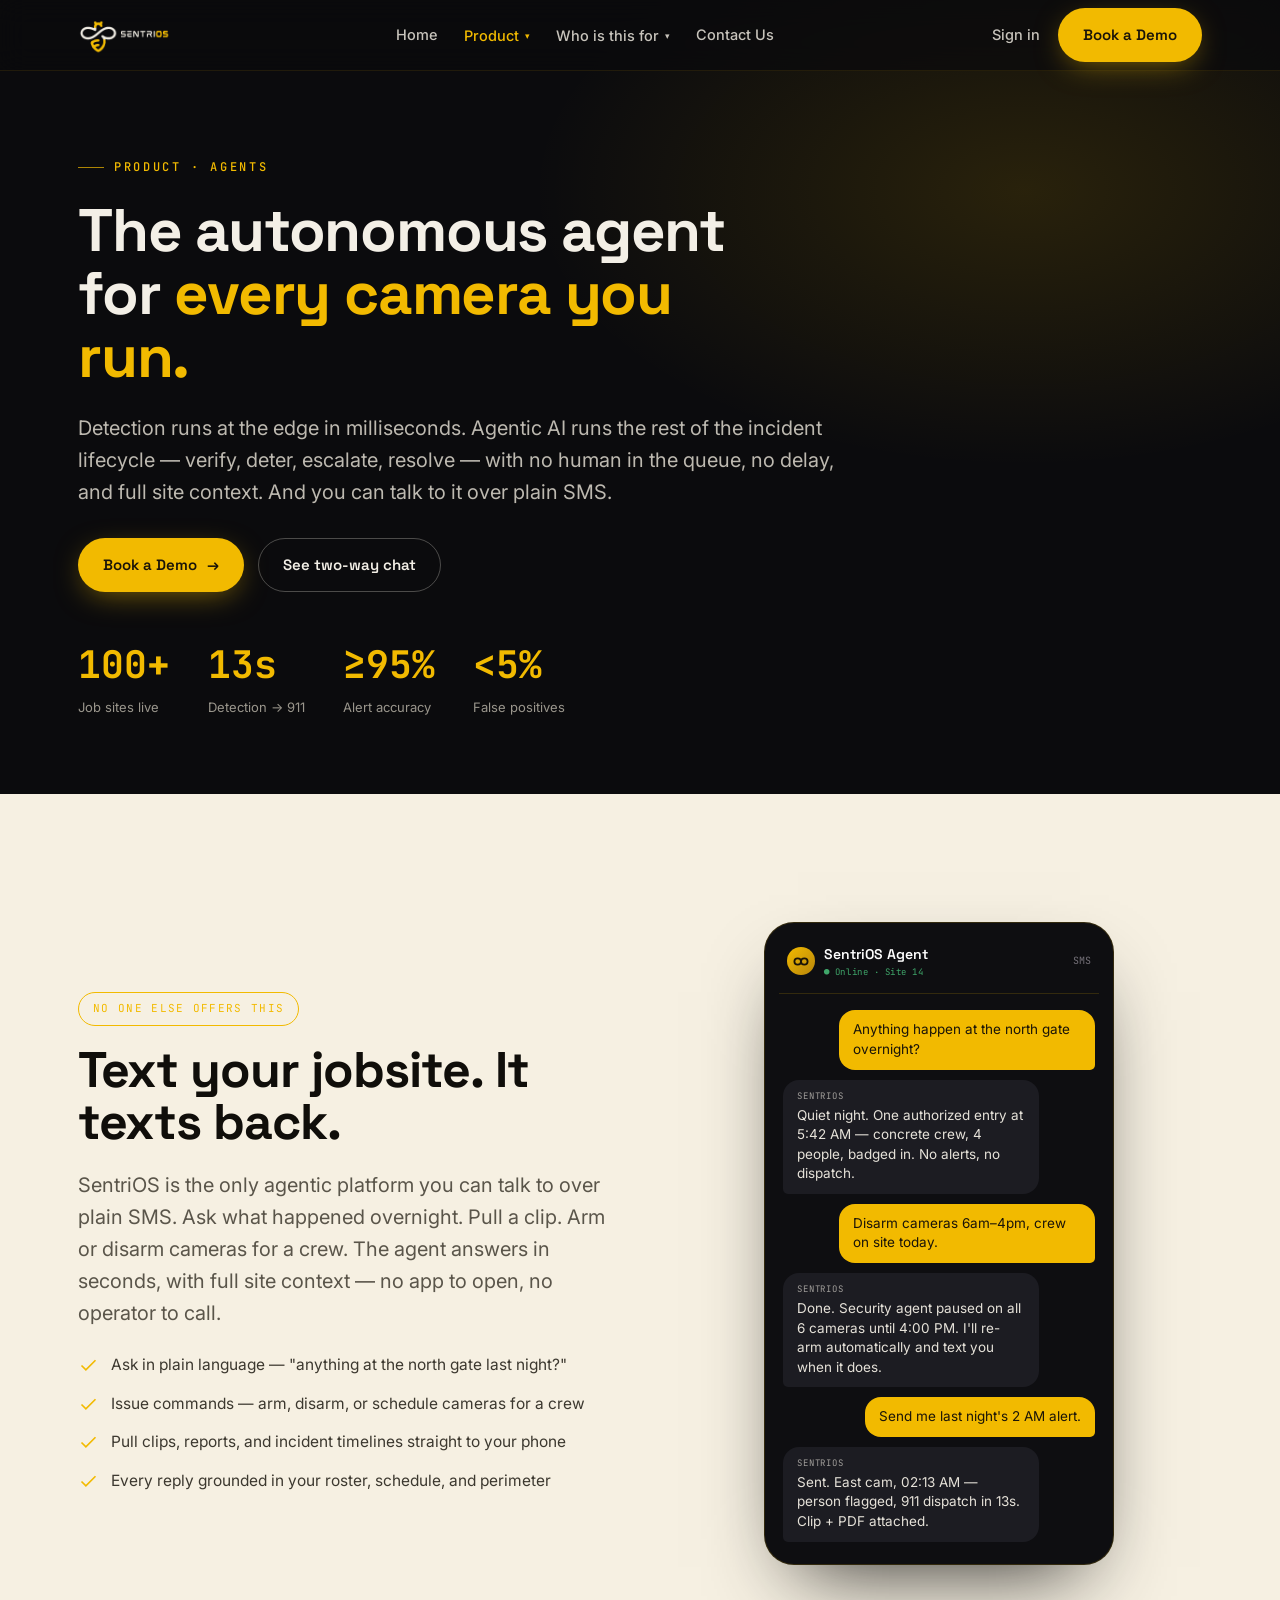
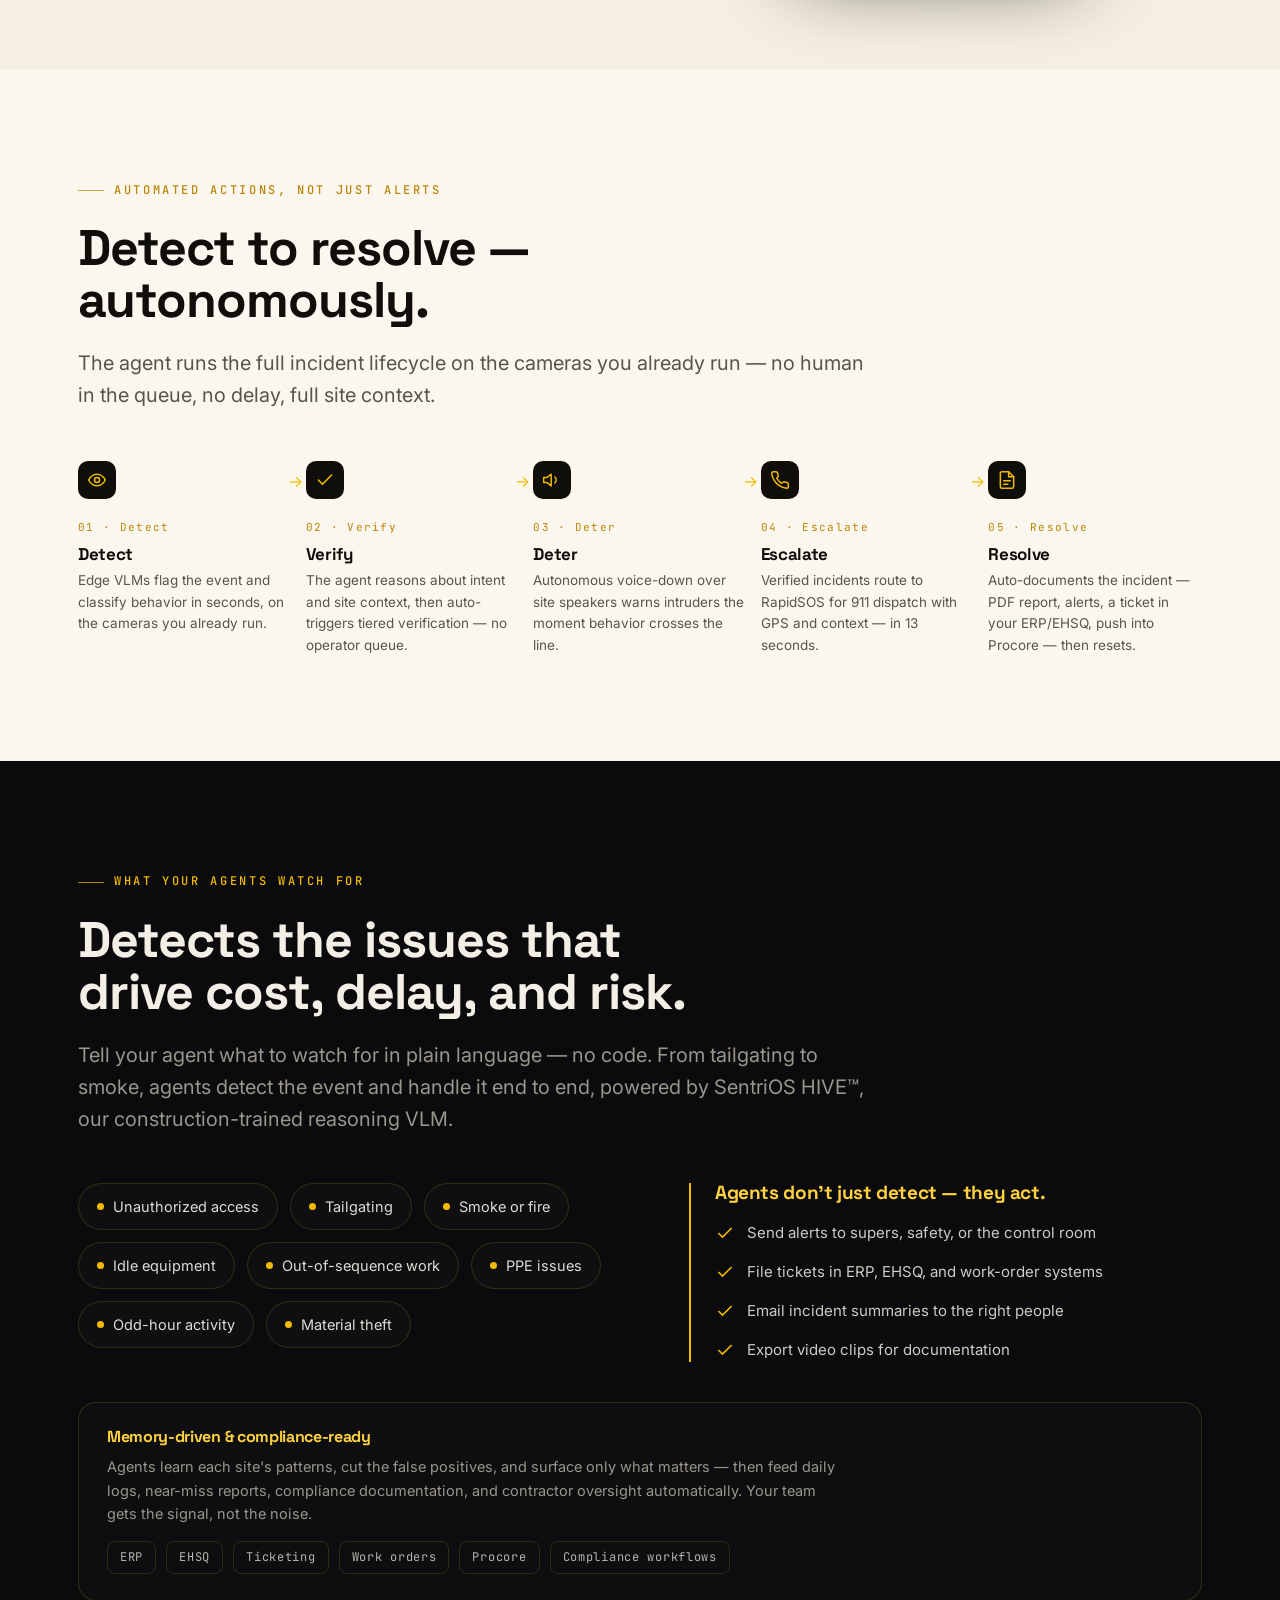
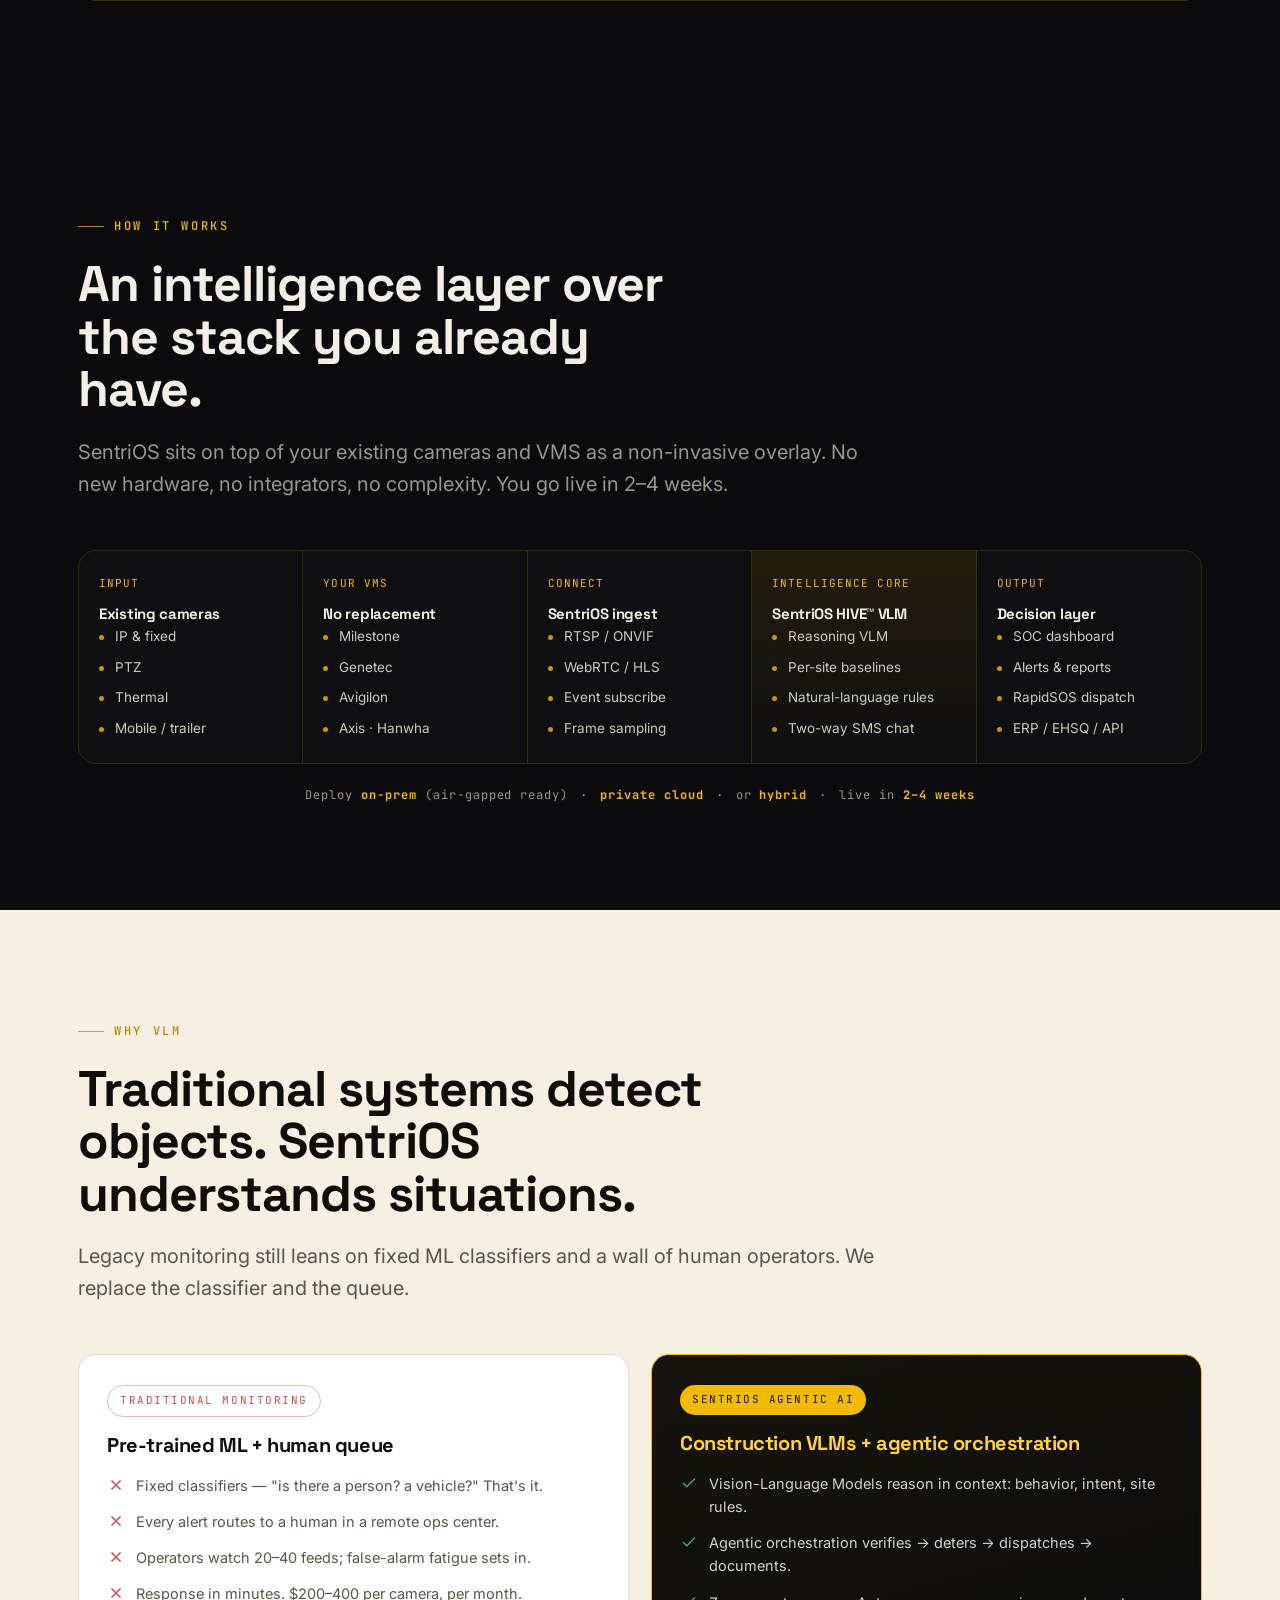
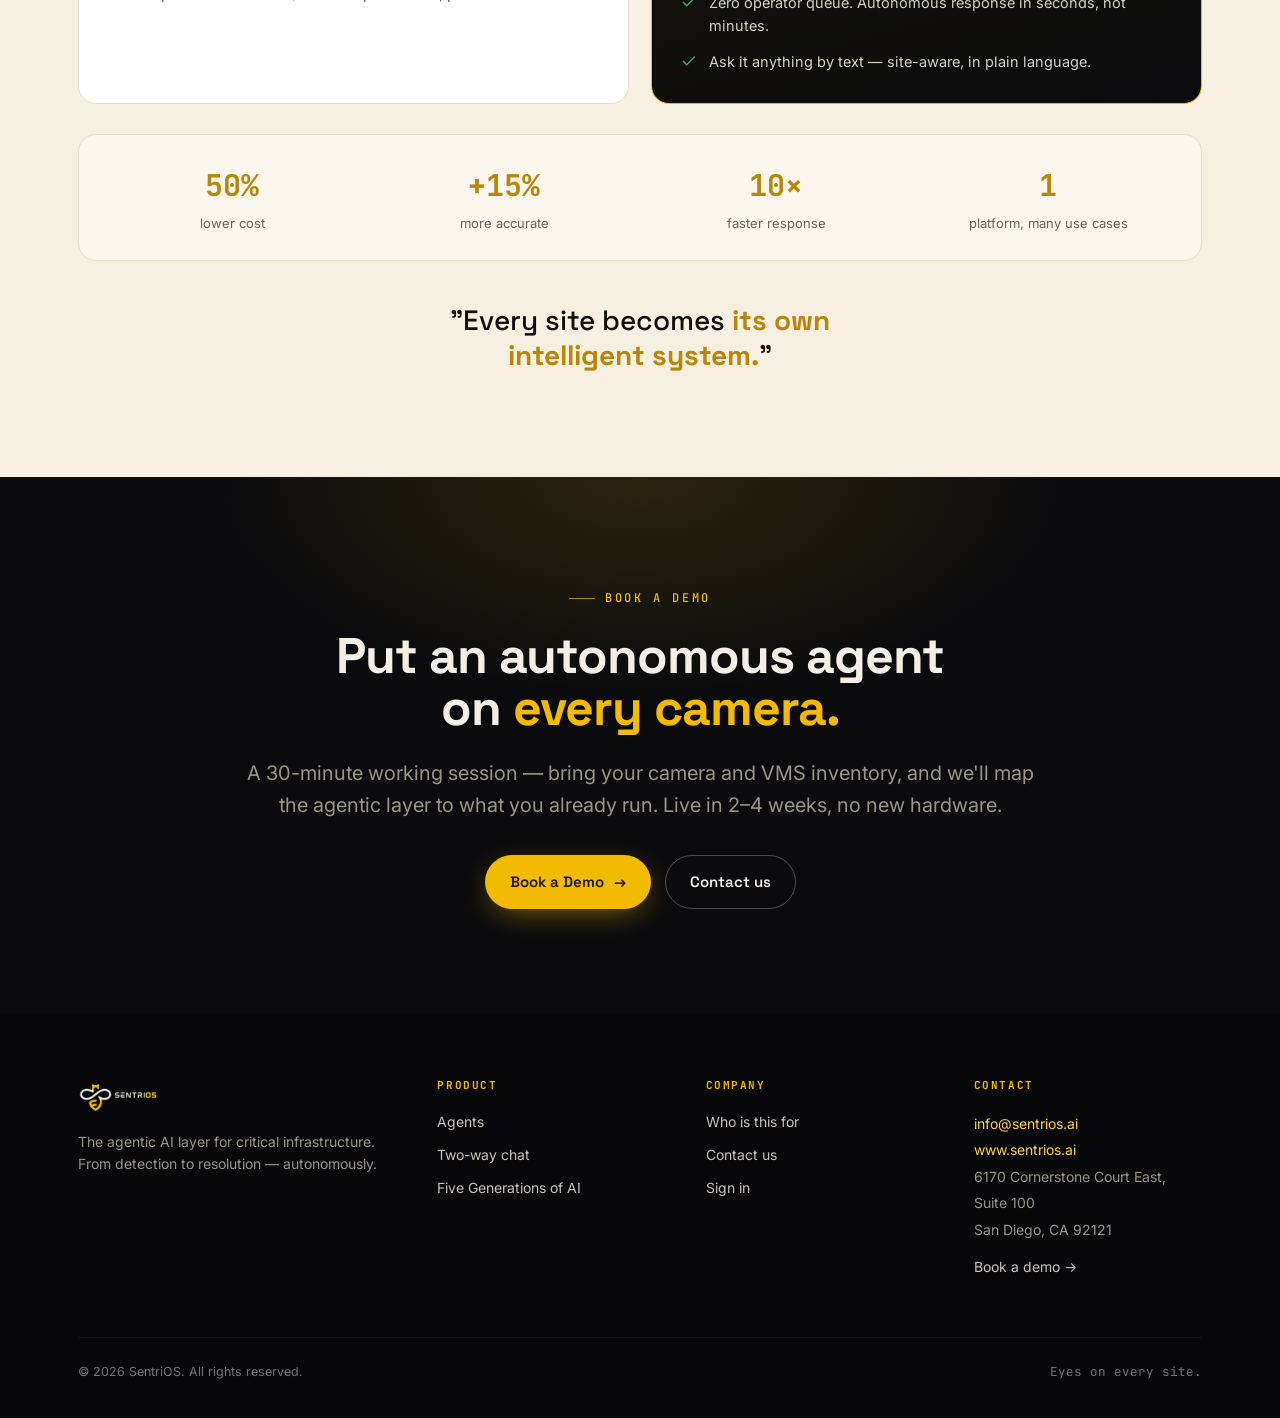
==== agents.html @ 7d37d8f1 "Add files via upload" ====
<!DOCTYPE html>
<html lang="en">
<head>
<meta charset="UTF-8" />
<meta name="viewport" content="width=device-width, initial-scale=1.0" />
<title>SentriOS Agents — The autonomous incident agent</title>
<meta name="description" content="SentriOS agents detect, verify, deter, escalate, and resolve incidents autonomously on the cameras you already run — and you can talk to them over plain SMS." />
<meta name="theme-color" content="#F2BA00" />
<link rel="icon" href="favicon.ico" sizes="any">
<link rel="icon" type="image/png" sizes="32x32" href="favicon-32.png">
<link rel="icon" type="image/png" sizes="16x16" href="favicon-16.png">
<link rel="apple-touch-icon" sizes="180x180" href="apple-touch-icon.png">
<link rel="preconnect" href="https://fonts.googleapis.com"><link rel="preconnect" href="https://fonts.gstatic.com" crossorigin>
<link href="https://fonts.googleapis.com/css2?family=Space+Grotesk:wght@400;500;600;700&family=Inter:wght@400;500;600&family=JetBrains+Mono:wght@400;500;700&display=swap" rel="stylesheet">
<link rel="stylesheet" href="styles.css">
</head>
<body id="top">
<header class="nav">
  <div class="wrap nav-inner">
    <a href="index.html" class="brand" aria-label="SentriOS home"><img src="logo-light.png" alt="SentriOS"></a>
    <nav class="navlinks" id="nav">
      <a href="index.html">Home</a>
      <div class="dropdown">
        <button class="ddbtn active" aria-haspopup="true">Product <span class="caret">&#9662;</span></button>
        <div class="ddmenu">
          <a href="agents.html">Agents<span class="d">The autonomous incident agent</span></a>
          <a href="five-generations.html">Five Generations of AI<span class="d">Why the 5th generation wins</span></a>
        </div>
      </div>
      <div class="dropdown">
        <button class="ddbtn" aria-haspopup="true">Who is this for <span class="caret">&#9662;</span></button>
        <div class="ddmenu">
          <a href="who-is-this-for.html#construction">Construction trailers<span class="d">Security AI for job sites</span></a>
          <a href="who-is-this-for.html#utilities">Utilities<span class="d">Advancing utility operations</span></a>
          <a href="who-is-this-for.html#inspection">Inspection companies<span class="d">An AI co-inspector</span></a>
        </div>
      </div>
      <a href="contact.html">Contact Us</a>
      <a href="https://app.sentrios.ai" class="mob-only" target="_blank" rel="noopener">Sign in</a>
      <a href="https://calendly.com/sai-sentrios/30min" class="mob-only" target="_blank" rel="noopener">Book a Demo</a>
    </nav>
    <div class="nav-cta">
      <a href="https://app.sentrios.ai" class="signin" target="_blank" rel="noopener">Sign in</a>
      <a href="https://calendly.com/sai-sentrios/30min" class="btn btn-gold" target="_blank" rel="noopener">Book a Demo</a>
      <button class="menu-btn" id="menuBtn" aria-label="Menu" aria-expanded="false"><span></span><span></span><span></span></button>
    </div>
  </div>
</header>
<main>
<section class="ihero">
  <div class="wrap">
    <div class="reveal">
      <span class="eyebrow">Product &middot; Agents</span>
      <h1>The autonomous agent for <span class="hl">every camera you run.</span></h1>
      <p class="sub">Detection runs at the edge in milliseconds. Agentic AI runs the rest of the incident lifecycle &mdash; verify, deter, escalate, resolve &mdash; with no human in the queue, no delay, and full site context. And you can talk to it over plain SMS.</p>
      <div class="ihero-cta">
        <a href="https://calendly.com/sai-sentrios/30min" class="btn btn-gold" target="_blank" rel="noopener">Book a Demo <span class="arr">&rarr;</span></a>
        <a href="#sms" class="btn btn-ghost">See two-way chat</a>
      </div>
      <div class="ihero-stats">
        <div class="s"><div class="v">100+</div><div class="l">Job sites live</div></div>
        <div class="s"><div class="v">13s</div><div class="l">Detection &rarr; 911</div></div>
        <div class="s"><div class="v">&ge;95%</div><div class="l">Alert accuracy</div></div>
        <div class="s"><div class="v">&lt;5%</div><div class="l">False positives</div></div>
      </div>
    </div>
  </div>
</section>

<section class="band light" id="sms">
  <div class="wrap">
    <div class="sms-grid">
      <div class="sms-copy reveal">
        <span class="badge">No one else offers this</span>
        <h2 class="h-sec">Text your jobsite. It texts back.</h2>
        <p class="lead">SentriOS is the only agentic platform you can talk to over plain SMS. Ask what happened overnight. Pull a clip. Arm or disarm cameras for a crew. The agent answers in seconds, with full site context &mdash; no app to open, no operator to call.</p>
        <ul class="sms-points">
          <li><svg viewBox="0 0 24 24"><path d="M20 6L9 17l-5-5"/></svg>Ask in plain language &mdash; "anything at the north gate last night?"</li>
          <li><svg viewBox="0 0 24 24"><path d="M20 6L9 17l-5-5"/></svg>Issue commands &mdash; arm, disarm, or schedule cameras for a crew</li>
          <li><svg viewBox="0 0 24 24"><path d="M20 6L9 17l-5-5"/></svg>Pull clips, reports, and incident timelines straight to your phone</li>
          <li><svg viewBox="0 0 24 24"><path d="M20 6L9 17l-5-5"/></svg>Every reply grounded in your roster, schedule, and perimeter</li>
        </ul>
      </div>
      <div class="reveal"><div class="phone">
          <div class="pbar">
            <div class="who"><span class="av"><svg viewBox="0 0 60 42"><path d="M30 21 C30 7, 8 7, 8 21 C8 35, 30 35, 30 21 C30 7, 52 7, 52 21 C52 35, 30 35, 30 21 Z" fill="none" stroke="#1A1408" stroke-width="6"/></svg></span><span>SentriOS Agent<small>&#9679; Online &middot; Site 14</small></span></div>
            <span class="sig">SMS</span>
          </div>
          <div class="thread">
            <div class="bub out">Anything happen at the north gate overnight?</div>
            <div class="bub in"><span class="lbl">SentriOS</span>Quiet night. One authorized entry at 5:42 AM &mdash; concrete crew, 4 people, badged in. No alerts, no dispatch.</div>
            <div class="bub out">Disarm cameras 6am&ndash;4pm, crew on site today.</div>
            <div class="bub in"><span class="lbl">SentriOS</span>Done. Security agent paused on all 6 cameras until 4:00 PM. I'll re-arm automatically and text you when it does.</div>
            <div class="bub out">Send me last night's 2 AM alert.</div>
            <div class="bub in"><span class="lbl">SentriOS</span>Sent. East cam, 02:13 AM &mdash; person flagged, 911 dispatch in 13s. Clip + PDF attached.</div>
          </div>
        </div></div>
    </div>
  </div>
</section>


<section class="band paper" id="lifecycle">
  <div class="wrap">
    <div class="reveal">
      <span class="eyebrow">Automated actions, not just alerts</span>
      <h2 class="h-sec">Detect to resolve &mdash; autonomously.</h2>
      <p class="lead">The agent runs the full incident lifecycle on the cameras you already run &mdash; no human in the queue, no delay, full site context.</p>
    </div>
    <div class="life-row">
      <div class="life reveal"><div class="dot"><svg viewBox="0 0 24 24"><path d="M2 12s3.5-7 10-7 10 7 10 7-3.5 7-10 7-10-7-10-7z"/><circle cx="12" cy="12" r="3"/></svg></div><span class="step">01 &middot; Detect</span><h4>Detect</h4><p>Edge VLMs flag the event and classify behavior in seconds, on the cameras you already run.</p></div>
      <div class="life reveal"><div class="dot"><svg viewBox="0 0 24 24"><path d="M20 6L9 17l-5-5"/></svg></div><span class="step">02 &middot; Verify</span><h4>Verify</h4><p>The agent reasons about intent and site context, then auto-triggers tiered verification &mdash; no operator queue.</p></div>
      <div class="life reveal"><div class="dot"><svg viewBox="0 0 24 24"><path d="M11 5L6 9H2v6h4l5 4z"/><path d="M15.5 8.5a5 5 0 0 1 0 7"/></svg></div><span class="step">03 &middot; Deter</span><h4>Deter</h4><p>Autonomous voice-down over site speakers warns intruders the moment behavior crosses the line.</p></div>
      <div class="life reveal"><div class="dot"><svg viewBox="0 0 24 24"><path d="M22 16.9v3a2 2 0 0 1-2.2 2 19.8 19.8 0 0 1-8.6-3.1 19.5 19.5 0 0 1-6-6A19.8 19.8 0 0 1 2.1 4.2 2 2 0 0 1 4.1 2h3a2 2 0 0 1 2 1.7c.1.9.3 1.8.7 2.6a2 2 0 0 1-.5 2.1L8.1 9.9a16 16 0 0 0 6 6l1.5-1.2a2 2 0 0 1 2.1-.5c.8.4 1.7.6 2.6.7a2 2 0 0 1 1.7 2z"/></svg></div><span class="step">04 &middot; Escalate</span><h4>Escalate</h4><p>Verified incidents route to RapidSOS for 911 dispatch with GPS and context &mdash; in 13 seconds.</p></div>
      <div class="life reveal"><div class="dot"><svg viewBox="0 0 24 24"><path d="M14 2H6a2 2 0 0 0-2 2v16a2 2 0 0 0 2 2h12a2 2 0 0 0 2-2V8z"/><path d="M14 2v6h6M8 13h8M8 17h5"/></svg></div><span class="step">05 &middot; Resolve</span><h4>Resolve</h4><p>Auto-documents the incident &mdash; PDF report, alerts, a ticket in your ERP/EHSQ, push into Procore &mdash; then resets.</p></div>
    </div>
  </div>
</section>

<section class="band" id="detect">
  <div class="wrap">
    <div class="reveal">
      <span class="eyebrow">What your agents watch for</span>
      <h2 class="h-sec">Detects the issues that drive cost, delay, and risk.</h2>
      <p class="lead">Tell your agent what to watch for in plain language &mdash; no code. From tailgating to smoke, agents detect the event and handle it end to end, powered by SentriOS HIVE&trade;, our construction-trained reasoning VLM.</p>
    </div>
    <div class="detect-grid">
      <div class="reveal">
        <div class="chips">
          <span class="chip">Unauthorized access</span><span class="chip">Tailgating</span><span class="chip">Smoke or fire</span><span class="chip">Idle equipment</span><span class="chip">Out-of-sequence work</span><span class="chip">PPE issues</span><span class="chip">Odd-hour activity</span><span class="chip">Material theft</span>
        </div>
      </div>
      <div class="act reveal">
        <h3>Agents don't just detect &mdash; they act.</h3>
        <ul>
          <li><svg viewBox="0 0 24 24"><path d="M20 6L9 17l-5-5"/></svg>Send alerts to supers, safety, or the control room</li>
          <li><svg viewBox="0 0 24 24"><path d="M20 6L9 17l-5-5"/></svg>File tickets in ERP, EHSQ, and work-order systems</li>
          <li><svg viewBox="0 0 24 24"><path d="M20 6L9 17l-5-5"/></svg>Email incident summaries to the right people</li>
          <li><svg viewBox="0 0 24 24"><path d="M20 6L9 17l-5-5"/></svg>Export video clips for documentation</li>
        </ul>
      </div>
    </div>
    <div class="compliance reveal">
      <h4>Memory-driven &amp; compliance-ready</h4>
      <p>Agents learn each site's patterns, cut the false positives, and surface only what matters &mdash; then feed daily logs, near-miss reports, compliance documentation, and contractor oversight automatically. Your team gets the signal, not the noise.</p>
      <div class="ints"><span>ERP</span><span>EHSQ</span><span>Ticketing</span><span>Work orders</span><span>Procore</span><span>Compliance workflows</span></div>
    </div>
  </div>
</section>

<section class="band" id="how">
  <div class="wrap">
    <div class="reveal">
      <span class="eyebrow">How it works</span>
      <h2 class="h-sec">An intelligence layer over the stack you already have.</h2>
      <p class="lead">SentriOS sits on top of your existing cameras and VMS as a non-invasive overlay. No new hardware, no integrators, no complexity. You go live in 2&ndash;4 weeks.</p>
    </div>
    <div class="arch">
      <div class="col reveal"><div class="ctitle">Input</div><h4>Existing cameras</h4><ul><li>IP &amp; fixed</li><li>PTZ</li><li>Thermal</li><li>Mobile / trailer</li></ul></div>
      <div class="col reveal"><div class="ctitle">Your VMS</div><h4>No replacement</h4><ul><li>Milestone</li><li>Genetec</li><li>Avigilon</li><li>Axis &middot; Hanwha</li></ul></div>
      <div class="col reveal"><div class="ctitle">Connect</div><h4>SentriOS ingest</h4><ul><li>RTSP / ONVIF</li><li>WebRTC / HLS</li><li>Event subscribe</li><li>Frame sampling</li></ul></div>
      <div class="col core reveal"><div class="ctitle">Intelligence core</div><h4>SentriOS HIVE&trade; VLM</h4><ul><li>Reasoning VLM</li><li>Per-site baselines</li><li>Natural-language rules</li><li>Two-way SMS chat</li></ul></div>
      <div class="col reveal"><div class="ctitle">Output</div><h4>Decision layer</h4><ul><li>SOC dashboard</li><li>Alerts &amp; reports</li><li>RapidSOS dispatch</li><li>ERP / EHSQ / API</li></ul></div>
    </div>
    <div class="noninvasive reveal"><span>Deploy <b>on-prem</b> (air-gapped ready)</span><span>&middot;</span><span><b>private cloud</b></span><span>&middot;</span><span>or <b>hybrid</b></span><span>&middot;</span><span>live in <b>2&ndash;4 weeks</b></span></div>
  </div>
</section>

<section class="band light" id="why">
  <div class="wrap">
    <div class="reveal">
      <span class="eyebrow">Why VLM</span>
      <h2 class="h-sec">Traditional systems detect objects. SentriOS understands situations.</h2>
      <p class="lead">Legacy monitoring still leans on fixed ML classifiers and a wall of human operators. We replace the classifier and the queue.</p>
    </div>
    <div class="vs">
      <div class="vs-card vs-old reveal">
        <span class="label">Traditional monitoring</span><h3>Pre-trained ML + human queue</h3>
        <ul>
          <li><svg class="ti" viewBox="0 0 24 24" fill="none" stroke="currentColor" stroke-width="2"><path d="M18 6L6 18M6 6l12 12"/></svg>Fixed classifiers &mdash; "is there a person? a vehicle?" That's it.</li>
          <li><svg class="ti" viewBox="0 0 24 24" fill="none" stroke="currentColor" stroke-width="2"><path d="M18 6L6 18M6 6l12 12"/></svg>Every alert routes to a human in a remote ops center.</li>
          <li><svg class="ti" viewBox="0 0 24 24" fill="none" stroke="currentColor" stroke-width="2"><path d="M18 6L6 18M6 6l12 12"/></svg>Operators watch 20&ndash;40 feeds; false-alarm fatigue sets in.</li>
          <li><svg class="ti" viewBox="0 0 24 24" fill="none" stroke="currentColor" stroke-width="2"><path d="M18 6L6 18M6 6l12 12"/></svg>Response in minutes. $200&ndash;400 per camera, per month.</li>
        </ul>
      </div>
      <div class="vs-card vs-new reveal">
        <span class="label">SentriOS agentic AI</span><h3>Construction VLMs + agentic orchestration</h3>
        <ul>
          <li><svg class="ti" viewBox="0 0 24 24" fill="none" stroke="currentColor" stroke-width="2"><path d="M20 6L9 17l-5-5"/></svg>Vision-Language Models reason in context: behavior, intent, site rules.</li>
          <li><svg class="ti" viewBox="0 0 24 24" fill="none" stroke="currentColor" stroke-width="2"><path d="M20 6L9 17l-5-5"/></svg>Agentic orchestration verifies &rarr; deters &rarr; dispatches &rarr; documents.</li>
          <li><svg class="ti" viewBox="0 0 24 24" fill="none" stroke="currentColor" stroke-width="2"><path d="M20 6L9 17l-5-5"/></svg>Zero operator queue. Autonomous response in seconds, not minutes.</li>
          <li><svg class="ti" viewBox="0 0 24 24" fill="none" stroke="currentColor" stroke-width="2"><path d="M20 6L9 17l-5-5"/></svg>Ask it anything by text &mdash; site-aware, in plain language.</li>
        </ul>
      </div>
    </div>
    <div class="vs-stats reveal">
      <div class="s"><div class="v">50%</div><div class="l">lower cost</div></div>
      <div class="s"><div class="v">+15%</div><div class="l">more accurate</div></div>
      <div class="s"><div class="v">10&times;</div><div class="l">faster response</div></div>
      <div class="s"><div class="v">1</div><div class="l">platform, many use cases</div></div>
    </div>
    <p class="pullquote reveal">"Every site becomes <b>its own intelligent system.</b>"</p>
  </div>
</section>


<section class="band cta" id="demo">
  <div class="wrap">
    <span class="eyebrow" style="justify-content:center">Book a demo</span>
    <h2>Put an autonomous agent on <span class="hl">every camera.</span></h2>
    <p class="lead">A 30-minute working session &mdash; bring your camera and VMS inventory, and we'll map the agentic layer to what you already run. Live in 2&ndash;4 weeks, no new hardware.</p>
    <div class="cta-row">
      <a href="https://calendly.com/sai-sentrios/30min" class="btn btn-gold" target="_blank" rel="noopener">Book a Demo <span class="arr">&rarr;</span></a>
      <a href="contact.html" class="btn btn-ghost">Contact us</a>
    </div>
  </div>
</section></main>
<footer>
  <div class="wrap">
    <div class="foot-grid">
      <div class="foot-brand">
        <a href="index.html" class="brand" aria-label="SentriOS home"><img src="logo-light.png" alt="SentriOS"></a>
        <p>The agentic AI layer for critical infrastructure. From detection to resolution — autonomously.</p>
      </div>
      <div><h5>Product</h5><a class="flink" href="agents.html">Agents</a><a class="flink" href="agents.html#sms">Two-way chat</a><a class="flink" href="five-generations.html">Five Generations of AI</a></div>
      <div><h5>Company</h5><a class="flink" href="who-is-this-for.html">Who is this for</a><a class="flink" href="contact.html">Contact us</a><a class="flink" href="https://app.sentrios.ai" target="_blank" rel="noopener">Sign in</a></div>
      <div><h5>Contact</h5><address><a href="mailto:info@sentrios.ai">info@sentrios.ai</a><br><a href="https://www.sentrios.ai">www.sentrios.ai</a><br>6170 Cornerstone Court East, Suite 100<br>San Diego, CA 92121</address><a class="flink" style="margin-top:12px" href="https://calendly.com/sai-sentrios/30min" target="_blank" rel="noopener">Book a demo &rarr;</a></div>
    </div>
    <div class="foot-bottom"><span>&copy; <span id="yr"></span> SentriOS. All rights reserved.</span><span class="mono">Eyes on every site.</span></div>
  </div>
</footer>
<script src="app.js"></script>
</body>
</html>
---- styles.css ----
:root{
  --ink:#0B0B0D; --ink-2:#141418; --ink-3:#1C1C22;
  --line-dk:rgba(242,186,0,.16); --line-lt:#E6DECC;
  --gold:#F2BA00; --gold-bright:#FFD23E; --gold-deep:#B8860B;
  --cream:#F6F0E2; --paper:#FBF7EE;
  --mute:#9A968C; --mute-dk:#76727A;
  --txt-dk:#1A1814; --txt-lt:#F3EFE6;
  --ok:#3FA66A; --bad:#C9514E;
  --maxw:1180px; --r:18px;
}
*{box-sizing:border-box;margin:0;padding:0}
html{scroll-behavior:smooth}
body{font-family:'Inter',system-ui,sans-serif;background:var(--ink);color:var(--txt-lt);line-height:1.6;-webkit-font-smoothing:antialiased;overflow-x:hidden}
a{color:inherit;text-decoration:none}
img,svg{display:block;max-width:100%}
h1,h2,h3,h4{font-family:'Space Grotesk',sans-serif;font-weight:700;line-height:1.05;letter-spacing:-.02em}
.mono{font-family:'JetBrains Mono',monospace}
.wrap{max-width:var(--maxw);margin:0 auto;padding:0 28px}
.band{padding:104px 0}
.light{background:var(--cream);color:var(--txt-dk)}
.light h1,.light h2,.light h3,.light h4{color:#100E0A}
.paper{background:var(--paper);color:var(--txt-dk)}
.paper h1,.paper h2,.paper h3,.paper h4{color:#100E0A}
.eyebrow{font-family:'JetBrains Mono',monospace;font-size:12px;font-weight:500;letter-spacing:.22em;text-transform:uppercase;color:var(--gold);display:inline-flex;align-items:center;gap:10px;margin-bottom:22px}
.light .eyebrow,.paper .eyebrow{color:var(--gold-deep)}
.eyebrow::before{content:"";width:26px;height:1px;background:currentColor;opacity:.7}
.h-sec{font-size:clamp(30px,4.4vw,50px);max-width:20ch}
.lead{font-size:clamp(17px,1.6vw,20px);color:var(--mute);max-width:62ch;margin-top:20px}
.light .lead,.paper .lead{color:#5A554A}

.btn{display:inline-flex;align-items:center;gap:10px;font-family:'Space Grotesk',sans-serif;font-weight:600;font-size:15px;padding:14px 24px;border-radius:999px;border:1px solid transparent;cursor:pointer;transition:transform .18s,box-shadow .18s,background .18s,color .18s;white-space:nowrap}
.btn-gold{background:var(--gold);color:#1A1408;box-shadow:0 8px 30px -8px rgba(242,186,0,.55)}
.btn-gold:hover{transform:translateY(-2px);background:var(--gold-bright);box-shadow:0 14px 38px -8px rgba(242,186,0,.7)}
.btn-ghost{border-color:rgba(243,239,230,.28);color:var(--txt-lt)}
.btn-ghost:hover{border-color:var(--gold);color:var(--gold)}
.light .btn-ghost,.paper .btn-ghost{border-color:rgba(20,18,12,.22);color:#1A1814}
.light .btn-ghost:hover,.paper .btn-ghost:hover{border-color:var(--gold-deep);color:var(--gold-deep)}
.btn .arr{transition:transform .2s}.btn:hover .arr{transform:translateX(3px)}

/* nav */
header.nav{position:fixed;top:0;left:0;right:0;z-index:80;background:rgba(11,11,13,.72);backdrop-filter:blur(14px);border-bottom:1px solid rgba(242,186,0,.10)}
.nav-inner{display:flex;align-items:center;justify-content:space-between;height:70px}
.brand{display:flex;align-items:center;gap:11px}
.brand img{height:44px;width:auto}
.navlinks{display:flex;align-items:center;gap:26px}
.navlinks a{font-size:14.5px;color:#C8C4BC;font-weight:500;transition:color .18s}
.navlinks a:hover,.navlinks a.active{color:var(--gold)}
.navlinks a.mob-only{display:none}
.nav-cta{display:flex;align-items:center;gap:18px}
.nav-cta .signin{font-size:14.5px;color:#C8C4BC;font-weight:500}
.nav-cta .signin:hover{color:var(--gold)}
.menu-btn{display:none;background:none;border:0;cursor:pointer;width:30px;height:24px;position:relative}
.menu-btn span{position:absolute;left:0;right:0;height:2px;background:var(--txt-lt);transition:.3s;border-radius:2px}
.menu-btn span:nth-child(1){top:2px}.menu-btn span:nth-child(2){top:11px}.menu-btn span:nth-child(3){top:20px}
body.menu-open .menu-btn span:nth-child(1){top:11px;transform:rotate(45deg)}
body.menu-open .menu-btn span:nth-child(2){opacity:0}
body.menu-open .menu-btn span:nth-child(3){top:11px;transform:rotate(-45deg)}

/* hero (home) */
.hero{position:relative;padding:148px 0 92px;overflow:hidden}
.hero::before{content:"";position:absolute;inset:0;z-index:0;background:radial-gradient(900px 480px at 78% 30%,rgba(242,186,0,.14),transparent 60%),radial-gradient(700px 500px at 8% 80%,rgba(242,186,0,.05),transparent 55%);pointer-events:none}
.hero .wrap{position:relative;z-index:1}
.hero-grid{display:grid;grid-template-columns:1.05fr .95fr;gap:54px;align-items:center}
.hero h1{font-size:clamp(36px,5.4vw,64px);max-width:16ch}
.hero h1 .hl{color:var(--gold)}
.hero p.sub{font-size:clamp(17px,1.7vw,20px);color:#BDB9B0;max-width:56ch;margin-top:26px}
.hero-cta{display:flex;gap:14px;margin-top:34px;flex-wrap:wrap}
.rad-line{margin-top:38px;padding:18px 22px;border-left:2px solid var(--gold);background:linear-gradient(90deg,rgba(242,186,0,.08),transparent);border-radius:0 12px 12px 0;font-size:15.5px;color:#D8D4CB;max-width:52ch}
.rad-line b{color:var(--gold-bright);font-weight:600}
.telemetry{margin-top:44px;display:grid;grid-template-columns:repeat(4,1fr);border:1px solid var(--line-dk);border-radius:16px;overflow:hidden;background:rgba(20,20,24,.5)}
.telemetry .cell{padding:18px 20px;border-right:1px solid var(--line-dk)}
.telemetry .cell:last-child{border-right:0}
.telemetry .num{font-family:'JetBrains Mono',monospace;font-weight:700;font-size:24px;color:var(--gold)}
.telemetry .lbl{font-size:11.5px;color:var(--mute);margin-top:4px}

/* industry hero */
.ihero{position:relative;padding:150px 0 76px;overflow:hidden}
.ihero::before{content:"";position:absolute;inset:0;background:radial-gradient(820px 460px at 80% 24%,rgba(242,186,0,.13),transparent 60%);pointer-events:none}
.ihero .wrap{position:relative;z-index:1}
.ihero h1{font-size:clamp(34px,5vw,60px);max-width:18ch}
.ihero h1 .hl{color:var(--gold)}
.ihero .sub{font-size:clamp(17px,1.7vw,20px);color:#BDB9B0;max-width:60ch;margin-top:24px}
.ihero-cta{display:flex;gap:14px;margin-top:30px;flex-wrap:wrap}
.ihero-stats{display:flex;gap:38px;flex-wrap:wrap;margin-top:42px}
.ihero-stats .s .v{font-family:'JetBrains Mono',monospace;font-weight:700;font-size:clamp(26px,3.4vw,38px);color:var(--gold)}
.ihero-stats .s .l{font-size:13px;color:var(--mute);margin-top:2px}

/* autonomous loop */
.loopwrap{position:relative;display:flex;justify-content:center;align-items:center}
.loopwrap .glow{position:absolute;width:78%;aspect-ratio:1;border-radius:50%;background:radial-gradient(circle,rgba(242,186,0,.16),transparent 65%);filter:blur(8px)}
.loop-svg{width:100%;max-width:520px;height:auto;position:relative}
.loop-ring{fill:none;stroke:rgba(242,186,0,.22);stroke-width:1.4;stroke-dasharray:3 6}
.node circle{fill:var(--ink-2);stroke:rgba(242,186,0,.35);stroke-width:1.3;transition:stroke .3s,fill .3s}
.node text{font-family:'JetBrains Mono',monospace;font-size:10px;font-weight:700;fill:#E8E4DB;text-anchor:middle;letter-spacing:.04em}
.node .ico{stroke:var(--gold);stroke-width:1.7;fill:none;stroke-linecap:round;stroke-linejoin:round}
.node.active circle{fill:rgba(242,186,0,.14);stroke:var(--gold)}
.hub{fill:var(--ink-3);stroke:rgba(242,186,0,.4);stroke-width:1.2}
.hub-txt{font-family:'JetBrains Mono',monospace;font-size:8.5px;font-weight:700;fill:var(--gold);text-anchor:middle;letter-spacing:.14em}
.pulse{fill:var(--gold-bright);filter:drop-shadow(0 0 7px rgba(255,210,62,.95))}
.loop-cap{margin-top:14px;text-align:center;font-family:'JetBrains Mono',monospace;font-size:11px;letter-spacing:.18em;color:var(--mute);text-transform:uppercase}
@media (prefers-reduced-motion:no-preference){.pulse-grp{animation:orbit 7s linear infinite;transform-origin:160px 160px}@keyframes orbit{to{transform:rotate(360deg)}}}

/* ticker */
.ticker{border-top:1px solid var(--line-dk);border-bottom:1px solid var(--line-dk);background:#0E0E11;padding:16px 0}
.ticker .track{display:flex;gap:42px;justify-content:center;flex-wrap:wrap;font-family:'JetBrains Mono',monospace;font-size:12.5px;letter-spacing:.1em;color:var(--mute);text-transform:uppercase}
.ticker b{color:var(--gold);font-weight:700}

/* integrations */
.integ{border-top:1px solid var(--line-dk);border-bottom:1px solid var(--line-dk);padding:30px 0;background:#0E0E11}
.integ .row{display:flex;align-items:center;justify-content:center;gap:34px;flex-wrap:wrap}
.integ .lab{font-family:'JetBrains Mono',monospace;font-size:11px;letter-spacing:.16em;text-transform:uppercase;color:var(--mute-dk);width:100%;text-align:center;margin-bottom:18px}
.integ .name{font-family:'Space Grotesk',sans-serif;font-weight:600;font-size:16px;color:#88847C;transition:color .2s}
.integ .name:hover{color:var(--gold)}

/* generic grids + cards */
.grid2{display:grid;grid-template-columns:1fr 1fr;gap:22px;margin-top:46px}
.grid3{display:grid;grid-template-columns:repeat(3,1fr);gap:22px;margin-top:46px}
.grid4{display:grid;grid-template-columns:repeat(4,1fr);gap:22px;margin-top:46px}
.card{border:1px solid var(--line-dk);border-radius:var(--r);padding:28px;background:rgba(20,20,24,.45)}
.light .card,.paper .card{background:#fff;border-color:var(--line-lt)}
.card .k{font-family:'JetBrains Mono',monospace;font-size:11px;letter-spacing:.14em;text-transform:uppercase;color:var(--gold-deep)}
.card h3{font-size:18px;margin:10px 0 8px}
.card p{font-size:14px;color:var(--mute)}
.light .card p,.paper .card p{color:#544F44}
.card .ic{width:44px;height:44px;border-radius:11px;background:rgba(242,186,0,.12);display:flex;align-items:center;justify-content:center;margin-bottom:14px}
.card .ic svg{width:22px;height:22px;stroke:var(--gold);fill:none;stroke-width:1.7;stroke-linecap:round;stroke-linejoin:round}
.light .card .ic,.paper .card .ic{background:linear-gradient(135deg,#1C1C22,#0B0B0D)}
.stat{text-align:center}
.stat .v{font-family:'JetBrains Mono',monospace;font-weight:700;font-size:clamp(28px,3.6vw,40px);color:var(--gold-deep)}
.light .stat .v,.paper .stat .v{color:var(--gold-deep)}
.stat .l{font-size:13px;color:var(--mute);margin-top:5px}
.light .stat .l,.paper .stat .l{color:#6A6456}

/* audiences */
.aud-featured{background:linear-gradient(135deg,#16140C,#0B0B0D);border:1px solid var(--gold);border-radius:var(--r);padding:40px;margin-top:54px;color:var(--txt-lt)}
.aud-featured .tag{font-family:'JetBrains Mono',monospace;font-size:11px;letter-spacing:.16em;text-transform:uppercase;color:var(--gold)}
.aud-featured h3{font-size:clamp(24px,3vw,32px);color:var(--gold-bright);margin:14px 0 12px}
.aud-featured p{font-size:16px;color:#D6D2C9;max-width:78ch}
.feat-stats{margin-top:24px;display:flex;flex-wrap:wrap;gap:14px;align-items:center}
.feat-stats span{font-family:'JetBrains Mono',monospace;font-size:13px;color:#E8E4DB;border:1px solid var(--line-dk);border-radius:10px;padding:9px 15px}
.feat-stats span b{color:var(--gold)}
.feat-stats a{margin-left:auto}
.aud-grid{display:grid;grid-template-columns:repeat(3,1fr);gap:22px;margin-top:22px}
.aud{background:#fff;border:1px solid var(--line-lt);border-radius:var(--r);padding:30px 28px;transition:transform .25s,box-shadow .25s,border-color .25s;position:relative;overflow:hidden;display:flex;flex-direction:column}
.aud::after{content:"";position:absolute;top:0;left:0;right:0;height:3px;background:var(--gold);transform:scaleX(0);transform-origin:left;transition:transform .3s}
.aud:hover{transform:translateY(-5px);box-shadow:0 22px 50px -22px rgba(40,30,0,.3);border-color:var(--gold)}
.aud:hover::after{transform:scaleX(1)}
.aud .tag{font-family:'JetBrains Mono',monospace;font-size:11px;letter-spacing:.14em;text-transform:uppercase;color:var(--gold-deep)}
.aud h3{font-size:21px;margin:14px 0 6px}
.aud .pitch{font-style:italic;color:#6A6456;font-size:14.5px;margin-bottom:14px}
.aud p{font-size:14.5px;color:#544F44}
.aud .more{margin-top:16px;font-family:'Space Grotesk',sans-serif;font-weight:600;font-size:14px;color:var(--gold-deep)}
.aud .ic{width:46px;height:46px;border-radius:12px;background:linear-gradient(135deg,#1C1C22,#0B0B0D);display:flex;align-items:center;justify-content:center;margin-bottom:6px}
.aud .ic svg{stroke:var(--gold);width:24px;height:24px;fill:none;stroke-width:1.7;stroke-linecap:round;stroke-linejoin:round}

/* problem */
.prob-grid{display:grid;grid-template-columns:repeat(3,1fr);gap:22px;margin-top:50px}
.prob{border:1px solid var(--line-dk);border-radius:var(--r);padding:28px;background:linear-gradient(180deg,rgba(28,28,34,.5),rgba(20,20,24,.2))}
.prob .n{font-family:'JetBrains Mono',monospace;color:var(--gold);font-size:13px;font-weight:700;letter-spacing:.1em}
.prob h3{font-size:19px;margin:14px 0 8px}
.prob p{font-size:14.5px;color:var(--mute)}
.prob p b{color:#E8E4DB;font-weight:600}

/* lifecycle */
.life-row{display:grid;grid-template-columns:repeat(5,1fr);gap:14px;margin-top:50px}
.life{position:relative}
.life .step{font-family:'JetBrains Mono',monospace;font-size:11px;color:var(--gold-deep);letter-spacing:.12em}
.life h4{font-size:17px;margin:8px 0 6px;font-family:'Space Grotesk',sans-serif}
.life p{font-size:13.5px;color:#5A554A}
.life .dot{width:38px;height:38px;border-radius:10px;background:#100E0A;display:flex;align-items:center;justify-content:center;margin-bottom:14px}
.life .dot svg{stroke:var(--gold);width:20px;height:20px;fill:none;stroke-width:1.8;stroke-linecap:round;stroke-linejoin:round}
.life:not(:last-child)::after{content:"\2192";position:absolute;top:8px;right:-11px;color:var(--gold);font-size:16px}

/* two-way SMS */
.sms-grid{display:grid;grid-template-columns:1.02fr .98fr;gap:50px;align-items:center;margin-top:24px}
.sms-copy .badge{display:inline-flex;align-items:center;gap:8px;font-family:'JetBrains Mono',monospace;font-size:11px;letter-spacing:.12em;text-transform:uppercase;color:var(--gold);border:1px solid var(--gold);border-radius:999px;padding:7px 14px;margin-bottom:18px}
.sms-points{list-style:none;display:flex;flex-direction:column;gap:14px;margin-top:24px}
.sms-points li{display:flex;gap:12px;font-size:15.5px;color:#CFCBC2}
.light .sms-points li,.paper .sms-points li{color:#3C382F}
.sms-points li svg{width:21px;height:21px;stroke:var(--gold);fill:none;stroke-width:1.9;flex:0 0 auto;margin-top:2px}
.phone{max-width:350px;margin:0 auto;background:#0E0E11;border:1px solid var(--line-dk);border-radius:30px;padding:16px 14px 20px;box-shadow:0 36px 80px -34px rgba(0,0,0,.85)}
.pbar{display:flex;align-items:center;justify-content:space-between;padding:4px 8px 14px;border-bottom:1px solid var(--line-dk);margin-bottom:14px}
.pbar .who{display:flex;align-items:center;gap:9px;font-family:'Space Grotesk',sans-serif;font-weight:600;font-size:14px;color:#fff}
.pbar .who .av{width:28px;height:28px;border-radius:50%;background:linear-gradient(135deg,var(--gold),var(--gold-deep));display:flex;align-items:center;justify-content:center}
.pbar .who .av svg{width:18px;height:13px}
.pbar .who small{display:block;font-family:'JetBrains Mono',monospace;font-weight:400;font-size:9px;color:var(--ok);letter-spacing:.06em}
.pbar .sig{font-family:'JetBrains Mono',monospace;font-size:10px;color:var(--mute-dk)}
.thread{display:flex;flex-direction:column;gap:10px;padding:2px 4px}
.bub{max-width:82%;padding:10px 14px;border-radius:16px;font-size:13.5px;line-height:1.45}
.bub .lbl{display:block;font-family:'JetBrains Mono',monospace;font-size:9px;letter-spacing:.1em;text-transform:uppercase;margin-bottom:3px;opacity:.65}
.bub.in{align-self:flex-start;background:#1C1C22;color:#E6E2D9;border-bottom-left-radius:5px}
.bub.out{align-self:flex-end;background:var(--gold);color:#1A1408;border-bottom-right-radius:5px}

/* agent status (SARA-style) */
.status-panel{border:1px solid var(--line-dk);border-radius:var(--r);overflow:hidden;background:rgba(20,20,24,.5);margin-top:24px}
.status-head{display:flex;align-items:center;justify-content:space-between;padding:15px 22px;border-bottom:1px solid var(--line-dk);font-family:'JetBrains Mono',monospace;font-size:11px;letter-spacing:.14em;text-transform:uppercase;color:var(--mute)}
.status-head .live{display:inline-flex;align-items:center;gap:8px;color:var(--ok)}
.status-head .live .d{width:8px;height:8px;border-radius:50%;background:var(--ok)}
@media (prefers-reduced-motion:no-preference){.status-head .live .d{animation:blink 1.4s steps(1) infinite}}
.srows{display:grid;grid-template-columns:1fr 1fr 1fr}
.srow{padding:18px 22px;border-right:1px solid var(--line-dk);border-bottom:1px solid var(--line-dk)}
.srow .top{display:flex;align-items:center;gap:10px;margin-bottom:8px}
.srow .n{font-family:'JetBrains Mono',monospace;font-size:11px;color:var(--gold)}
.srow h4{font-size:15px}
.srow .st{display:inline-block;font-family:'JetBrains Mono',monospace;font-size:9.5px;letter-spacing:.1em;padding:4px 9px;border-radius:6px;margin-top:4px}
.st.active{background:rgba(63,166,106,.18);color:var(--ok)}
.st.armed{background:rgba(242,186,0,.16);color:var(--gold)}
.st.standby{background:rgba(255,255,255,.06);color:var(--mute-dk)}
.srow p{font-size:12.5px;color:var(--mute);margin-top:6px}

/* detect chips + act */
.detect-grid{display:grid;grid-template-columns:1.05fr .95fr;gap:44px;margin-top:48px;align-items:start}
.chips{display:flex;flex-wrap:wrap;gap:12px}
.chip{display:inline-flex;align-items:center;gap:9px;border:1px solid var(--line-dk);background:rgba(20,20,24,.5);border-radius:999px;padding:11px 18px;font-size:14.5px;color:#E0DCD3}
.light .chip,.paper .chip{background:#fff;border-color:var(--line-lt);color:#3C382F}
.chip::before{content:"";width:7px;height:7px;border-radius:50%;background:var(--gold);flex:0 0 auto}
.act{border-left:2px solid var(--gold);padding-left:24px}
.act h3{font-size:19px;margin-bottom:18px;color:var(--gold-bright)}
.light .act h3,.paper .act h3{color:var(--gold-deep)}
.act ul{list-style:none;display:flex;flex-direction:column;gap:15px}
.act li{display:flex;gap:12px;font-size:15px;color:#CFCBC2}
.light .act li,.paper .act li{color:#3C382F}
.act li svg{width:20px;height:20px;stroke:var(--gold);fill:none;stroke-width:1.9;flex:0 0 auto;margin-top:2px}
.compliance{margin-top:40px;border:1px solid var(--line-dk);border-radius:var(--r);padding:26px 28px;background:rgba(20,20,24,.4)}
.light .compliance,.paper .compliance{background:#fff;border-color:var(--line-lt)}
.compliance h4{font-size:16px;color:var(--gold-bright);margin-bottom:10px}
.light .compliance h4,.paper .compliance h4{color:var(--gold-deep)}
.compliance p{font-size:14.5px;color:var(--mute);max-width:82ch}
.light .compliance p,.paper .compliance p{color:#544F44}
.compliance .ints{margin-top:16px;display:flex;flex-wrap:wrap;gap:10px}
.compliance .ints span{font-family:'JetBrains Mono',monospace;font-size:12px;letter-spacing:.06em;color:#B8B4AB;border:1px solid var(--line-dk);border-radius:8px;padding:6px 12px}
.light .compliance .ints span,.paper .compliance .ints span{color:#6A6456;border-color:var(--line-lt)}

/* architecture */
.arch{display:grid;grid-template-columns:repeat(5,1fr);margin-top:50px;border:1px solid var(--line-dk);border-radius:var(--r);overflow:hidden}
.arch .col{padding:24px 20px;border-right:1px solid var(--line-dk);background:rgba(20,20,24,.4)}
.arch .col:last-child{border-right:0}
.arch .col.core{background:linear-gradient(180deg,rgba(242,186,0,.10),rgba(20,20,24,.4))}
.arch .ctitle{font-family:'JetBrains Mono',monospace;font-size:11px;letter-spacing:.1em;text-transform:uppercase;color:var(--gold);margin-bottom:14px}
.arch ul{list-style:none;display:flex;flex-direction:column;gap:9px}
.arch li{font-size:13.5px;color:#CFCBC2;padding-left:16px;position:relative}
.arch li::before{content:"";position:absolute;left:0;top:9px;width:5px;height:5px;border-radius:50%;background:var(--gold);opacity:.8}
.arch .col h4{font-size:15px;margin-bottom:4px;color:#F3EFE6}
.noninvasive{margin-top:22px;display:flex;align-items:center;gap:12px;flex-wrap:wrap;justify-content:center;font-family:'JetBrains Mono',monospace;font-size:12px;letter-spacing:.08em;color:var(--mute)}
.noninvasive b{color:var(--gold)}

/* why vlm */
.vs{display:grid;grid-template-columns:1fr 1fr;gap:22px;margin-top:50px}
.vs-card{border-radius:var(--r);padding:30px 28px}
.vs-old{background:#fff;border:1px solid var(--line-lt)}
.vs-new{background:linear-gradient(165deg,#16140C,#0B0B0D);border:1px solid var(--gold)}
.vs-card .label{display:inline-block;font-family:'JetBrains Mono',monospace;font-size:11px;letter-spacing:.14em;text-transform:uppercase;padding:6px 12px;border-radius:999px;margin-bottom:18px}
.vs-old .label{color:var(--bad);border:1px solid rgba(201,81,78,.4)}
.vs-new .label{color:#1A1408;background:var(--gold)}
.vs-card h3{font-size:20px;margin-bottom:18px}
.vs-new h3{color:var(--gold-bright)}
.vs-card ul{list-style:none;display:flex;flex-direction:column;gap:13px}
.vs-card li{font-size:14.5px;display:flex;gap:11px;align-items:flex-start}
.vs-old li{color:#5A554A}.vs-new li{color:#D6D2C9}
.vs-card li .ti{flex:0 0 auto;width:18px;height:18px;margin-top:2px}
.vs-old .ti{color:var(--bad)}.vs-new .ti{color:var(--ok)}
.vs-stats{display:grid;grid-template-columns:repeat(4,1fr);gap:18px;margin-top:30px;background:var(--paper);border:1px solid var(--line-lt);border-radius:var(--r);padding:26px}
.vs-stats .s{text-align:center}
.vs-stats .v{font-family:'JetBrains Mono',monospace;font-weight:700;font-size:30px;color:var(--gold-deep)}
.vs-stats .l{font-size:13px;color:#6A6456;margin-top:4px}
.pullquote{margin-top:42px;text-align:center;font-family:'Space Grotesk',sans-serif;font-weight:500;font-size:clamp(20px,2.6vw,28px);color:#100E0A;max-width:26ch;margin-left:auto;margin-right:auto;line-height:1.25}
.pullquote b{color:var(--gold-deep)}

/* ask which one */
.abc{margin-top:40px;border:1px solid var(--line-dk);border-radius:var(--r);overflow:hidden}
.abc-row{display:grid;grid-template-columns:54px 1fr;gap:18px;align-items:center;padding:20px 26px;border-bottom:1px solid var(--line-dk)}
.abc-row:last-child{border-bottom:0}
.abc-row .k{font-family:'Space Grotesk',sans-serif;font-weight:700;font-size:22px;color:var(--gold)}
.abc-row p{font-size:15.5px;color:#D6D2C9}
.abc-row p b{color:#fff}
.abc-row.c{background:linear-gradient(90deg,rgba(242,186,0,.10),transparent)}
.abc-cap{margin-top:18px;font-family:'JetBrains Mono',monospace;font-size:12.5px;letter-spacing:.06em;color:var(--gold);text-transform:uppercase}

/* generations */
.gens{margin-top:48px;display:flex;flex-direction:column}
.gen{display:grid;grid-template-columns:96px 1fr auto;gap:26px;align-items:center;padding:26px 0;border-top:1px solid var(--line-dk)}
.gen:last-child{border-bottom:1px solid var(--line-dk)}
.gen .g-no{font-family:'Space Grotesk',sans-serif;font-weight:700;font-size:46px;color:var(--ink-3);line-height:1;-webkit-text-stroke:1px rgba(242,186,0,.35)}
.gen .g-sub{font-family:'JetBrains Mono',monospace;font-size:10.5px;letter-spacing:.1em;color:var(--mute-dk);text-transform:uppercase;margin-bottom:5px}
.gen .g-body h3{font-size:20px}
.gen .g-body p{font-size:14.5px;color:var(--mute);margin-top:6px;max-width:64ch}
.gen .g-tag{font-family:'JetBrains Mono',monospace;font-size:11.5px;color:#C8C4BC;margin-top:10px;border-left:2px solid var(--gold);padding-left:12px}
.gen .g-era{font-family:'JetBrains Mono',monospace;font-size:11px;letter-spacing:.1em;color:var(--mute-dk);text-transform:uppercase;white-space:nowrap}
.gen.now{background:linear-gradient(90deg,rgba(242,186,0,.09),transparent);border-radius:14px;padding:24px 20px;border:1px solid var(--gold)}
.gen.now .g-no{color:var(--gold);-webkit-text-stroke:0}
.gen.now .g-body h3{color:var(--gold-bright)}
.gen.now .g-era{color:var(--gold)}
.gen.now .g-body p{color:#D6D2C9}
.hive{display:inline-flex;align-items:center;gap:9px;background:#0B0B0D;border:1px solid var(--gold);border-radius:999px;padding:8px 15px;margin-top:14px;font-family:'JetBrains Mono',monospace;font-size:11px;letter-spacing:.1em;color:var(--gold);text-transform:uppercase}
.hive svg{width:20px;height:14px}

/* context */
.ctx-grid{display:grid;grid-template-columns:1fr 1.3fr;margin-top:46px;border:1px solid var(--line-dk);border-radius:var(--r);overflow:hidden}
.ctx-col{padding:34px 32px}
.ctx-old{background:rgba(20,20,24,.5);border-right:1px solid var(--line-dk)}
.ctx-new{background:linear-gradient(135deg,rgba(242,186,0,.08),rgba(11,11,13,.1))}
.ctx-col .lbl{font-family:'JetBrains Mono',monospace;font-size:11px;letter-spacing:.14em;text-transform:uppercase;margin-bottom:18px}
.ctx-old .lbl{color:var(--mute-dk)}.ctx-new .lbl{color:var(--gold)}
.ctx-old .big{font-family:'Space Grotesk',sans-serif;font-weight:700;font-size:24px;color:#9A968C;margin-bottom:12px;letter-spacing:.02em}
.ctx-old p{font-size:16px;color:#807C84;line-height:1.7}
.ctx-new p{font-size:17px;color:#EDE9E0;line-height:1.7}
.ctx-foot{margin-top:28px;font-family:'Space Grotesk',sans-serif;font-weight:600;font-size:clamp(19px,2.4vw,26px);color:#fff;line-height:1.3}
.light .ctx-foot,.paper .ctx-foot{color:#100E0A}
.ctx-foot b{color:var(--gold)}

/* incident */
.inc-grid{display:grid;grid-template-columns:.85fr 1.15fr;gap:34px;margin-top:50px;align-items:start}
.inc-video{border-radius:var(--r);overflow:hidden;border:1px solid var(--line-dk);background:#000;position:relative;aspect-ratio:16/11}
.inc-video .scene{position:absolute;inset:0;background:radial-gradient(120px 80px at 60% 45%,rgba(242,186,0,.10),transparent),linear-gradient(180deg,#0c1018,#05070b)}
.inc-video .live{position:absolute;top:16px;left:16px;display:flex;align-items:center;gap:8px;background:rgba(201,81,78,.92);color:#fff;font-family:'JetBrains Mono',monospace;font-size:11px;font-weight:700;letter-spacing:.12em;padding:6px 12px;border-radius:6px}
.inc-video .live .blink{width:8px;height:8px;border-radius:50%;background:#fff}
.inc-video .play{position:absolute;top:50%;left:50%;transform:translate(-50%,-50%);width:64px;height:64px;border-radius:50%;background:var(--gold);display:flex;align-items:center;justify-content:center}
.inc-video .play svg{fill:#1A1408;width:24px;height:24px;margin-left:3px}
.inc-video .meta{position:absolute;bottom:14px;left:16px;right:16px;color:#cfd6e0;font-size:12.5px;font-family:'JetBrains Mono',monospace}
.inc-video .meta a{color:var(--gold-bright);text-decoration:underline}
@media (prefers-reduced-motion:no-preference){.inc-video .live .blink{animation:blink 1.1s steps(1) infinite}}
@keyframes blink{50%{opacity:.2}}
.inc-time{display:flex;flex-direction:column}
.inc-step{display:grid;grid-template-columns:84px 1fr;gap:18px;padding:16px 0;border-bottom:1px solid var(--line-dk)}
.inc-step:last-child{border-bottom:0}
.inc-step .t{font-family:'JetBrains Mono',monospace;font-weight:700;font-size:14px;color:var(--gold-deep)}
.inc-step .ph{font-family:'JetBrains Mono',monospace;font-size:10.5px;letter-spacing:.08em;color:var(--mute-dk);text-transform:uppercase}
.inc-step h4{font-size:16px;margin:2px 0 5px}
.inc-step p{font-size:13.5px;color:#5A554A}
.inc-foot{margin-top:26px;background:linear-gradient(90deg,rgba(242,186,0,.16),transparent);border:1px solid var(--gold);border-radius:14px;padding:18px 22px;font-size:15px;color:#3C382F}
.inc-foot b{color:var(--gold-deep);font-family:'JetBrains Mono',monospace}

/* numbered opportunity (utilities) */
.opp{margin-top:54px;padding-top:40px;border-top:1px solid var(--line-dk)}
.opp:first-of-type{border-top:0;padding-top:0}
.opp-head{display:flex;align-items:center;gap:16px;margin-bottom:18px}
.opp-head .num{background:var(--gold);color:#1A1408;font-family:'Space Grotesk',sans-serif;font-weight:700;font-size:20px;width:50px;height:50px;border-radius:10px;display:flex;align-items:center;justify-content:center;flex:0 0 auto}
.opp-head .k{font-family:'JetBrains Mono',monospace;font-size:11px;letter-spacing:.14em;text-transform:uppercase;color:var(--gold)}
.opp-head h3{font-size:clamp(20px,2.6vw,26px);margin-top:4px}
.opp .pd{font-size:15.5px;color:#CFCBC2;max-width:80ch;margin-bottom:8px}
.opp .pd b{color:#fff}
.opp .pd.diff b{color:var(--gold-bright)}
.deliver{display:grid;grid-template-columns:1fr 1fr;gap:22px;margin-top:24px}
.deliver .d{border:1px solid var(--line-dk);border-radius:var(--r);padding:26px;background:rgba(20,20,24,.4)}
.deliver .d.start{background:linear-gradient(165deg,rgba(242,186,0,.07),rgba(20,20,24,.3))}
.deliver h4{font-family:'JetBrains Mono',monospace;font-size:11px;letter-spacing:.12em;text-transform:uppercase;color:var(--gold);margin-bottom:16px}
.deliver ul{list-style:none;display:flex;flex-direction:column;gap:12px}
.deliver li{display:flex;gap:11px;font-size:14px;color:#CFCBC2}
.deliver li svg{width:17px;height:17px;stroke:var(--gold);fill:none;stroke-width:2;flex:0 0 auto;margin-top:3px}

/* natural language query (utilities operator chat) */
.nlq{margin-top:30px;border:1px solid var(--line-dk);border-radius:var(--r);overflow:hidden;background:rgba(20,20,24,.5)}
.nlq .q{padding:18px 24px;border-bottom:1px solid var(--line-dk);font-size:15px;color:#E6E2D9}
.nlq .q::before{content:"ASK ";font-family:'JetBrains Mono',monospace;font-size:11px;color:var(--gold);letter-spacing:.1em;margin-right:8px}
.nlq .a{padding:18px 24px;font-size:14.5px;color:var(--mute)}
.nlq .a::before{content:"SENTRIOS ";font-family:'JetBrains Mono',monospace;font-size:11px;color:var(--gold-deep);letter-spacing:.1em;margin-right:8px}

/* process flow (inspection) */
.flow{margin-top:46px;display:flex;flex-direction:column;gap:0}
.fstep{display:grid;grid-template-columns:60px 1fr;gap:22px;padding:20px 0;border-bottom:1px solid var(--line-dk);align-items:start}
.fstep:last-child{border-bottom:0}
.fstep .fn{font-family:'Space Grotesk',sans-serif;font-weight:700;font-size:22px;color:var(--gold);border:1px solid var(--gold);border-radius:10px;width:46px;height:46px;display:flex;align-items:center;justify-content:center}
.fstep h4{font-size:17px}
.fstep p{font-size:14px;color:var(--mute);margin-top:4px}
.light .fstep p,.paper .fstep p{color:#5A554A}
.flow-foot{margin-top:24px;border-left:2px solid var(--gold);padding:12px 20px;font-size:15px;color:#3C382F;background:linear-gradient(90deg,rgba(242,186,0,.08),transparent);border-radius:0 12px 12px 0}
.light .flow-foot,.paper .flow-foot{color:#3C382F}
.flow-foot b{color:var(--gold-deep)}

/* solution flow (input->processing->output) */
.solflow{display:flex;align-items:stretch;gap:0;margin-top:30px;flex-wrap:wrap}
.solflow .sf{flex:1;min-width:150px;border:1px solid var(--line-lt);border-radius:14px;padding:22px;text-align:center;background:#fff}
.solflow .arrow{display:flex;align-items:center;color:var(--gold-deep);font-size:22px;padding:0 14px}
.solflow .sf .k{font-family:'JetBrains Mono',monospace;font-size:10.5px;letter-spacing:.12em;text-transform:uppercase;color:var(--gold-deep)}
.solflow .sf h4{font-size:16px;margin-top:6px;color:#100E0A}
.solflow .sf p{font-size:13px;color:#5A554A;margin-top:4px}

/* moat */
.moat-grid{display:grid;grid-template-columns:repeat(3,1fr);gap:22px;margin-top:50px}
.moat{border:1px solid var(--line-dk);border-radius:var(--r);padding:28px;background:rgba(20,20,24,.4)}
.moat .ic{width:42px;height:42px;border-radius:11px;background:rgba(242,186,0,.12);display:flex;align-items:center;justify-content:center;margin-bottom:16px}
.moat .ic svg{width:22px;height:22px;stroke:var(--gold);fill:none;stroke-width:1.7}
.moat h3{font-size:18px;margin-bottom:8px}
.moat p{font-size:14px;color:var(--mute)}

/* cta */
.cta{position:relative;overflow:hidden;background:var(--ink)}
.cta::before{content:"";position:absolute;inset:0;background:radial-gradient(700px 360px at 50% 0%,rgba(242,186,0,.14),transparent 60%)}
.cta .wrap{position:relative;z-index:1;text-align:center}
.cta h2{font-size:clamp(30px,4.3vw,50px);max-width:20ch;margin:0 auto}
.cta h2 .hl{color:var(--gold)}
.cta .lead{margin:22px auto 0}
.cta-row{display:flex;gap:14px;justify-content:center;margin-top:34px;flex-wrap:wrap}
.cta-tags{margin-top:30px;display:flex;gap:10px;justify-content:center;flex-wrap:wrap}
.cta-tags span{font-family:'JetBrains Mono',monospace;font-size:12px;letter-spacing:.06em;color:var(--mute);border:1px solid var(--line-dk);border-radius:999px;padding:7px 15px}

/* footer */
footer{background:#08080A;padding:64px 0 36px;color:#9A968C}
.foot-grid{display:grid;grid-template-columns:1.4fr 1fr 1fr 1fr;gap:40px}
.foot-brand .brand{margin-bottom:16px}
.foot-brand .brand img{height:38px}
.foot-brand p{font-size:14px;max-width:34ch}
footer h5{font-family:'JetBrains Mono',monospace;font-size:11px;letter-spacing:.14em;text-transform:uppercase;color:var(--gold);margin-bottom:16px}
footer .flink{display:block;font-size:14px;color:#C8C4BC;margin-bottom:11px;transition:color .18s}
footer .flink:hover{color:var(--gold)}
footer address{font-style:normal;font-size:14px;line-height:1.9;color:#9A968C}
footer address a{color:var(--gold-bright)}
.foot-bottom{border-top:1px solid rgba(255,255,255,.06);margin-top:48px;padding-top:24px;display:flex;justify-content:space-between;gap:16px;flex-wrap:wrap;font-size:12.5px;color:var(--mute-dk)}

/* reveal */
.reveal{opacity:0;transform:translateY(22px);transition:opacity .6s,transform .6s}
.reveal.in{opacity:1;transform:none}
@media (prefers-reduced-motion:reduce){.reveal{opacity:1;transform:none;transition:none}*{scroll-behavior:auto}}

/* responsive */
@media (max-width:960px){
  .hero-grid{grid-template-columns:1fr;gap:42px}
  .loopwrap{order:-1;max-width:440px;margin:0 auto}
  .aud-grid,.prob-grid,.moat-grid,.grid3,.grid4{grid-template-columns:1fr}
  .vs,.detect-grid,.ctx-grid,.sms-grid,.deliver,.grid2{grid-template-columns:1fr}
  .ctx-old{border-right:0;border-bottom:1px solid var(--line-dk)}
  .srows{grid-template-columns:1fr 1fr}
  .life-row{grid-template-columns:repeat(2,1fr)}
  .life:not(:last-child)::after{display:none}
  .arch{grid-template-columns:1fr}
  .arch .col{border-right:0;border-bottom:1px solid var(--line-dk)}
  .arch .col:last-child{border-bottom:0}
  .inc-grid{grid-template-columns:1fr}
  .foot-grid{grid-template-columns:1fr 1fr}
  .telemetry{grid-template-columns:repeat(2,1fr)}
  .telemetry .cell:nth-child(2){border-right:0}
  .telemetry .cell:nth-child(1),.telemetry .cell:nth-child(2){border-bottom:1px solid var(--line-dk)}
  .feat-stats a{margin-left:0}
  .solflow .arrow{transform:rotate(90deg)}
}
@media (max-width:680px){
  .band{padding:72px 0}
  .navlinks{position:fixed;inset:70px 0 auto 0;flex-direction:column;background:rgba(11,11,13,.97);padding:24px 28px;gap:20px;align-items:flex-start;transform:translateY(-140%);transition:transform .35s;border-bottom:1px solid rgba(242,186,0,.12)}
  body.menu-open .navlinks{transform:translateY(0)}
  .navlinks a{font-size:17px}
  .navlinks a.mob-only{display:block}
  .menu-btn{display:block}
  .nav-cta .signin,.nav-cta .btn{display:none}
  .vs-stats,.life-row,.srows,.grid4{grid-template-columns:repeat(2,1fr)}
  .gen{grid-template-columns:64px 1fr;row-gap:6px}
  .gen .g-era{grid-column:2;text-align:left}
  .vs-stats .v{font-size:24px}
  .foot-grid{grid-template-columns:1fr}
  .abc-row{grid-template-columns:40px 1fr}
}

/* ============ v2: dropdown nav, contact, hero highlight ============ */
.dropdown{position:relative;display:flex;align-items:center}
.ddbtn{background:none;border:0;cursor:pointer;font-family:'Inter',sans-serif;font-size:14.5px;color:#C8C4BC;font-weight:500;display:inline-flex;align-items:center;gap:6px;padding:0}
.ddbtn:hover,.dropdown:hover .ddbtn,.dropdown .ddbtn.active{color:var(--gold)}
.ddbtn .caret{font-size:9px;transition:transform .2s}
.dropdown:hover .ddbtn .caret{transform:rotate(180deg)}
.ddmenu{position:absolute;top:100%;left:50%;transform:translateX(-50%) translateY(8px);min-width:230px;background:rgba(16,16,20,.98);backdrop-filter:blur(14px);border:1px solid var(--line-dk);border-radius:14px;padding:8px;margin-top:8px;opacity:0;visibility:hidden;transition:opacity .18s,transform .18s;box-shadow:0 24px 60px -24px rgba(0,0,0,.85)}
.dropdown:hover .ddmenu{opacity:1;visibility:visible;transform:translateX(-50%) translateY(0)}
.ddmenu::before{content:"";position:absolute;top:-16px;left:0;right:0;height:16px}
.ddmenu a{display:block;padding:11px 14px;border-radius:9px;font-size:14.5px;color:#E0DCD3;font-weight:500}
.ddmenu a:hover{background:rgba(242,186,0,.12);color:var(--gold)}
.ddmenu a .d{display:block;font-size:12px;color:var(--mute);margin-top:3px;font-weight:400}

/* hero "talks" highlight */
.talks{margin-top:24px;display:inline-flex;align-items:center;gap:11px;font-family:'Space Grotesk',sans-serif;font-weight:600;font-size:15.5px;color:#1A1408;background:var(--gold);border-radius:999px;padding:11px 20px;box-shadow:0 10px 30px -12px rgba(242,186,0,.6)}
.talks svg{width:18px;height:18px;stroke:#1A1408;fill:none;stroke-width:2}

/* who-is-this-for section dividers */
.aud-section{padding-top:56px;margin-top:56px;border-top:1px solid var(--line-dk)}
.aud-section:first-of-type{border-top:0;margin-top:40px;padding-top:0}

/* contact */
.contact-grid{display:grid;grid-template-columns:1.05fr .95fr;gap:48px;margin-top:48px;align-items:start}
.cform{display:flex;flex-direction:column;gap:18px}
.cform .row2{display:grid;grid-template-columns:1fr 1fr;gap:16px}
.cform label{font-size:11px;color:var(--mute);font-family:'JetBrains Mono',monospace;letter-spacing:.08em;text-transform:uppercase;margin-bottom:7px;display:block}
.cform input,.cform textarea{width:100%;background:rgba(20,20,24,.6);border:1px solid var(--line-dk);border-radius:12px;padding:13px 15px;color:var(--txt-lt);font-family:'Inter',sans-serif;font-size:15px}
.cform input::placeholder,.cform textarea::placeholder{color:#6F6B63}
.cform input:focus,.cform textarea:focus{outline:none;border-color:var(--gold)}
.cform textarea{min-height:130px;resize:vertical}
.cinfo{border:1px solid var(--line-dk);border-radius:var(--r);padding:10px 26px;background:rgba(20,20,24,.4)}
.cinfo .crow{display:flex;gap:15px;align-items:flex-start;padding:20px 0;border-bottom:1px solid var(--line-dk)}
.cinfo .crow:last-child{border-bottom:0}
.cinfo .crow svg{width:22px;height:22px;stroke:var(--gold);fill:none;stroke-width:1.7;stroke-linecap:round;stroke-linejoin:round;flex:0 0 auto;margin-top:3px}
.cinfo .crow .k{font-family:'JetBrains Mono',monospace;font-size:11px;letter-spacing:.12em;text-transform:uppercase;color:var(--mute);margin-bottom:4px}
.cinfo .crow a,.cinfo .crow p{font-size:16px;color:var(--txt-lt);line-height:1.5}
.cinfo .crow a:hover{color:var(--gold)}
.cnote{font-size:12.5px;color:var(--mute-dk);margin-top:4px}

@media (max-width:960px){
  .contact-grid{grid-template-columns:1fr;gap:34px}
}
@media (max-width:680px){
  .dropdown{flex-direction:column;align-items:flex-start;width:100%;gap:4px}
  .ddbtn{font-size:17px}
  .ddbtn .caret{display:none}
  .ddmenu{position:static;transform:none;opacity:1;visibility:visible;min-width:0;background:none;border:0;box-shadow:none;padding:2px 0 0 16px;margin:0;backdrop-filter:none}
  .ddmenu::before{display:none}
  .ddmenu a{padding:8px 0;color:#C8C4BC}
  .cform .row2{grid-template-columns:1fr}
}

/* anchor offset under fixed nav */
section[id], div[id]{scroll-margin-top:90px}

/* hero deploy line + note (LK edits) */
.hero-deploy{margin-top:26px;font-family:'Space Grotesk',sans-serif;font-weight:700;font-size:clamp(20px,2.4vw,26px);color:var(--gold-bright)}
.hero-note{margin-top:14px;font-size:14.5px;color:var(--mute);max-width:52ch}

/* utilities (Who is this for, paper bg) — darker text for contrast */
.paper .opp .pd{color:#3C382F}
.paper .opp .pd b{color:#100E0A}
.paper .opp .pd.diff b{color:var(--gold-deep)}
.paper .opp-head .k{color:var(--gold-deep)}
.paper .ihero-stats .l{color:#5A554A}

/* utilities use-case boxes (paper bg) — light box, dark text */
.paper .deliver .d{background:#fff;border-color:var(--line-lt)}
.paper .deliver .d.start{background:linear-gradient(165deg,#FBF3D8,#fff);border-color:var(--line-lt)}
.paper .deliver h4{color:var(--gold-deep)}
.paper .deliver li{color:#2A2620}

/* ===== integrations logo wall (home) ===== */
.integ2{background:var(--cream);color:var(--txt-dk);padding:62px 0;border-top:1px solid var(--line-lt);border-bottom:1px solid var(--line-lt)}
.integ2 .ilab{font-family:'JetBrains Mono',monospace;font-size:12px;letter-spacing:.18em;text-transform:uppercase;color:var(--gold-deep);text-align:center;margin-bottom:10px}
.integ2 h2{text-align:center;font-size:clamp(22px,2.6vw,30px);color:#100E0A}
.igroup{margin-top:34px}
.igroup .gl{font-family:'JetBrains Mono',monospace;font-size:11px;letter-spacing:.14em;text-transform:uppercase;color:#8A8474;text-align:center;margin-bottom:20px}
.iwall{display:flex;flex-wrap:wrap;align-items:center;justify-content:center;gap:26px 52px}
.iwall img{height:30px;width:auto;display:block}
.iwall img.tall{height:44px}
.iwall img.stk{height:46px}
.iwall .wm{font-family:'Space Grotesk',sans-serif;font-weight:700;font-size:23px;color:#6A6456;letter-spacing:-.01em}
.idivider{height:1px;background:var(--line-lt);max-width:680px;margin:40px auto 34px}
.rsos{text-align:center;margin-top:4px}
.rsos-label{font-family:'JetBrains Mono',monospace;font-size:11px;letter-spacing:.16em;text-transform:uppercase;color:var(--gold-deep);margin-bottom:16px}
.rsos img{height:56px;width:auto;margin:0 auto;display:block}
.tm-note{text-align:center;font-size:11.5px;color:#9A968C;margin-top:30px}
@media (max-width:680px){
  .iwall{gap:22px 34px}
  .iwall img{height:24px}.iwall img.tall{height:38px}.iwall img.stk{height:40px}.rsos img{height:46px}
}

/* Queen Bee trailer diagram (construction section) */
.qbee{margin-top:58px;text-align:center}
.qbee-title{font-size:clamp(22px,3vw,32px);max-width:22ch;margin:0 auto}
.qbee-lead{font-size:clamp(15px,1.5vw,17px);color:var(--mute);max-width:64ch;margin:16px auto 0}
.qbee-frame{display:inline-block;max-width:100%;margin:28px auto 0;background:#EAEAEC;border:1px solid rgba(242,186,0,.28);border-radius:20px;padding:14px;box-shadow:0 34px 80px -36px rgba(0,0,0,.75)}
.qbee-frame img{display:block;width:auto;max-width:100%;max-height:58vh;border-radius:10px;margin:0 auto}
@media (max-width:680px){.qbee-frame{padding:10px;border-radius:14px}}
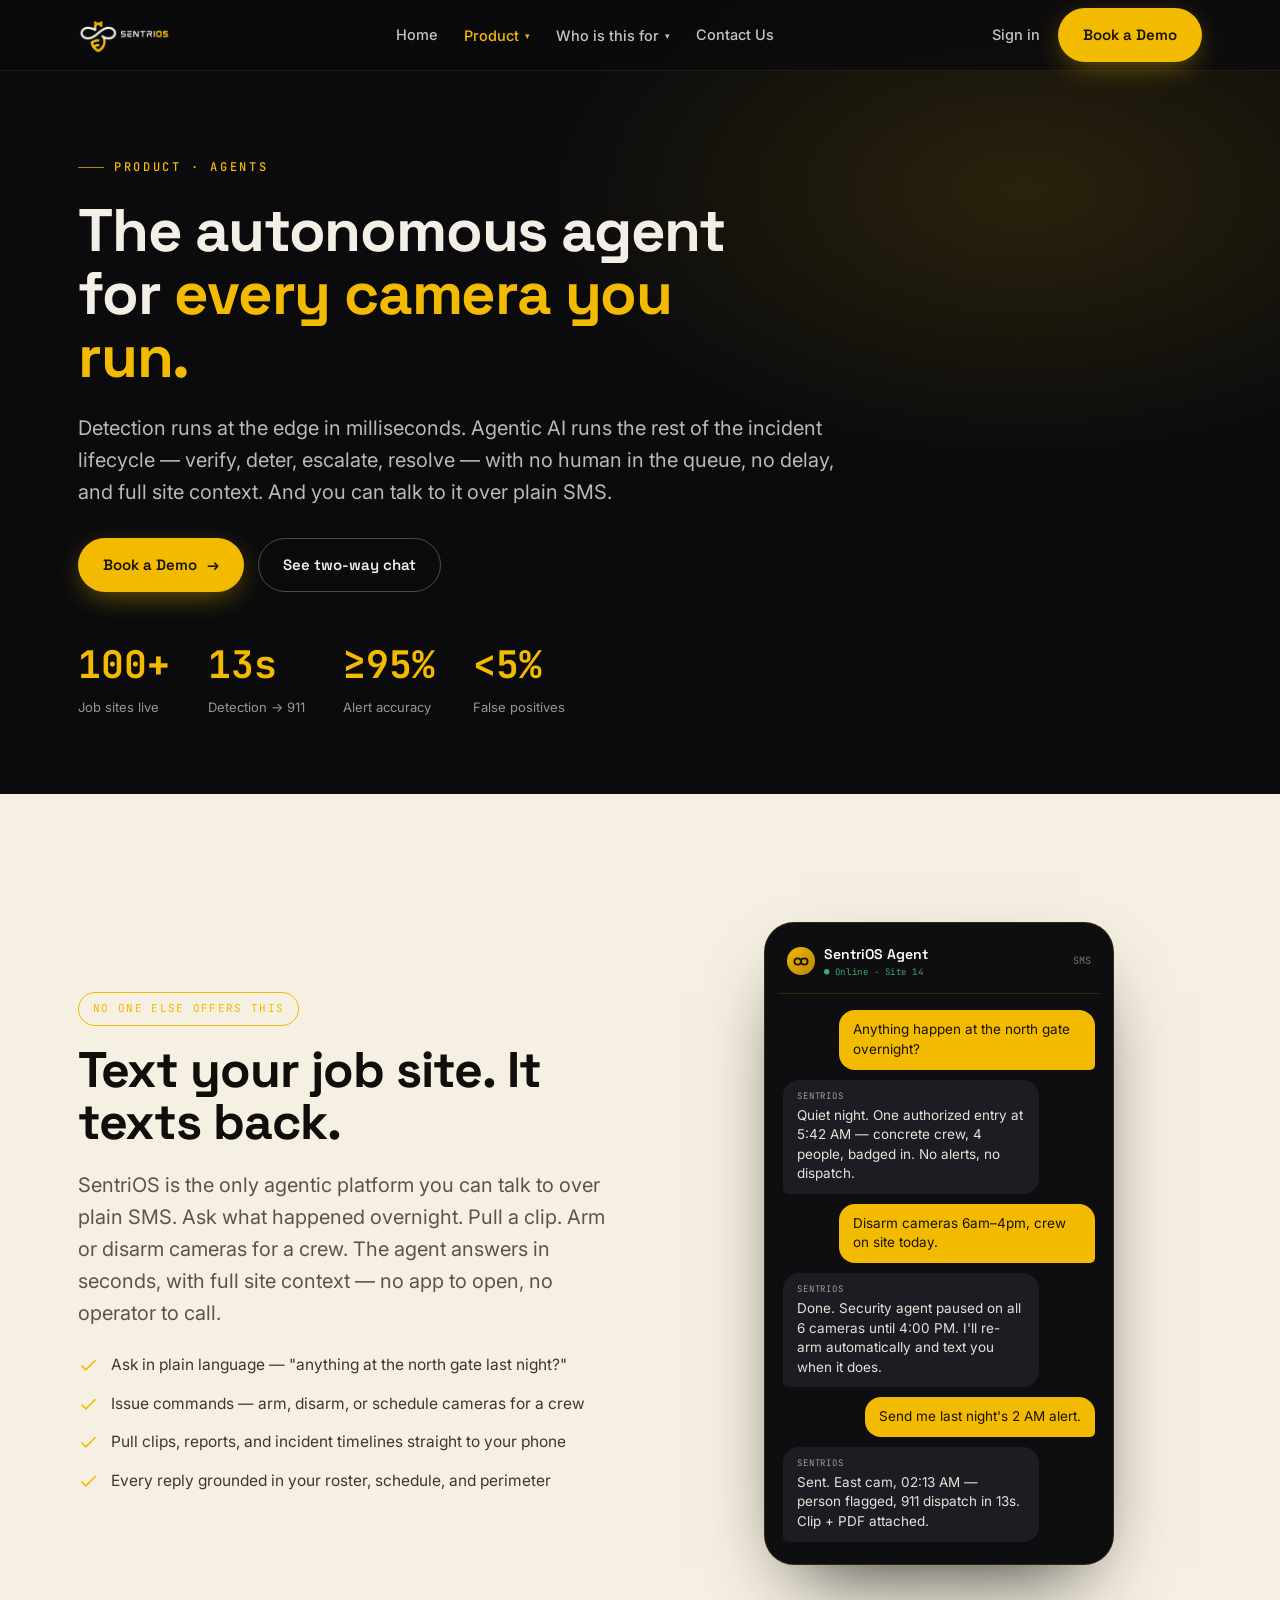
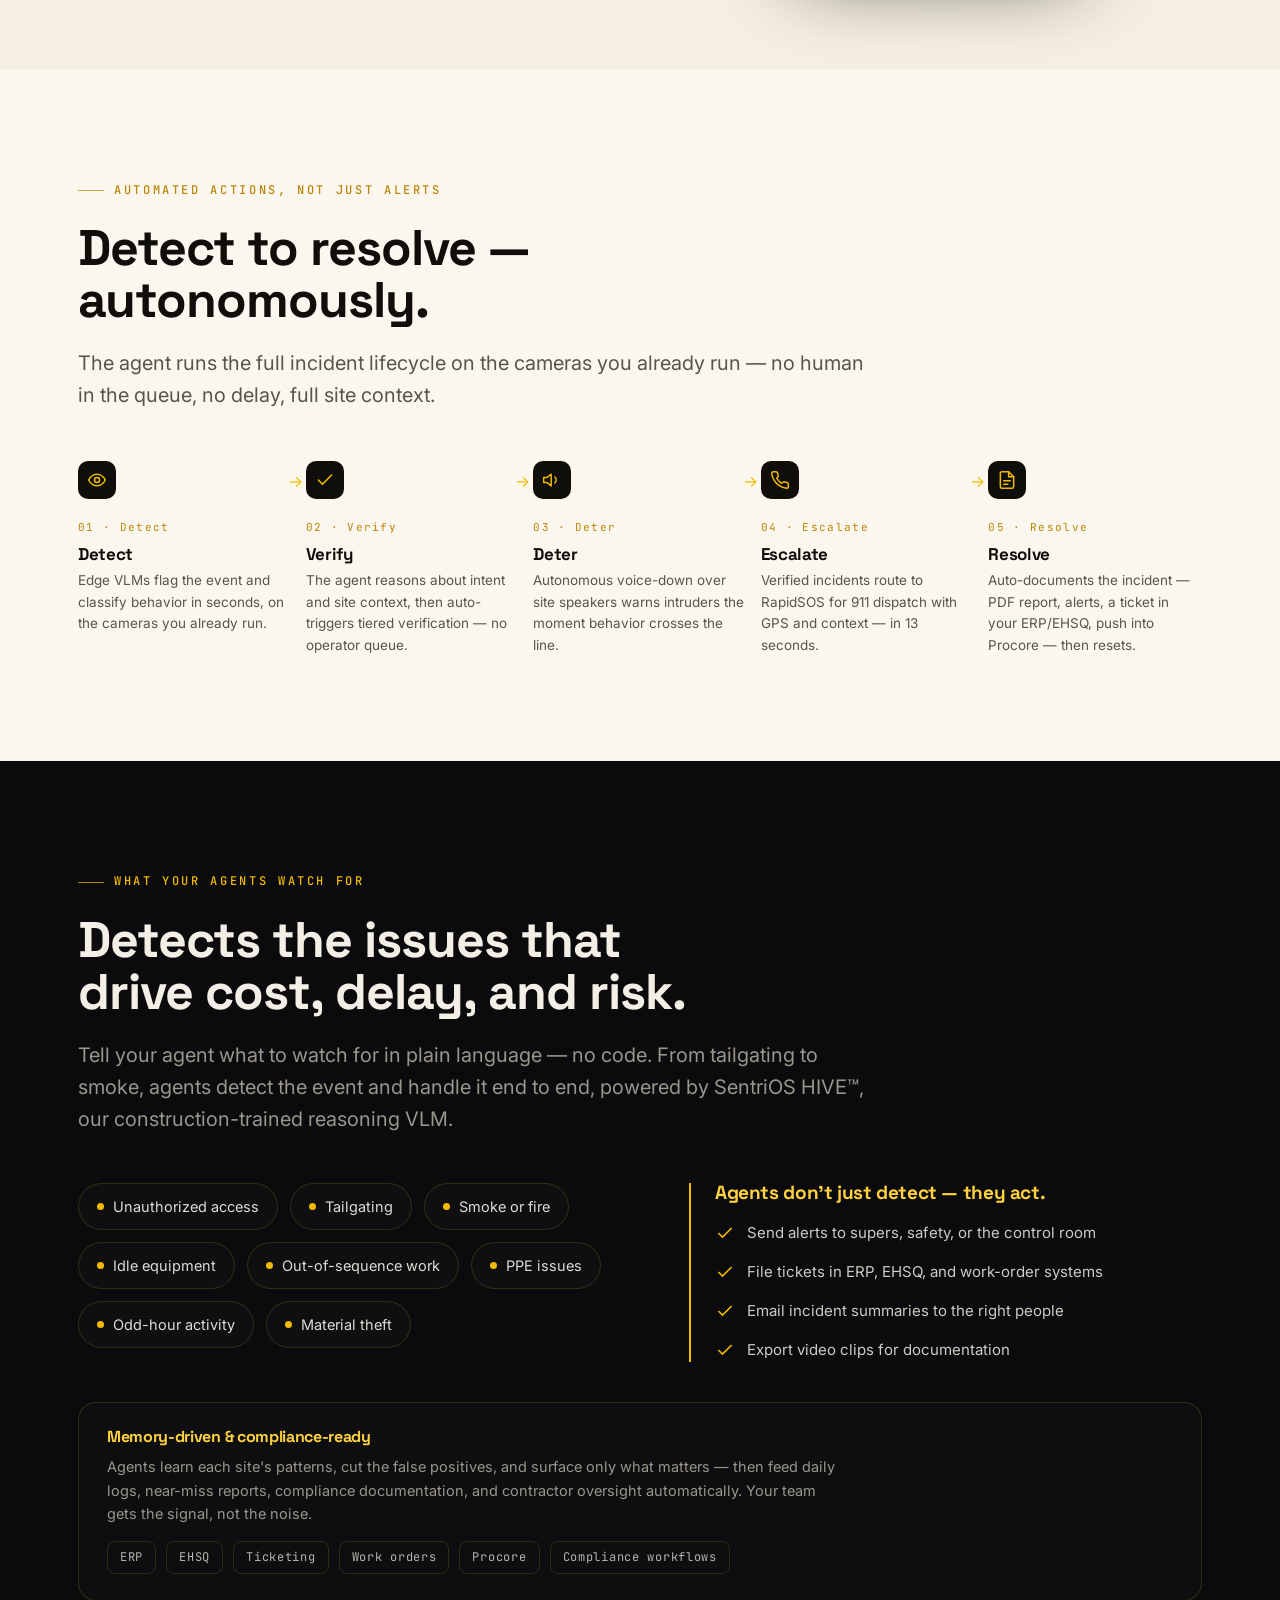
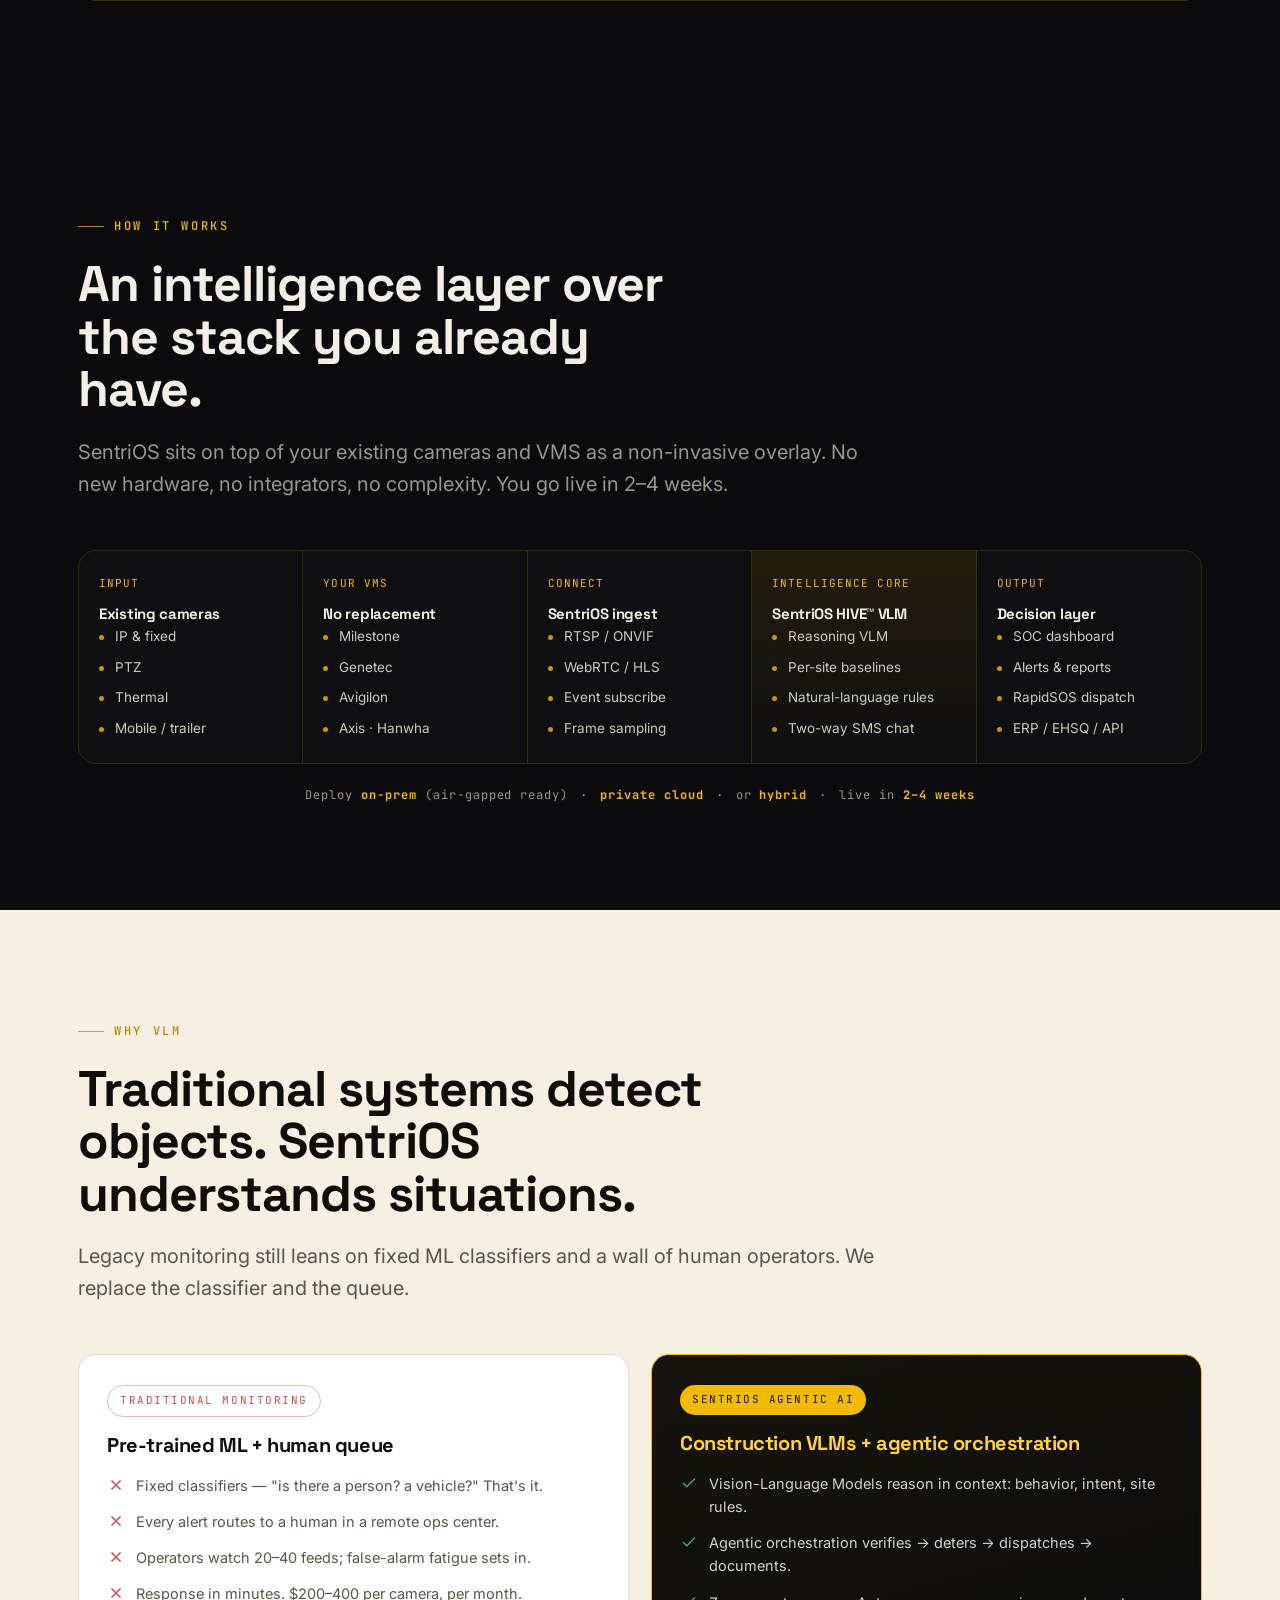
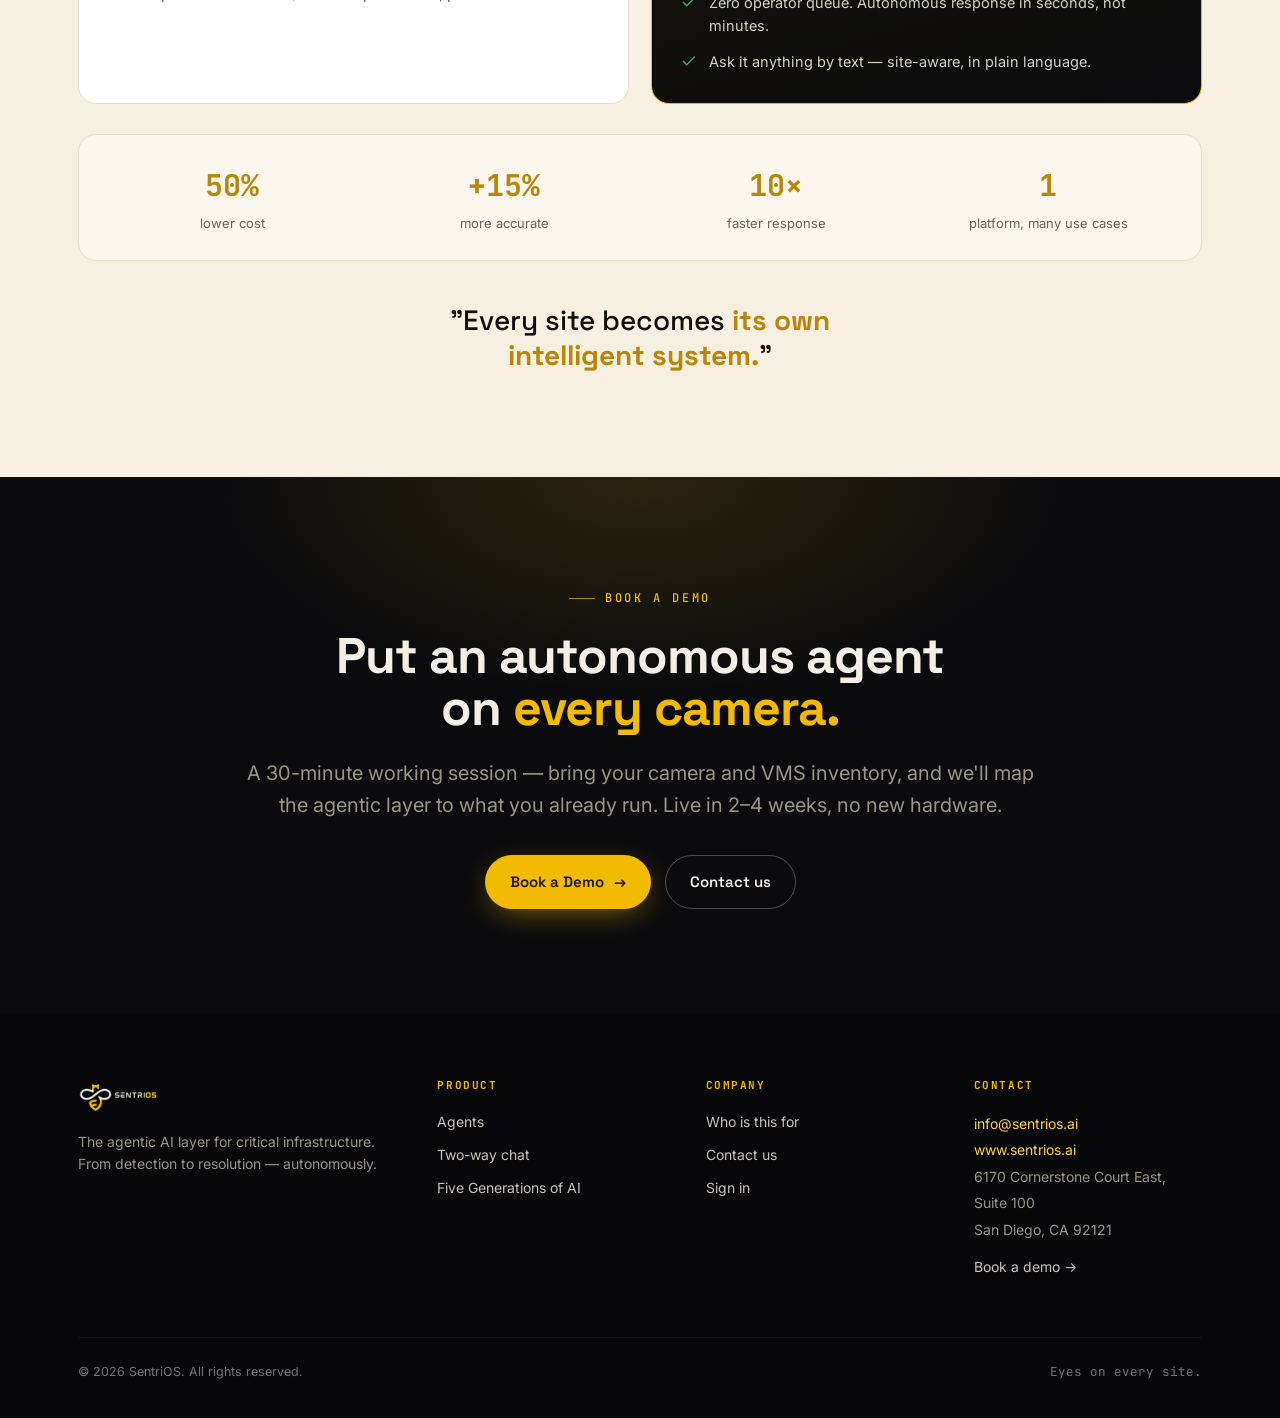
==== commit 37860dac: "Add files via upload" ====
--- a/agents.html
+++ b/agents.html
@@ -72,7 +72,7 @@
     <div class="sms-grid">
       <div class="sms-copy reveal">
         <span class="badge">No one else offers this</span>
-        <h2 class="h-sec">Text your jobsite. It texts back.</h2>
+        <h2 class="h-sec">Text your job site. It texts back.</h2>
         <p class="lead">SentriOS is the only agentic platform you can talk to over plain SMS. Ask what happened overnight. Pull a clip. Arm or disarm cameras for a crew. The agent answers in seconds, with full site context &mdash; no app to open, no operator to call.</p>
         <ul class="sms-points">
           <li><svg viewBox="0 0 24 24"><path d="M20 6L9 17l-5-5"/></svg>Ask in plain language &mdash; "anything at the north gate last night?"</li>
--- a/styles.css
+++ b/styles.css
@@ -549,3 +549,10 @@
 .qbee-frame{display:inline-block;max-width:100%;margin:28px auto 0;background:#EAEAEC;border:1px solid rgba(242,186,0,.28);border-radius:20px;padding:14px;box-shadow:0 34px 80px -36px rgba(0,0,0,.75)}
 .qbee-frame img{display:block;width:auto;max-width:100%;max-height:58vh;border-radius:10px;margin:0 auto}
 @media (max-width:680px){.qbee-frame{padding:10px;border-radius:14px}}
+
+/* contact form status message */
+.cform-status{font-size:14px;margin-top:4px;min-height:0}
+.cform-status:empty{display:none}
+.cform-status.ok{color:var(--ok)}
+.cform-status.err{color:var(--bad)}
+.cform-status a{color:var(--gold);text-decoration:underline}
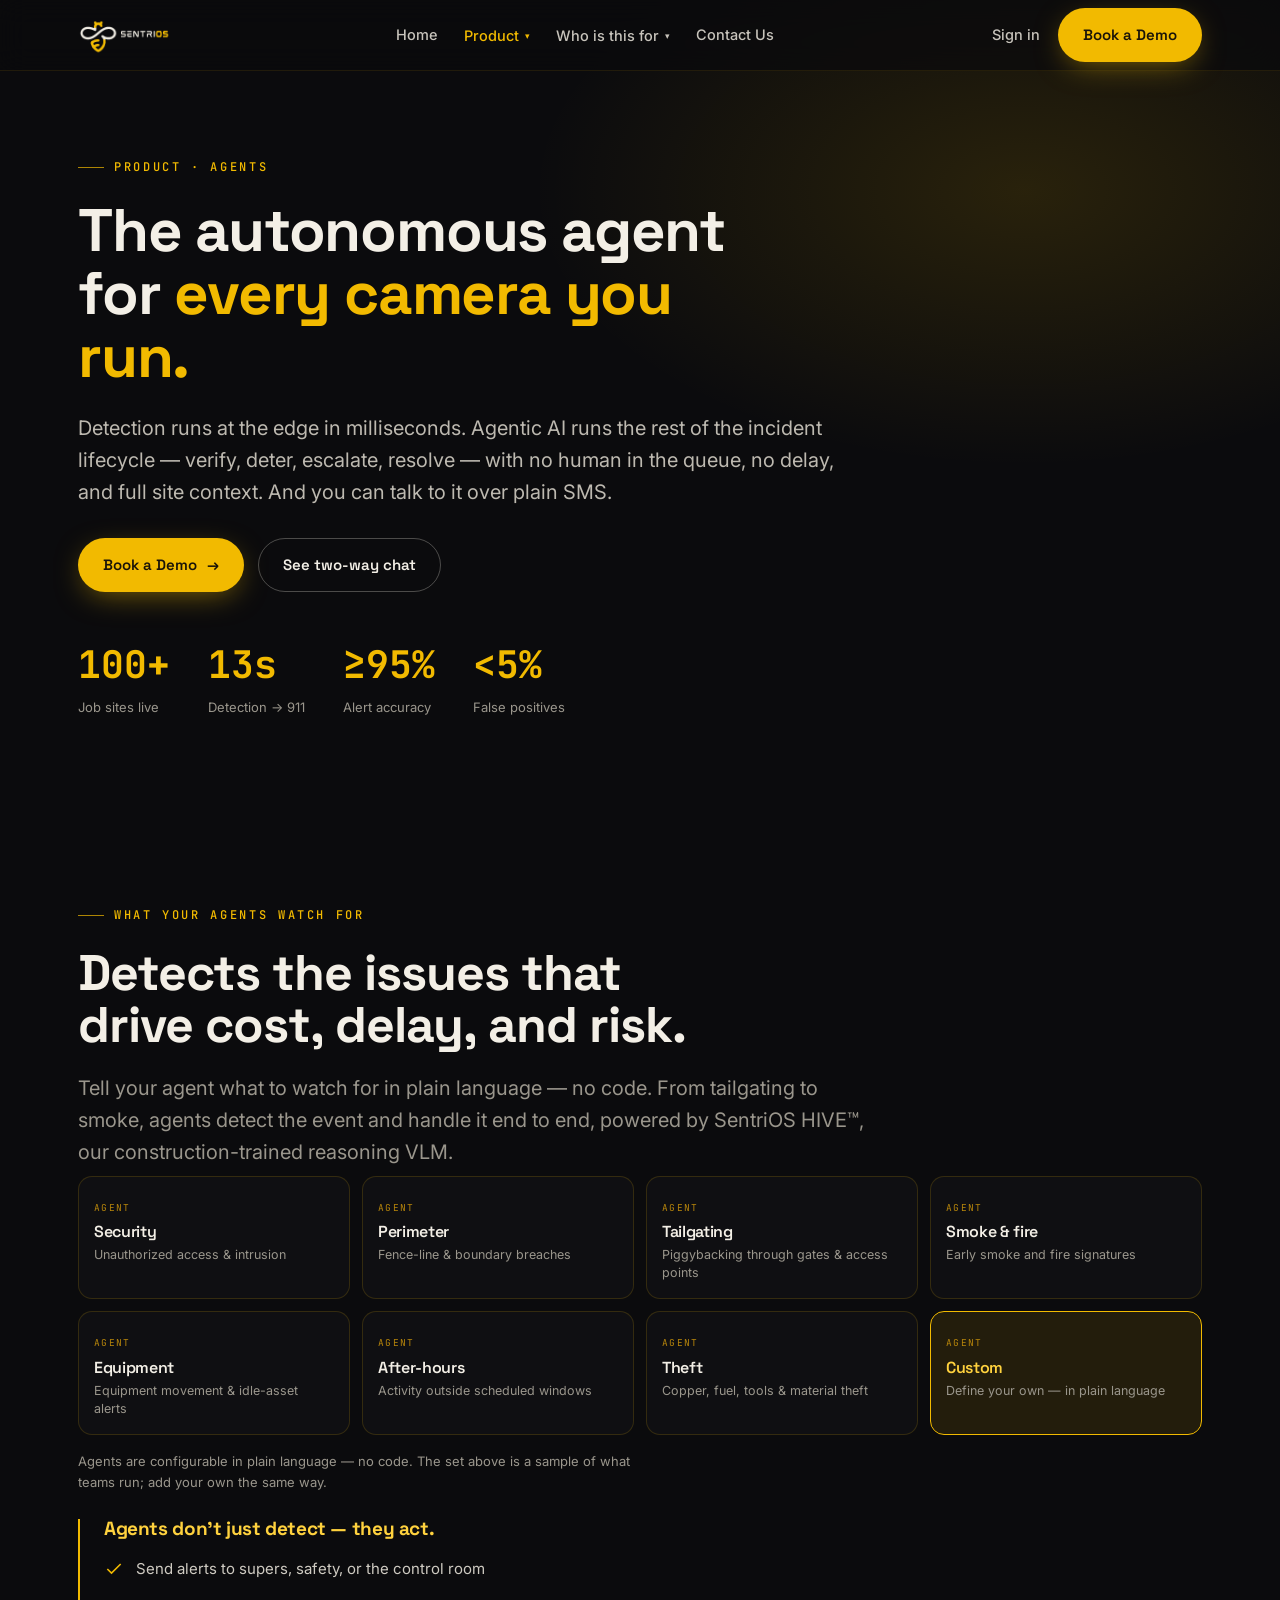
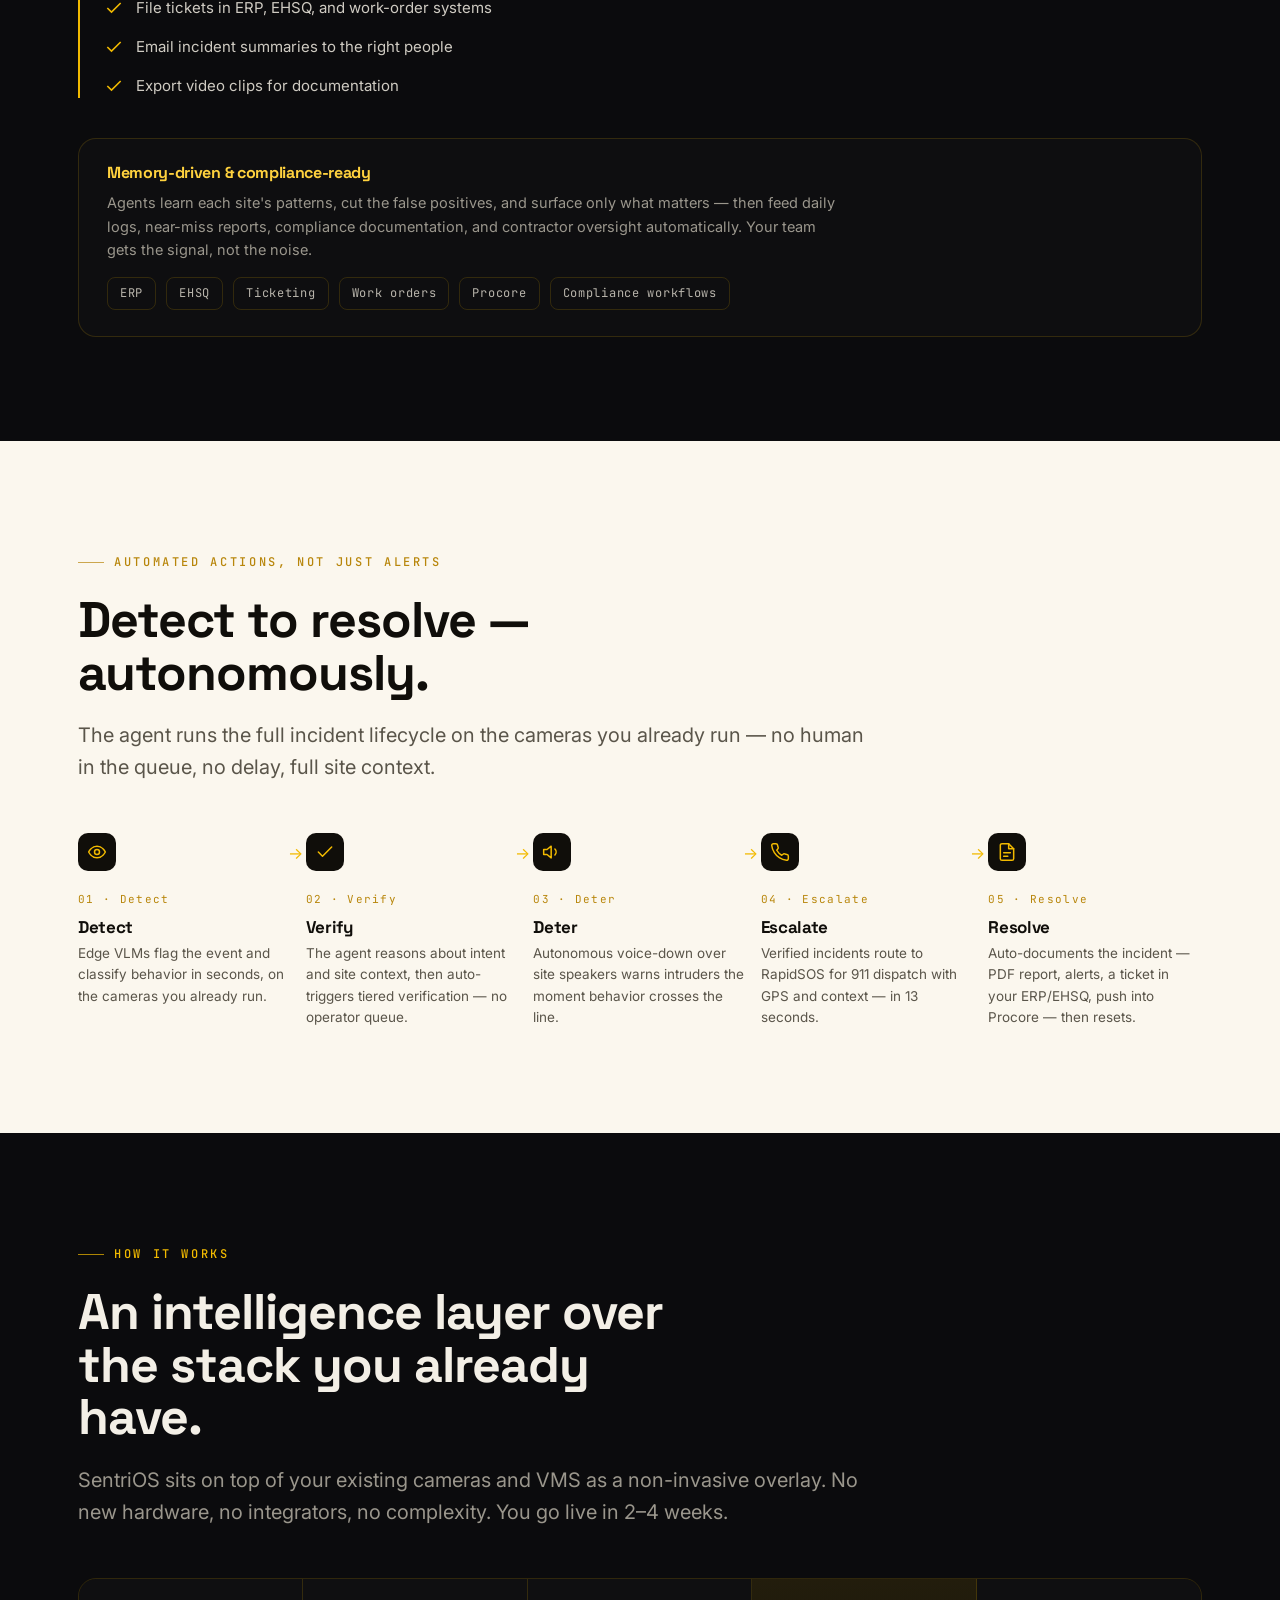
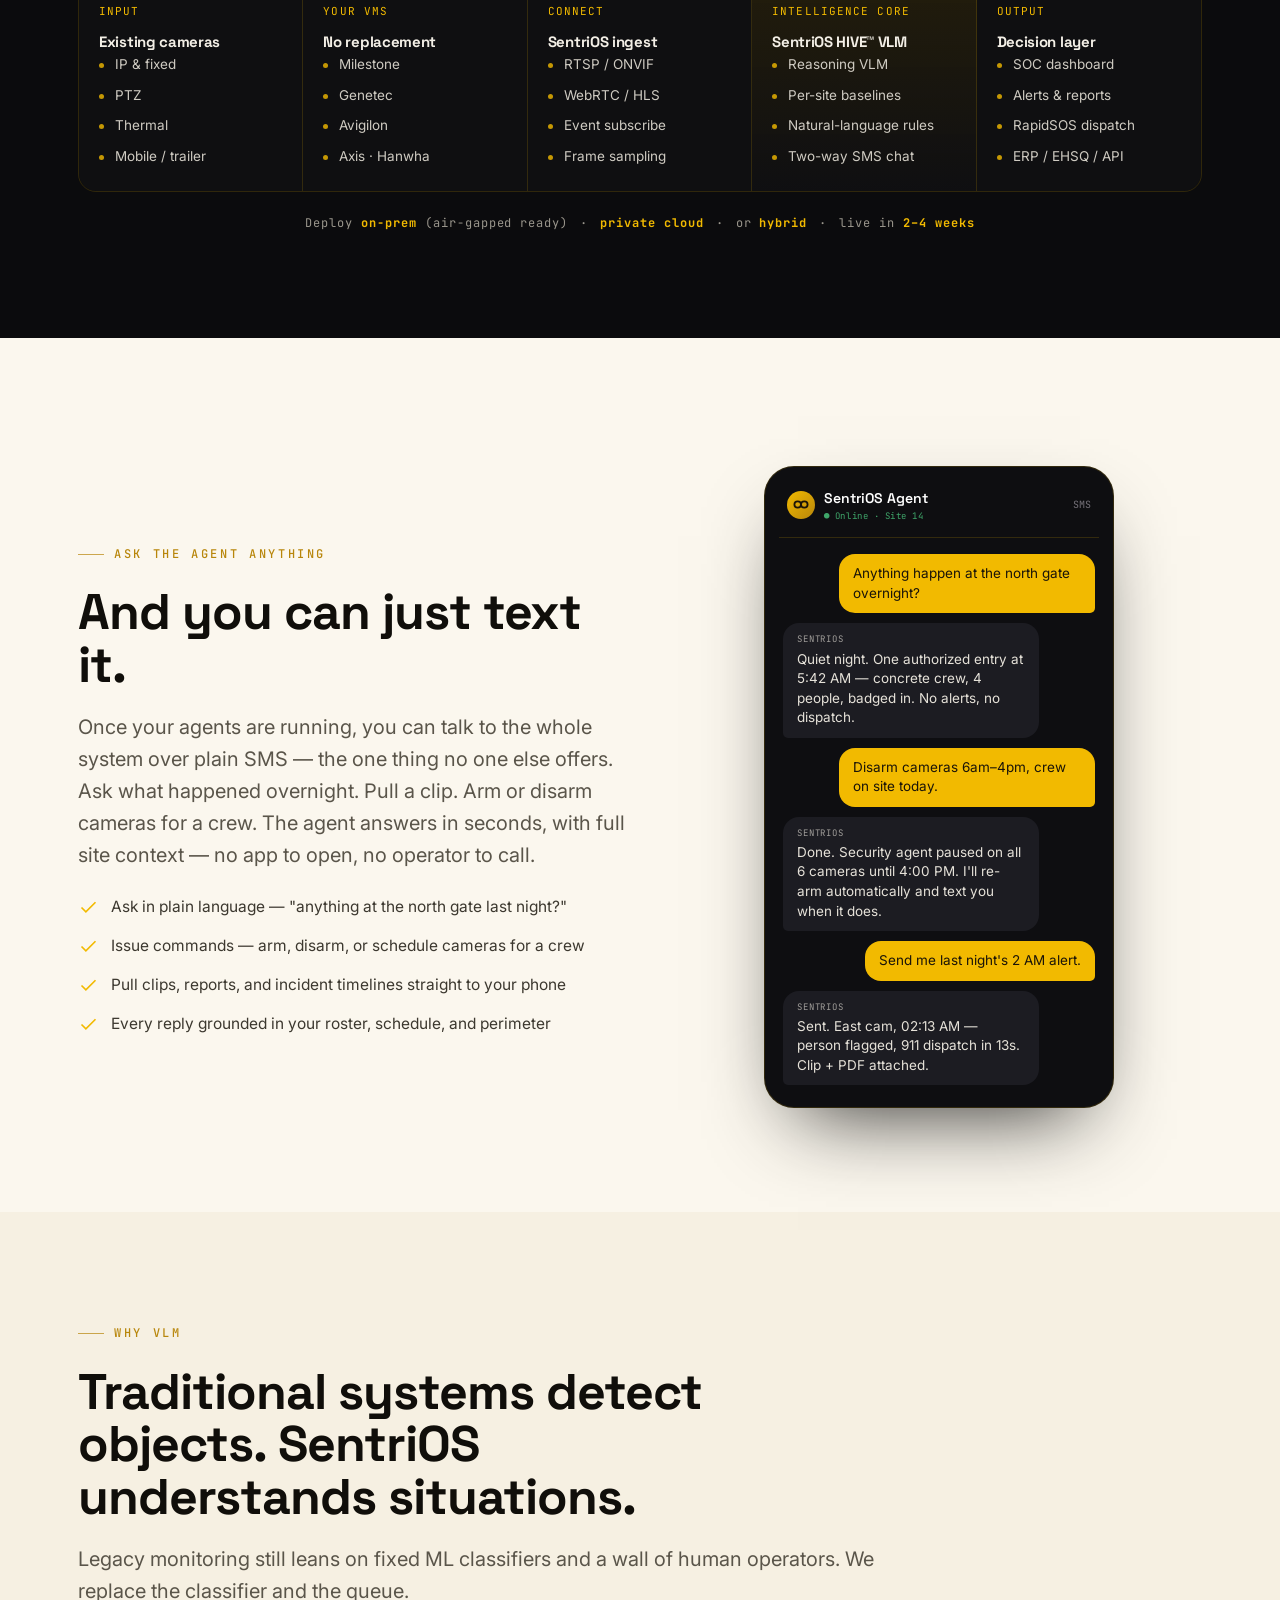
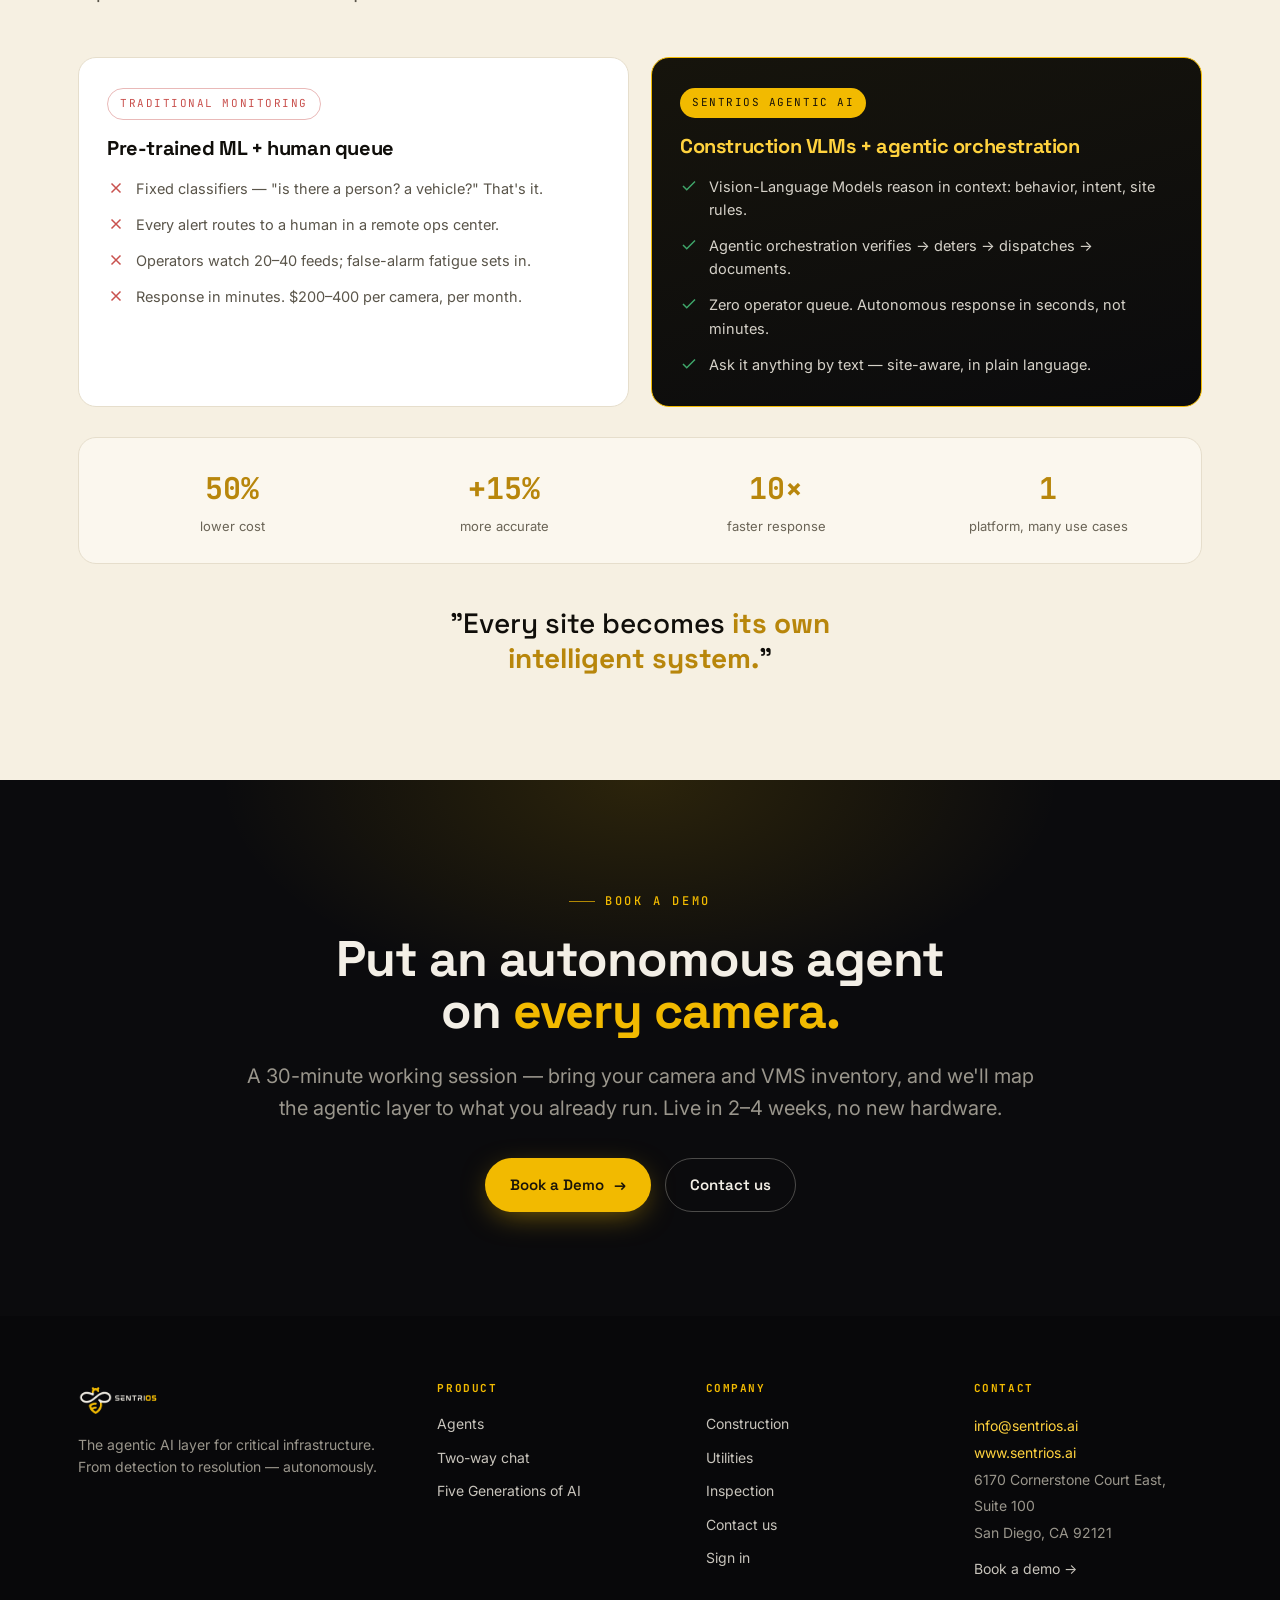
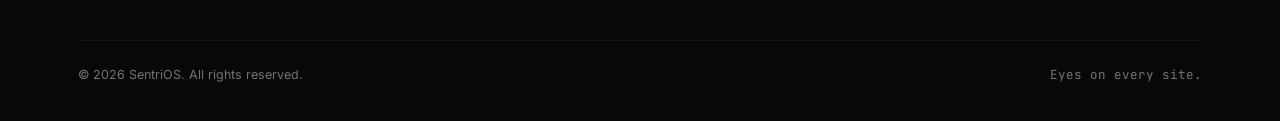
==== commit c5f654b6: "Add files via upload" ====
--- a/agents.html
+++ b/agents.html
@@ -30,9 +30,9 @@
       <div class="dropdown">
         <button class="ddbtn" aria-haspopup="true">Who is this for <span class="caret">&#9662;</span></button>
         <div class="ddmenu">
-          <a href="who-is-this-for.html#construction">Construction trailers<span class="d">Security AI for job sites</span></a>
-          <a href="who-is-this-for.html#utilities">Utilities<span class="d">Advancing utility operations</span></a>
-          <a href="who-is-this-for.html#inspection">Inspection companies<span class="d">An AI co-inspector</span></a>
+          <a href="construction.html">Construction trailers<span class="d">Security AI for job sites</span></a>
+          <a href="utilities.html">Utilities<span class="d">Advancing utility operations</span></a>
+          <a href="inspection.html">Inspection companies<span class="d">An AI co-inspector</span></a>
         </div>
       </div>
       <a href="contact.html">Contact Us</a>
@@ -67,13 +67,90 @@
   </div>
 </section>
 
-<section class="band light" id="sms">
+<section class="band" id="detect">
+  <div class="wrap">
+    <div class="reveal">
+      <span class="eyebrow">What your agents watch for</span>
+      <h2 class="h-sec">Detects the issues that drive cost, delay, and risk.</h2>
+      <p class="lead">Tell your agent what to watch for in plain language &mdash; no code. From tailgating to smoke, agents detect the event and handle it end to end, powered by SentriOS HIVE&trade;, our construction-trained reasoning VLM.</p>
+    </div>
+    <div class="agent-grid">
+      <div class="agent-tile reveal"><span class="ak">Agent</span><h4>Security</h4><p>Unauthorized access &amp; intrusion</p></div>
+      <div class="agent-tile reveal"><span class="ak">Agent</span><h4>Perimeter</h4><p>Fence-line &amp; boundary breaches</p></div>
+      <div class="agent-tile reveal"><span class="ak">Agent</span><h4>Tailgating</h4><p>Piggybacking through gates &amp; access points</p></div>
+      <div class="agent-tile reveal"><span class="ak">Agent</span><h4>Smoke &amp; fire</h4><p>Early smoke and fire signatures</p></div>
+      <div class="agent-tile reveal"><span class="ak">Agent</span><h4>Equipment</h4><p>Equipment movement &amp; idle-asset alerts</p></div>
+      <div class="agent-tile reveal"><span class="ak">Agent</span><h4>After-hours</h4><p>Activity outside scheduled windows</p></div>
+      <div class="agent-tile reveal"><span class="ak">Agent</span><h4>Theft</h4><p>Copper, fuel, tools &amp; material theft</p></div>
+      <div class="agent-tile reveal agent-tile-cta"><span class="ak">Agent</span><h4>Custom</h4><p>Define your own &mdash; in plain language</p></div>
+    </div>
+    <p class="agent-note">Agents are configurable in plain language &mdash; no code. The set above is a sample of what teams run; add your own the same way.</p>
+    <div class="act act-wide reveal">
+      <h3>Agents don't just detect &mdash; they act.</h3>
+      <ul>
+        <li><svg viewBox="0 0 24 24"><path d="M20 6L9 17l-5-5"/></svg>Send alerts to supers, safety, or the control room</li>
+        <li><svg viewBox="0 0 24 24"><path d="M20 6L9 17l-5-5"/></svg>File tickets in ERP, EHSQ, and work-order systems</li>
+        <li><svg viewBox="0 0 24 24"><path d="M20 6L9 17l-5-5"/></svg>Email incident summaries to the right people</li>
+        <li><svg viewBox="0 0 24 24"><path d="M20 6L9 17l-5-5"/></svg>Export video clips for documentation</li>
+      </ul>
+    </div>
+    <div class="compliance reveal">
+      <h4>Memory-driven &amp; compliance-ready</h4>
+      <p>Agents learn each site's patterns, cut the false positives, and surface only what matters &mdash; then feed daily logs, near-miss reports, compliance documentation, and contractor oversight automatically. Your team gets the signal, not the noise.</p>
+      <div class="ints"><span>ERP</span><span>EHSQ</span><span>Ticketing</span><span>Work orders</span><span>Procore</span><span>Compliance workflows</span></div>
+    </div>
+  </div>
+</section>
+
+<section class="band paper" id="lifecycle">
+  <div class="wrap">
+    <div class="reveal">
+      <span class="eyebrow">Automated actions, not just alerts</span>
+      <h2 class="h-sec">Detect to resolve &mdash; autonomously.</h2>
+      <p class="lead">The agent runs the full incident lifecycle on the cameras you already run &mdash; no human in the queue, no delay, full site context.</p>
+    </div>
+    <div class="life-row">
+      <div class="life reveal"><div class="dot"><svg viewBox="0 0 24 24"><path d="M2 12s3.5-7 10-7 10 7 10 7-3.5 7-10 7-10-7-10-7z"/><circle cx="12" cy="12" r="3"/></svg></div><span class="step">01 &middot; Detect</span><h4>Detect</h4><p>Edge VLMs flag the event and classify behavior in seconds, on the cameras you already run.</p></div>
+      <div class="life reveal"><div class="dot"><svg viewBox="0 0 24 24"><path d="M20 6L9 17l-5-5"/></svg></div><span class="step">02 &middot; Verify</span><h4>Verify</h4><p>The agent reasons about intent and site context, then auto-triggers tiered verification &mdash; no operator queue.</p></div>
+      <div class="life reveal"><div class="dot"><svg viewBox="0 0 24 24"><path d="M11 5L6 9H2v6h4l5 4z"/><path d="M15.5 8.5a5 5 0 0 1 0 7"/></svg></div><span class="step">03 &middot; Deter</span><h4>Deter</h4><p>Autonomous voice-down over site speakers warns intruders the moment behavior crosses the line.</p></div>
+      <div class="life reveal"><div class="dot"><svg viewBox="0 0 24 24"><path d="M22 16.9v3a2 2 0 0 1-2.2 2 19.8 19.8 0 0 1-8.6-3.1 19.5 19.5 0 0 1-6-6A19.8 19.8 0 0 1 2.1 4.2 2 2 0 0 1 4.1 2h3a2 2 0 0 1 2 1.7c.1.9.3 1.8.7 2.6a2 2 0 0 1-.5 2.1L8.1 9.9a16 16 0 0 0 6 6l1.5-1.2a2 2 0 0 1 2.1-.5c.8.4 1.7.6 2.6.7a2 2 0 0 1 1.7 2z"/></svg></div><span class="step">04 &middot; Escalate</span><h4>Escalate</h4><p>Verified incidents route to RapidSOS for 911 dispatch with GPS and context &mdash; in 13 seconds.</p></div>
+      <div class="life reveal"><div class="dot"><svg viewBox="0 0 24 24"><path d="M14 2H6a2 2 0 0 0-2 2v16a2 2 0 0 0 2 2h12a2 2 0 0 0 2-2V8z"/><path d="M14 2v6h6M8 13h8M8 17h5"/></svg></div><span class="step">05 &middot; Resolve</span><h4>Resolve</h4><p>Auto-documents the incident &mdash; PDF report, alerts, a ticket in your ERP/EHSQ, push into Procore &mdash; then resets.</p></div>
+    </div>
+  </div>
+</section>
+
+<section class="band" id="how">
+  <div class="wrap">
+    <div class="reveal">
+      <span class="eyebrow">How it works</span>
+      <h2 class="h-sec">An intelligence layer over the stack you already have.</h2>
+      <p class="lead">SentriOS sits on top of your existing cameras and VMS as a non-invasive overlay. No new hardware, no integrators, no complexity. You go live in 2&ndash;4 weeks.</p>
+    </div>
+    <div class="arch">
+      <div class="col reveal"><div class="ctitle">Input</div><h4>Existing cameras</h4><ul><li>IP &amp; fixed</li><li>PTZ</li><li>Thermal</li><li>Mobile / trailer</li></ul></div>
+      <div class="col reveal"><div class="ctitle">Your VMS</div><h4>No replacement</h4><ul><li>Milestone</li><li>Genetec</li><li>Avigilon</li><li>Axis &middot; Hanwha</li></ul></div>
+      <div class="col reveal"><div class="ctitle">Connect</div><h4>SentriOS ingest</h4><ul><li>RTSP / ONVIF</li><li>WebRTC / HLS</li><li>Event subscribe</li><li>Frame sampling</li></ul></div>
+      <div class="col core reveal"><div class="ctitle">Intelligence core</div><h4>SentriOS HIVE&trade; VLM</h4><ul><li>Reasoning VLM</li><li>Per-site baselines</li><li>Natural-language rules</li><li>Two-way SMS chat</li></ul></div>
+      <div class="col reveal"><div class="ctitle">Output</div><h4>Decision layer</h4><ul><li>SOC dashboard</li><li>Alerts &amp; reports</li><li>RapidSOS dispatch</li><li>ERP / EHSQ / API</li></ul></div>
+    </div>
+    <div class="noninvasive reveal"><span>Deploy <b>on-prem</b> (air-gapped ready)</span><span>&middot;</span><span><b>private cloud</b></span><span>&middot;</span><span>or <b>hybrid</b></span><span>&middot;</span><span>live in <b>2&ndash;4 weeks</b></span></div>
+  </div>
+</section>
+
+
+
+
+
+
+
+
+<section class="band paper" id="sms">
   <div class="wrap">
     <div class="sms-grid">
       <div class="sms-copy reveal">
-        <span class="badge">No one else offers this</span>
-        <h2 class="h-sec">Text your job site. It texts back.</h2>
-        <p class="lead">SentriOS is the only agentic platform you can talk to over plain SMS. Ask what happened overnight. Pull a clip. Arm or disarm cameras for a crew. The agent answers in seconds, with full site context &mdash; no app to open, no operator to call.</p>
+        <span class="eyebrow">Ask the agent anything</span>
+        <h2 class="h-sec">And you can just text it.</h2>
+        <p class="lead">Once your agents are running, you can talk to the whole system over plain SMS &mdash; the one thing no one else offers. Ask what happened overnight. Pull a clip. Arm or disarm cameras for a crew. The agent answers in seconds, with full site context &mdash; no app to open, no operator to call.</p>
         <ul class="sms-points">
           <li><svg viewBox="0 0 24 24"><path d="M20 6L9 17l-5-5"/></svg>Ask in plain language &mdash; "anything at the north gate last night?"</li>
           <li><svg viewBox="0 0 24 24"><path d="M20 6L9 17l-5-5"/></svg>Issue commands &mdash; arm, disarm, or schedule cameras for a crew</li>
@@ -99,73 +176,6 @@
   </div>
 </section>
 
-
-<section class="band paper" id="lifecycle">
-  <div class="wrap">
-    <div class="reveal">
-      <span class="eyebrow">Automated actions, not just alerts</span>
-      <h2 class="h-sec">Detect to resolve &mdash; autonomously.</h2>
-      <p class="lead">The agent runs the full incident lifecycle on the cameras you already run &mdash; no human in the queue, no delay, full site context.</p>
-    </div>
-    <div class="life-row">
-      <div class="life reveal"><div class="dot"><svg viewBox="0 0 24 24"><path d="M2 12s3.5-7 10-7 10 7 10 7-3.5 7-10 7-10-7-10-7z"/><circle cx="12" cy="12" r="3"/></svg></div><span class="step">01 &middot; Detect</span><h4>Detect</h4><p>Edge VLMs flag the event and classify behavior in seconds, on the cameras you already run.</p></div>
-      <div class="life reveal"><div class="dot"><svg viewBox="0 0 24 24"><path d="M20 6L9 17l-5-5"/></svg></div><span class="step">02 &middot; Verify</span><h4>Verify</h4><p>The agent reasons about intent and site context, then auto-triggers tiered verification &mdash; no operator queue.</p></div>
-      <div class="life reveal"><div class="dot"><svg viewBox="0 0 24 24"><path d="M11 5L6 9H2v6h4l5 4z"/><path d="M15.5 8.5a5 5 0 0 1 0 7"/></svg></div><span class="step">03 &middot; Deter</span><h4>Deter</h4><p>Autonomous voice-down over site speakers warns intruders the moment behavior crosses the line.</p></div>
-      <div class="life reveal"><div class="dot"><svg viewBox="0 0 24 24"><path d="M22 16.9v3a2 2 0 0 1-2.2 2 19.8 19.8 0 0 1-8.6-3.1 19.5 19.5 0 0 1-6-6A19.8 19.8 0 0 1 2.1 4.2 2 2 0 0 1 4.1 2h3a2 2 0 0 1 2 1.7c.1.9.3 1.8.7 2.6a2 2 0 0 1-.5 2.1L8.1 9.9a16 16 0 0 0 6 6l1.5-1.2a2 2 0 0 1 2.1-.5c.8.4 1.7.6 2.6.7a2 2 0 0 1 1.7 2z"/></svg></div><span class="step">04 &middot; Escalate</span><h4>Escalate</h4><p>Verified incidents route to RapidSOS for 911 dispatch with GPS and context &mdash; in 13 seconds.</p></div>
-      <div class="life reveal"><div class="dot"><svg viewBox="0 0 24 24"><path d="M14 2H6a2 2 0 0 0-2 2v16a2 2 0 0 0 2 2h12a2 2 0 0 0 2-2V8z"/><path d="M14 2v6h6M8 13h8M8 17h5"/></svg></div><span class="step">05 &middot; Resolve</span><h4>Resolve</h4><p>Auto-documents the incident &mdash; PDF report, alerts, a ticket in your ERP/EHSQ, push into Procore &mdash; then resets.</p></div>
-    </div>
-  </div>
-</section>
-
-<section class="band" id="detect">
-  <div class="wrap">
-    <div class="reveal">
-      <span class="eyebrow">What your agents watch for</span>
-      <h2 class="h-sec">Detects the issues that drive cost, delay, and risk.</h2>
-      <p class="lead">Tell your agent what to watch for in plain language &mdash; no code. From tailgating to smoke, agents detect the event and handle it end to end, powered by SentriOS HIVE&trade;, our construction-trained reasoning VLM.</p>
-    </div>
-    <div class="detect-grid">
-      <div class="reveal">
-        <div class="chips">
-          <span class="chip">Unauthorized access</span><span class="chip">Tailgating</span><span class="chip">Smoke or fire</span><span class="chip">Idle equipment</span><span class="chip">Out-of-sequence work</span><span class="chip">PPE issues</span><span class="chip">Odd-hour activity</span><span class="chip">Material theft</span>
-        </div>
-      </div>
-      <div class="act reveal">
-        <h3>Agents don't just detect &mdash; they act.</h3>
-        <ul>
-          <li><svg viewBox="0 0 24 24"><path d="M20 6L9 17l-5-5"/></svg>Send alerts to supers, safety, or the control room</li>
-          <li><svg viewBox="0 0 24 24"><path d="M20 6L9 17l-5-5"/></svg>File tickets in ERP, EHSQ, and work-order systems</li>
-          <li><svg viewBox="0 0 24 24"><path d="M20 6L9 17l-5-5"/></svg>Email incident summaries to the right people</li>
-          <li><svg viewBox="0 0 24 24"><path d="M20 6L9 17l-5-5"/></svg>Export video clips for documentation</li>
-        </ul>
-      </div>
-    </div>
-    <div class="compliance reveal">
-      <h4>Memory-driven &amp; compliance-ready</h4>
-      <p>Agents learn each site's patterns, cut the false positives, and surface only what matters &mdash; then feed daily logs, near-miss reports, compliance documentation, and contractor oversight automatically. Your team gets the signal, not the noise.</p>
-      <div class="ints"><span>ERP</span><span>EHSQ</span><span>Ticketing</span><span>Work orders</span><span>Procore</span><span>Compliance workflows</span></div>
-    </div>
-  </div>
-</section>
-
-<section class="band" id="how">
-  <div class="wrap">
-    <div class="reveal">
-      <span class="eyebrow">How it works</span>
-      <h2 class="h-sec">An intelligence layer over the stack you already have.</h2>
-      <p class="lead">SentriOS sits on top of your existing cameras and VMS as a non-invasive overlay. No new hardware, no integrators, no complexity. You go live in 2&ndash;4 weeks.</p>
-    </div>
-    <div class="arch">
-      <div class="col reveal"><div class="ctitle">Input</div><h4>Existing cameras</h4><ul><li>IP &amp; fixed</li><li>PTZ</li><li>Thermal</li><li>Mobile / trailer</li></ul></div>
-      <div class="col reveal"><div class="ctitle">Your VMS</div><h4>No replacement</h4><ul><li>Milestone</li><li>Genetec</li><li>Avigilon</li><li>Axis &middot; Hanwha</li></ul></div>
-      <div class="col reveal"><div class="ctitle">Connect</div><h4>SentriOS ingest</h4><ul><li>RTSP / ONVIF</li><li>WebRTC / HLS</li><li>Event subscribe</li><li>Frame sampling</li></ul></div>
-      <div class="col core reveal"><div class="ctitle">Intelligence core</div><h4>SentriOS HIVE&trade; VLM</h4><ul><li>Reasoning VLM</li><li>Per-site baselines</li><li>Natural-language rules</li><li>Two-way SMS chat</li></ul></div>
-      <div class="col reveal"><div class="ctitle">Output</div><h4>Decision layer</h4><ul><li>SOC dashboard</li><li>Alerts &amp; reports</li><li>RapidSOS dispatch</li><li>ERP / EHSQ / API</li></ul></div>
-    </div>
-    <div class="noninvasive reveal"><span>Deploy <b>on-prem</b> (air-gapped ready)</span><span>&middot;</span><span><b>private cloud</b></span><span>&middot;</span><span>or <b>hybrid</b></span><span>&middot;</span><span>live in <b>2&ndash;4 weeks</b></span></div>
-  </div>
-</section>
-
 <section class="band light" id="why">
   <div class="wrap">
     <div class="reveal">
@@ -223,7 +233,7 @@
         <p>The agentic AI layer for critical infrastructure. From detection to resolution — autonomously.</p>
       </div>
       <div><h5>Product</h5><a class="flink" href="agents.html">Agents</a><a class="flink" href="agents.html#sms">Two-way chat</a><a class="flink" href="five-generations.html">Five Generations of AI</a></div>
-      <div><h5>Company</h5><a class="flink" href="who-is-this-for.html">Who is this for</a><a class="flink" href="contact.html">Contact us</a><a class="flink" href="https://app.sentrios.ai" target="_blank" rel="noopener">Sign in</a></div>
+      <div><h5>Company</h5><a class="flink" href="construction.html">Construction</a><a class="flink" href="utilities.html">Utilities</a><a class="flink" href="inspection.html">Inspection</a><a class="flink" href="contact.html">Contact us</a><a class="flink" href="https://app.sentrios.ai" target="_blank" rel="noopener">Sign in</a></div>
       <div><h5>Contact</h5><address><a href="mailto:info@sentrios.ai">info@sentrios.ai</a><br><a href="https://www.sentrios.ai">www.sentrios.ai</a><br>6170 Cornerstone Court East, Suite 100<br>San Diego, CA 92121</address><a class="flink" style="margin-top:12px" href="https://calendly.com/sai-sentrios/30min" target="_blank" rel="noopener">Book a demo &rarr;</a></div>
     </div>
     <div class="foot-bottom"><span>&copy; <span id="yr"></span> SentriOS. All rights reserved.</span><span class="mono">Eyes on every site.</span></div>
--- a/styles.css
+++ b/styles.css
@@ -556,3 +556,59 @@
 .cform-status.ok{color:var(--ok)}
 .cform-status.err{color:var(--bad)}
 .cform-status a{color:var(--gold);text-decoration:underline}
+
+/* ===== v1 (Lisa) additions ===== */
+.mini-h{font-family:'Space Grotesk',sans-serif;font-weight:600;font-size:15px;color:var(--txt-lt);margin-bottom:16px}
+.paper .mini-h{color:var(--ink)}
+
+/* utilities without/with compare */
+.compare{display:grid;grid-template-columns:1fr 1fr;gap:18px;margin-top:34px}
+.cmp{border-radius:var(--r);padding:24px 24px 22px;border:1px solid var(--line-lt)}
+.cmp .ct{font-family:'JetBrains Mono',monospace;font-size:11px;letter-spacing:.12em;text-transform:uppercase;margin-bottom:14px}
+.cmp ul{list-style:none;padding:0;margin:0;display:flex;flex-direction:column;gap:10px}
+.cmp li{font-size:14px;line-height:1.5;position:relative}
+.cmp-old{background:#fff}
+.cmp-old .ct{color:var(--bad)}
+.cmp-old li{color:#6B6459;padding-left:20px}
+.cmp-old li::before{content:"\00d7";position:absolute;left:0;color:var(--bad);font-weight:700}
+.cmp-new{background:linear-gradient(165deg,#FBF3D8,#fff);border-color:var(--gold)}
+.cmp-new .ct{color:var(--gold-deep)}
+.cmp-new li{color:#2A2620;padding-left:26px;display:flex;gap:8px}
+.cmp-new li svg{width:16px;height:16px;stroke:var(--gold-deep);fill:none;stroke-width:2.4;flex:0 0 auto;position:absolute;left:0;top:3px}
+
+/* inspection relevance note */
+.relevance{margin-top:40px;border-left:3px solid var(--gold);background:rgba(242,186,0,.06);border-radius:0 12px 12px 0;padding:18px 22px}
+.relevance p{font-size:15px;line-height:1.6;color:var(--txt-lt);margin:0}
+
+@media (max-width:720px){ .compare{grid-template-columns:1fr} }
+
+/* ===== homepage: gold stat band (stats pop, dark breaks sooner) ===== */
+.hero{background:linear-gradient(180deg,var(--ink) 84%,#17130a 100%)}
+.statband{background:var(--gold);padding:40px 0}
+.statband .stat-row{display:grid;grid-template-columns:repeat(4,1fr);gap:20px}
+.statband .sc{text-align:center;position:relative}
+.statband .sc:not(:last-child)::after{content:"";position:absolute;right:-10px;top:50%;transform:translateY(-50%);height:46px;width:1px;background:rgba(26,20,8,.20)}
+.statband .n{font-family:'Space Grotesk',sans-serif;font-weight:700;font-size:clamp(30px,4vw,46px);color:#141007;line-height:1}
+.statband .l{font-family:'JetBrains Mono',monospace;font-size:11px;letter-spacing:.05em;text-transform:uppercase;color:#4A3B12;margin-top:9px}
+@media (max-width:680px){
+  .statband .stat-row{grid-template-columns:1fr 1fr;gap:26px 12px}
+  .statband .sc:nth-child(2)::after{display:none}
+}
+
+/* bigger, better-balanced incident loop */
+.loop-svg{max-width:600px}
+@media (min-width:961px){ .loopwrap{max-width:560px} }
+
+/* agents page: agent tiles + wide act block */
+.agent-grid{display:grid;grid-template-columns:repeat(4,1fr);gap:12px;margin-top:8px}
+.agent-tile{background:rgba(20,20,24,.55);border:1px solid var(--line-dk);border-radius:14px;padding:16px 15px}
+.agent-tile .ak{font-family:'JetBrains Mono',monospace;font-size:9.5px;letter-spacing:.14em;text-transform:uppercase;color:var(--gold-deep)}
+.agent-tile h4{font-family:'Space Grotesk',sans-serif;font-weight:600;font-size:16px;color:var(--txt-lt);margin:6px 0 5px}
+.agent-tile p{font-size:12.5px;line-height:1.45;color:var(--mute);margin:0}
+.agent-tile-cta{background:rgba(242,186,0,.10);border-color:var(--gold)}
+.agent-tile-cta h4{color:var(--gold-bright)}
+.agent-note{font-size:13px;color:var(--mute);margin:16px 0 26px;max-width:70ch}
+.act-wide{max-width:none}
+.act-wide ul{columns:2;column-gap:40px}
+@media (max-width:860px){.agent-grid{grid-template-columns:repeat(2,1fr)}}
+@media (max-width:680px){.agent-grid{grid-template-columns:1fr}.act-wide ul{columns:1}}
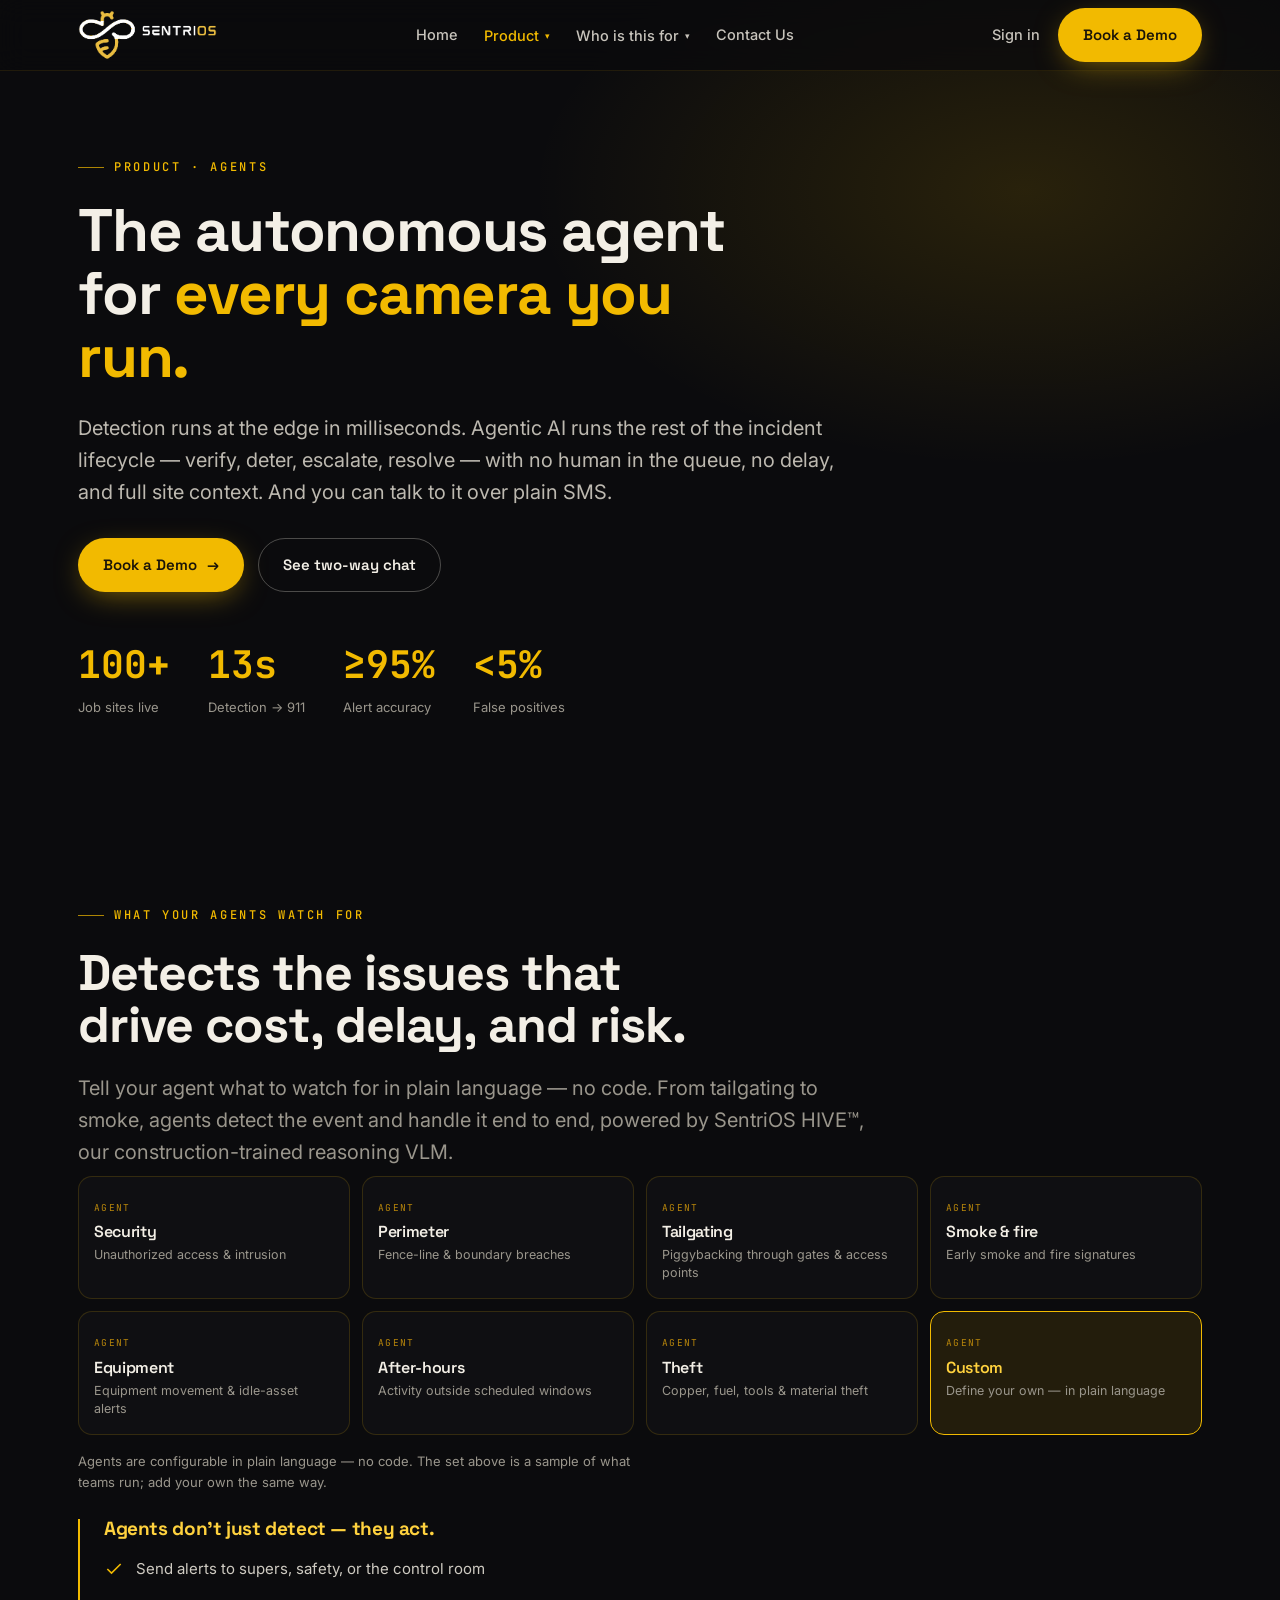
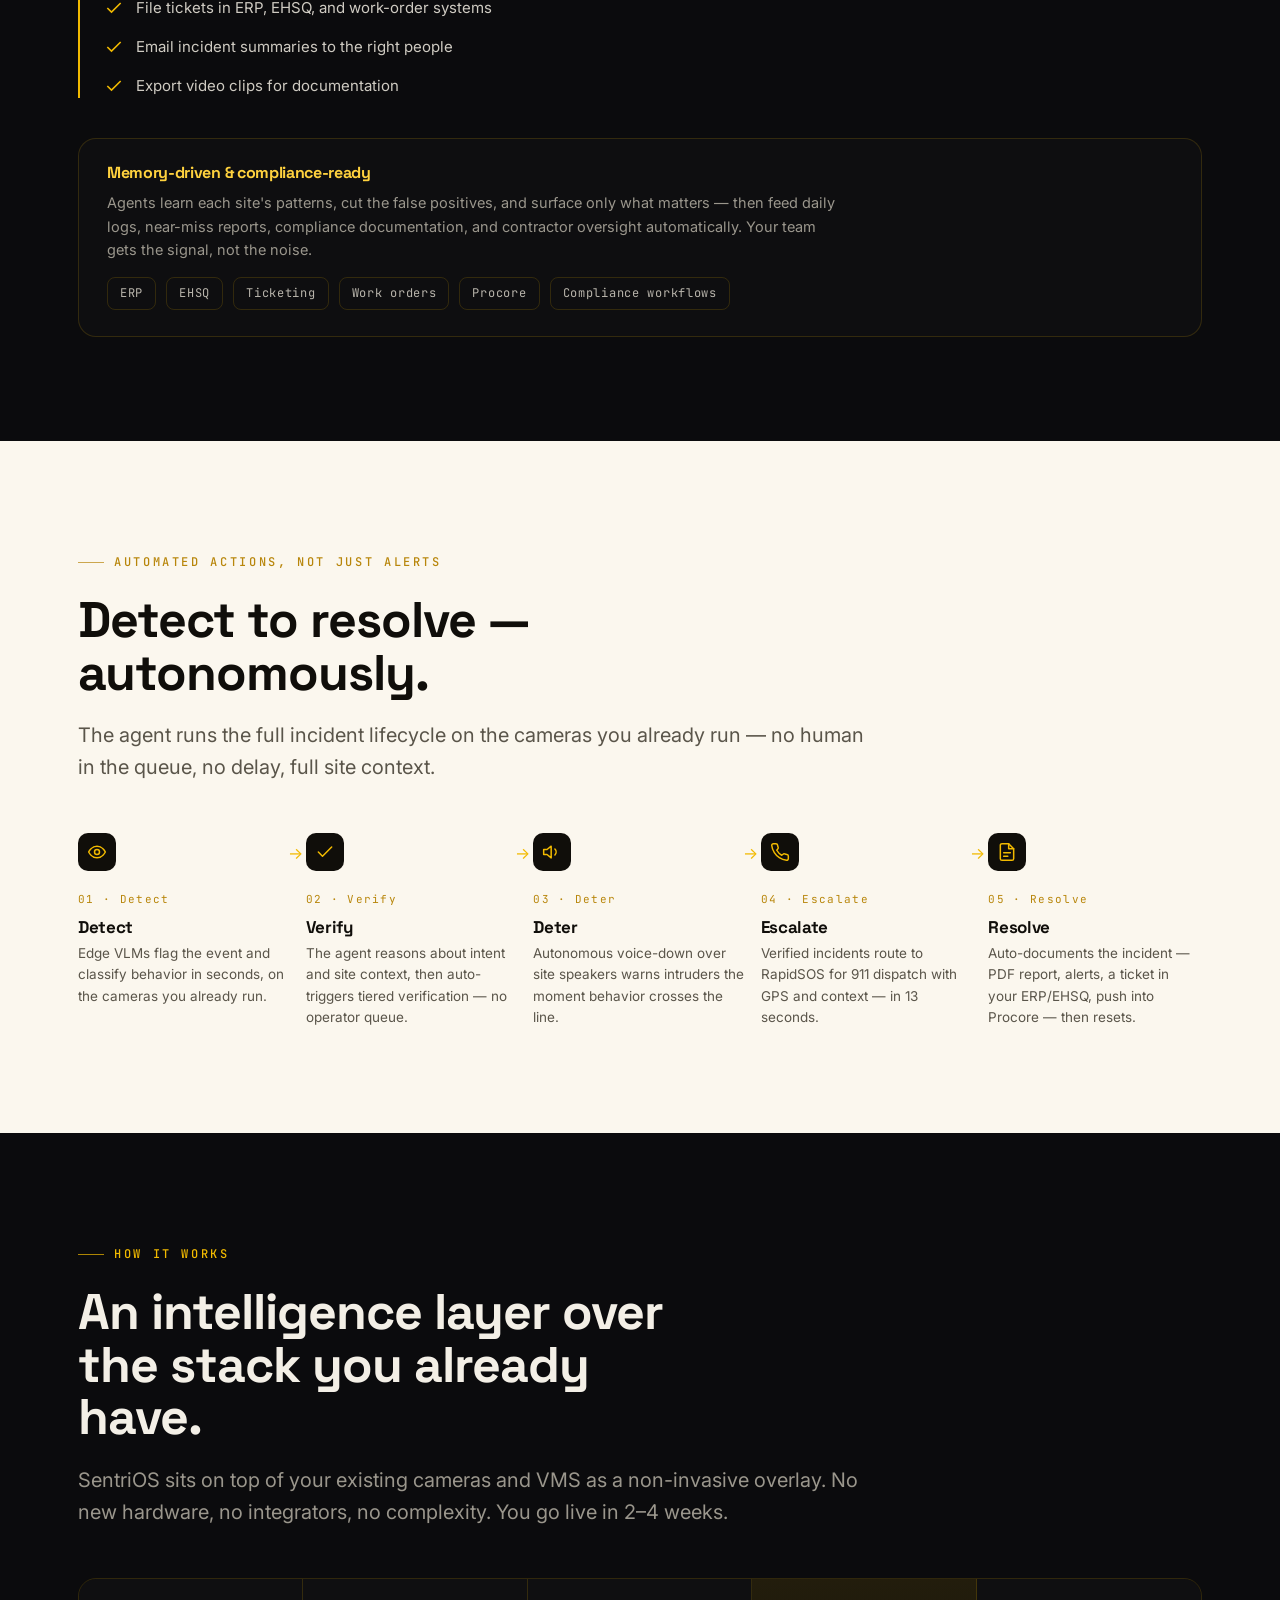
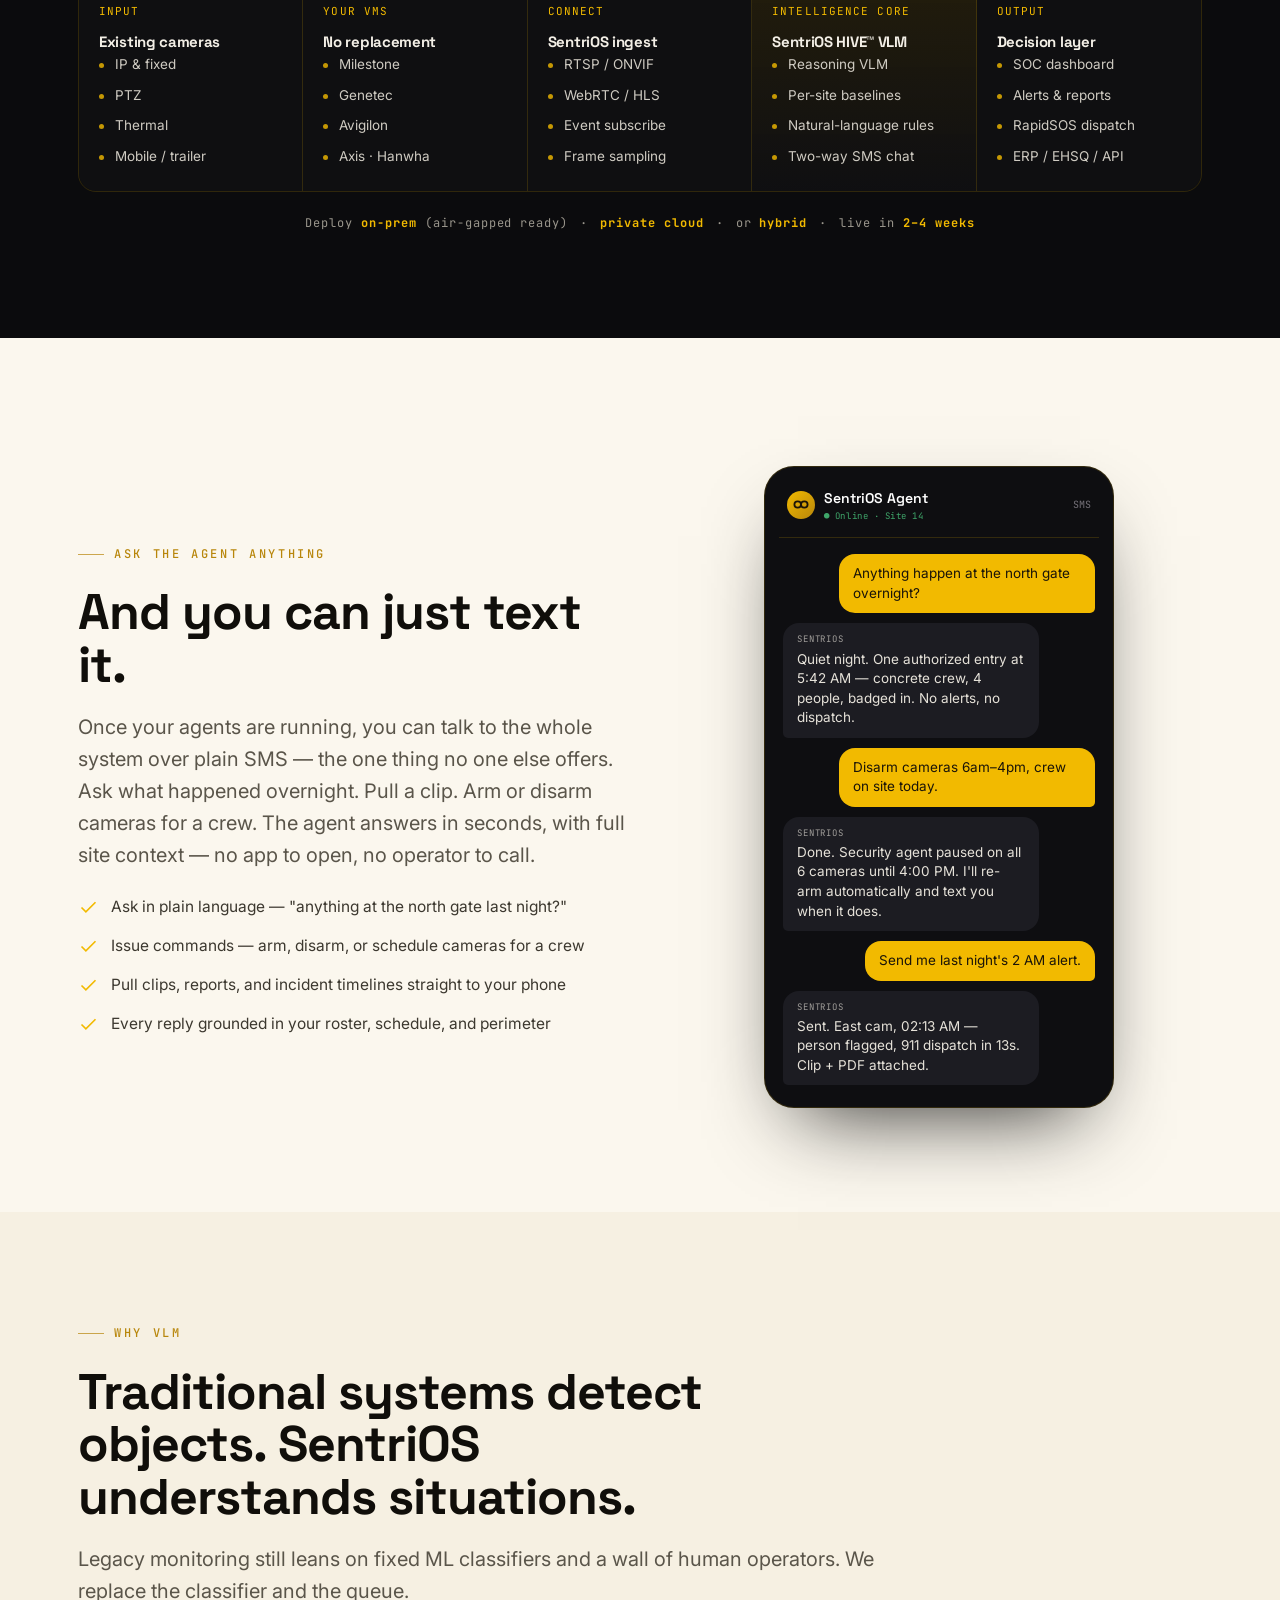
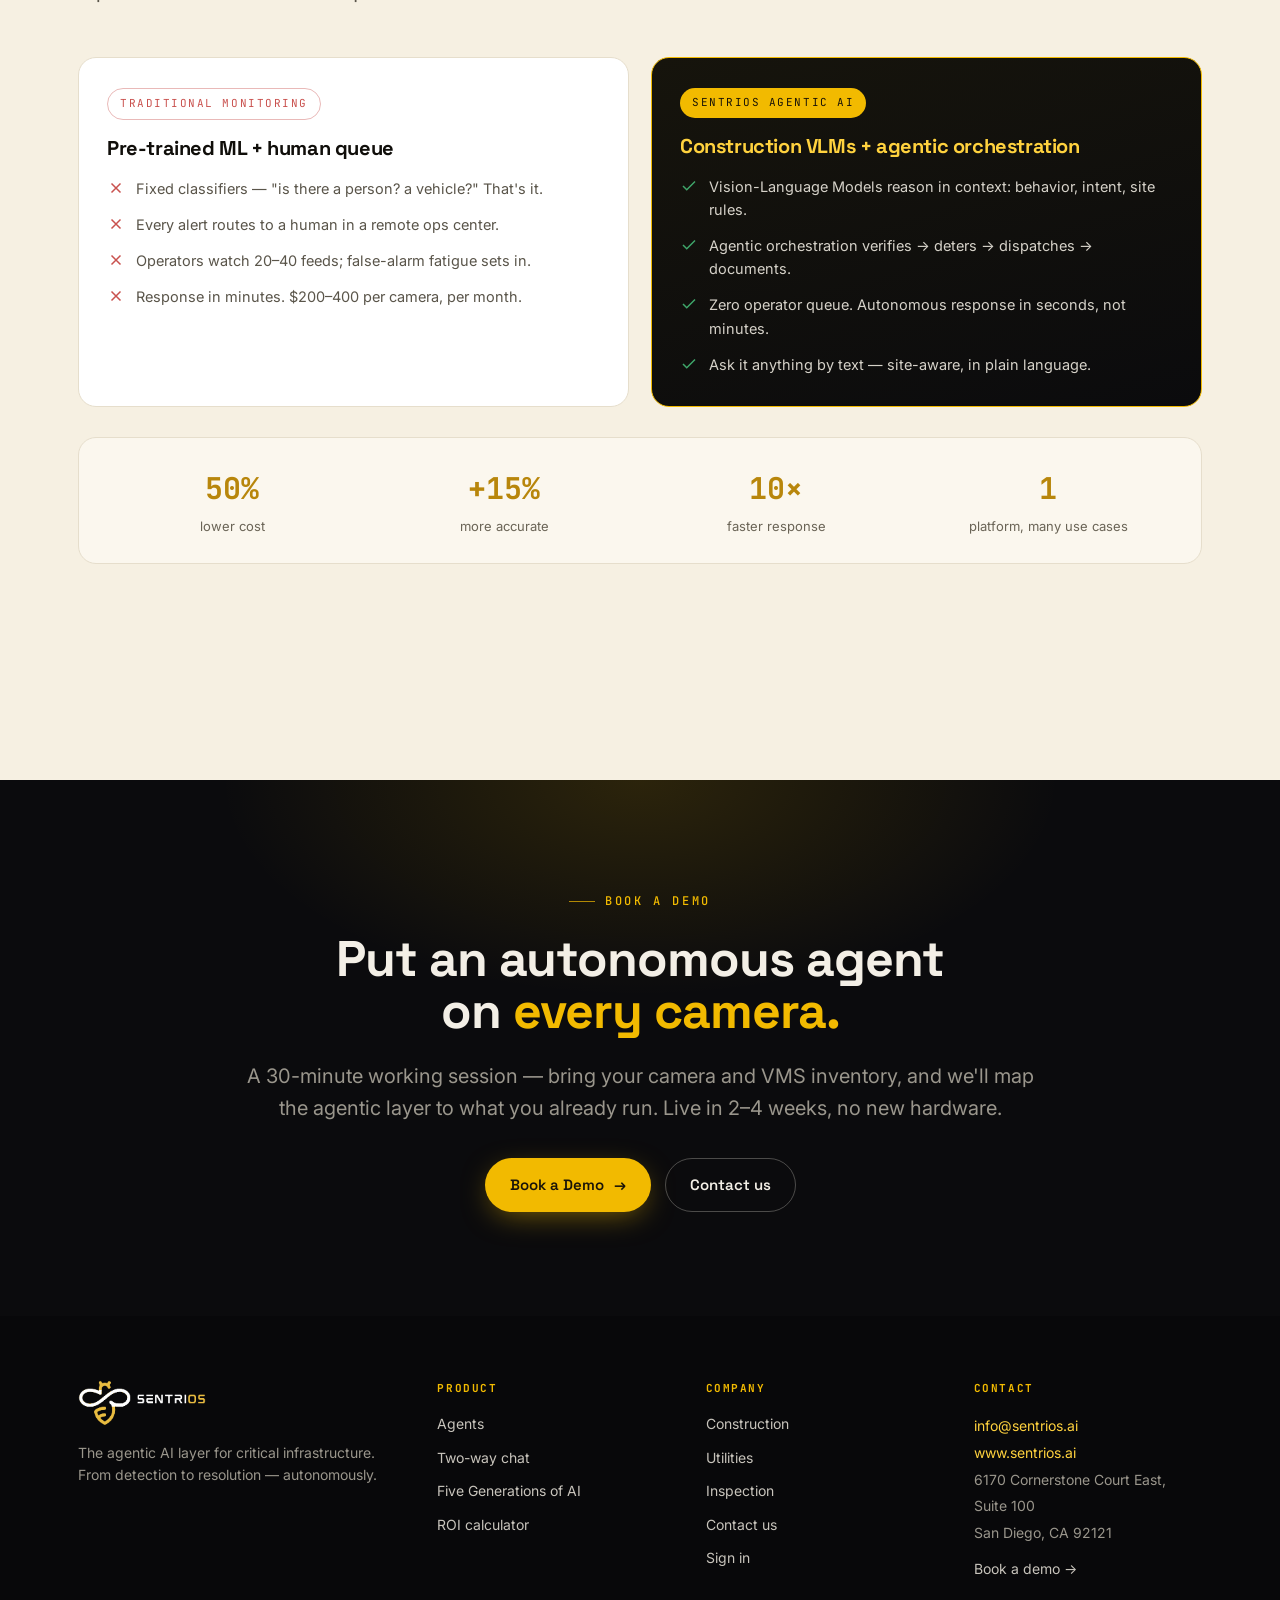
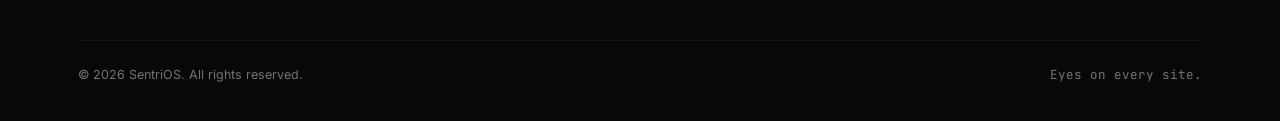
==== commit 3bdffc25: "Add files via upload" ====
--- a/agents.html
+++ b/agents.html
@@ -6,6 +6,14 @@
 <title>SentriOS Agents — The autonomous incident agent</title>
 <meta name="description" content="SentriOS agents detect, verify, deter, escalate, and resolve incidents autonomously on the cameras you already run — and you can talk to them over plain SMS." />
 <meta name="theme-color" content="#F2BA00" />
+<link rel="canonical" href="https://www.sentrios.ai/agents.html">
+<meta property="og:type" content="website">
+<meta property="og:site_name" content="SentriOS">
+<meta property="og:url" content="https://www.sentrios.ai/agents.html">
+<meta property="og:title" content="SentriOS Agents — The autonomous incident agent">
+<meta property="og:description" content="SentriOS agents detect, verify, deter, escalate, and resolve incidents autonomously on the cameras you already run — and you can talk to them over plain SMS.">
+<meta property="og:image" content="https://www.sentrios.ai/og-image.png">
+<meta name="twitter:card" content="summary_large_image">
 <link rel="icon" href="favicon.ico" sizes="any">
 <link rel="icon" type="image/png" sizes="32x32" href="favicon-32.png">
 <link rel="icon" type="image/png" sizes="16x16" href="favicon-16.png">
@@ -232,7 +240,7 @@
         <a href="index.html" class="brand" aria-label="SentriOS home"><img src="logo-light.png" alt="SentriOS"></a>
         <p>The agentic AI layer for critical infrastructure. From detection to resolution — autonomously.</p>
       </div>
-      <div><h5>Product</h5><a class="flink" href="agents.html">Agents</a><a class="flink" href="agents.html#sms">Two-way chat</a><a class="flink" href="five-generations.html">Five Generations of AI</a></div>
+      <div><h5>Product</h5><a class="flink" href="agents.html">Agents</a><a class="flink" href="agents.html#sms">Two-way chat</a><a class="flink" href="five-generations.html">Five Generations of AI</a><a class="flink" href="construction.html#roi">ROI calculator</a></div>
       <div><h5>Company</h5><a class="flink" href="construction.html">Construction</a><a class="flink" href="utilities.html">Utilities</a><a class="flink" href="inspection.html">Inspection</a><a class="flink" href="contact.html">Contact us</a><a class="flink" href="https://app.sentrios.ai" target="_blank" rel="noopener">Sign in</a></div>
       <div><h5>Contact</h5><address><a href="mailto:info@sentrios.ai">info@sentrios.ai</a><br><a href="https://www.sentrios.ai">www.sentrios.ai</a><br>6170 Cornerstone Court East, Suite 100<br>San Diego, CA 92121</address><a class="flink" style="margin-top:12px" href="https://calendly.com/sai-sentrios/30min" target="_blank" rel="noopener">Book a demo &rarr;</a></div>
     </div>
--- a/styles.css
+++ b/styles.css
@@ -612,3 +612,81 @@
 .act-wide ul{columns:2;column-gap:40px}
 @media (max-width:860px){.agent-grid{grid-template-columns:repeat(2,1fr)}}
 @media (max-width:680px){.agent-grid{grid-template-columns:1fr}.act-wide ul{columns:1}}
+
+/* ===== ROI calculator (construction.html #roi) ===== */
+.roi{position:relative;overflow:hidden;background:linear-gradient(180deg,#0B0B0D 0%,#131009 48%,#0B0B0D 100%)}
+.roi::before{content:"";position:absolute;inset:0;background:radial-gradient(760px 420px at 50% 2%,rgba(242,186,0,.11),transparent 62%);pointer-events:none}
+.roi .wrap{position:relative;z-index:1}
+.roi-head{text-align:center;max-width:64ch;margin:0 auto}
+.roi-head .h-sec{max-width:none}
+.roi-head .lead{margin-left:auto;margin-right:auto}
+
+.roi-card{max-width:830px;margin:46px auto 0;background:linear-gradient(180deg,var(--ink-2),#101014);
+  border:1px solid rgba(242,186,0,.30);border-radius:24px;padding:34px 34px 30px;
+  box-shadow:0 40px 90px -40px rgba(0,0,0,.75),inset 0 1px 0 rgba(255,255,255,.04)}
+
+.roi-total{text-align:center;margin:2px 0 6px}
+.roi-total .lab{font-family:'JetBrains Mono',monospace;font-size:10.5px;letter-spacing:.14em;text-transform:uppercase;color:var(--mute);margin-bottom:10px}
+.roi-total .num{font-family:'Space Grotesk',sans-serif;font-weight:700;font-size:clamp(42px,7.4vw,66px);line-height:1;color:var(--gold);text-shadow:0 0 40px rgba(242,186,0,.25)}
+.roi-total .sub{font-size:13.5px;color:var(--mute);margin-top:14px;line-height:1.7}
+.roi-total .sub b{color:var(--gold-bright);font-weight:600;font-family:'JetBrains Mono',monospace}
+
+.roi-bars{margin:24px 0 4px}
+.roi-bar{display:flex;align-items:center;gap:12px;margin-bottom:9px}
+.roi-bar .bl{width:124px;font-size:12.5px;color:var(--mute);flex:0 0 auto}
+.roi-bar .track{position:relative;flex:1;background:rgba(255,255,255,.06);border-radius:8px;height:30px;overflow:hidden}
+.roi-bar .fill{height:100%;border-radius:8px;transition:width .35s ease}
+.roi-bar .fill.without{background:linear-gradient(90deg,#7C2B2A,var(--bad))}
+.roi-bar .fill.with{background:linear-gradient(90deg,var(--gold-deep),var(--gold))}
+.roi-bar .bval{position:absolute;right:10px;top:50%;transform:translateY(-50%);font-family:'JetBrains Mono',monospace;font-weight:700;font-size:12.5px;color:#fff;text-shadow:0 1px 2px rgba(0,0,0,.75)}
+
+.roi-div{height:1px;background:rgba(255,255,255,.09);margin:26px 0}
+
+.roi-sliders{display:flex;flex-direction:column;gap:22px}
+.roi-s .top{display:flex;justify-content:space-between;align-items:baseline;gap:14px;margin-bottom:8px}
+.roi-s .name{font-size:14.5px;color:var(--txt-lt);font-weight:500;cursor:pointer}
+.roi-s .name em{font-style:normal;color:var(--mute-dk);font-size:12.5px}
+.roi-s .val{font-family:'JetBrains Mono',monospace;font-weight:700;font-size:15px;color:#1A1408;background:var(--gold);border-radius:8px;padding:3px 11px;white-space:nowrap}
+.roi-s input[type=range]{-webkit-appearance:none;appearance:none;display:block;width:100%;height:20px;background:transparent;cursor:pointer;margin:0}
+.roi-s input[type=range]:focus{outline:none}
+.roi-s input[type=range]:focus-visible{outline:2px solid var(--gold);outline-offset:6px;border-radius:999px}
+.roi-s input[type=range]::-webkit-slider-runnable-track{height:6px;border-radius:999px;
+  background:linear-gradient(90deg,var(--gold-deep),var(--gold)) no-repeat;background-size:var(--pct,50%) 100%;
+  background-color:rgba(255,255,255,.10)}
+.roi-s input[type=range]::-webkit-slider-thumb{-webkit-appearance:none;appearance:none;width:20px;height:20px;border-radius:50%;
+  background:#fff;border:3px solid var(--gold);box-shadow:0 2px 8px rgba(0,0,0,.5);margin-top:-7px}
+.roi-s input[type=range]::-moz-range-track{height:6px;border-radius:999px;background:rgba(255,255,255,.10)}
+.roi-s input[type=range]::-moz-range-progress{height:6px;border-radius:999px;background:linear-gradient(90deg,var(--gold-deep),var(--gold))}
+.roi-s input[type=range]::-moz-range-thumb{width:14px;height:14px;border-radius:50%;background:#fff;border:3px solid var(--gold);box-shadow:0 2px 8px rgba(0,0,0,.5)}
+
+.roi-assume{font-size:11.5px;line-height:1.65;color:var(--mute-dk);margin:20px 0 0;text-align:center}
+.roi-assume b{color:var(--mute);font-weight:600}
+
+.roi-k{margin-top:2px}
+.roi-krow{display:flex;align-items:center;gap:14px;padding:13px 0;border-top:1px solid rgba(255,255,255,.09)}
+.roi-krow .kn{font-family:'JetBrains Mono',monospace;font-size:10.5px;color:var(--gold-deep);background:rgba(242,186,0,.10);border:1px solid rgba(242,186,0,.30);border-radius:6px;padding:3px 6px;flex:0 0 auto}
+.roi-krow .kname{font-size:13.5px;color:var(--txt-lt);flex:1;min-width:0}
+.roi-krow .kname em{font-style:normal;color:var(--mute-dk);font-size:12.5px}
+.roi-krow .kfig{font-family:'JetBrains Mono',monospace;font-size:12.5px;color:var(--mute);text-align:right;white-space:nowrap}
+.roi-krow .kfig .arw{color:var(--mute-dk)}
+.roi-krow .kfig .to{color:var(--gold-bright)}
+.roi-krow .ksave{font-family:'JetBrains Mono',monospace;font-size:12.5px;font-weight:700;color:#59C08A;flex:0 0 auto;min-width:100px;text-align:right}
+.roi-krow .ksave.gold{color:var(--gold-bright)}
+
+.roi-cta{margin-top:28px;display:flex;gap:12px;flex-wrap:wrap;justify-content:center}
+.roi-cta .btn{font-size:14px;padding:13px 22px}
+.roi-disc{font-size:11.5px;color:var(--mute-dk);line-height:1.6;text-align:center;margin:18px auto 0;max-width:62ch}
+
+@media (max-width:680px){
+  .roi-card{padding:26px 20px}
+  .roi-bar .bl{width:96px;font-size:11.5px}
+  .roi-krow{flex-wrap:wrap;row-gap:6px}
+  .roi-krow .kname{flex:1 1 auto}
+  .roi-krow .kfig{flex:1 1 100%;text-align:left;padding-left:36px}
+  .roi-krow .ksave{min-width:0;margin-left:auto}
+}
+
+/* ===== brand logo sizing for the new SentriOS lockup ===== */
+.brand img{height:50px}
+.foot-brand .brand img{height:46px}
+@media (max-width:680px){ .brand img{height:42px} }
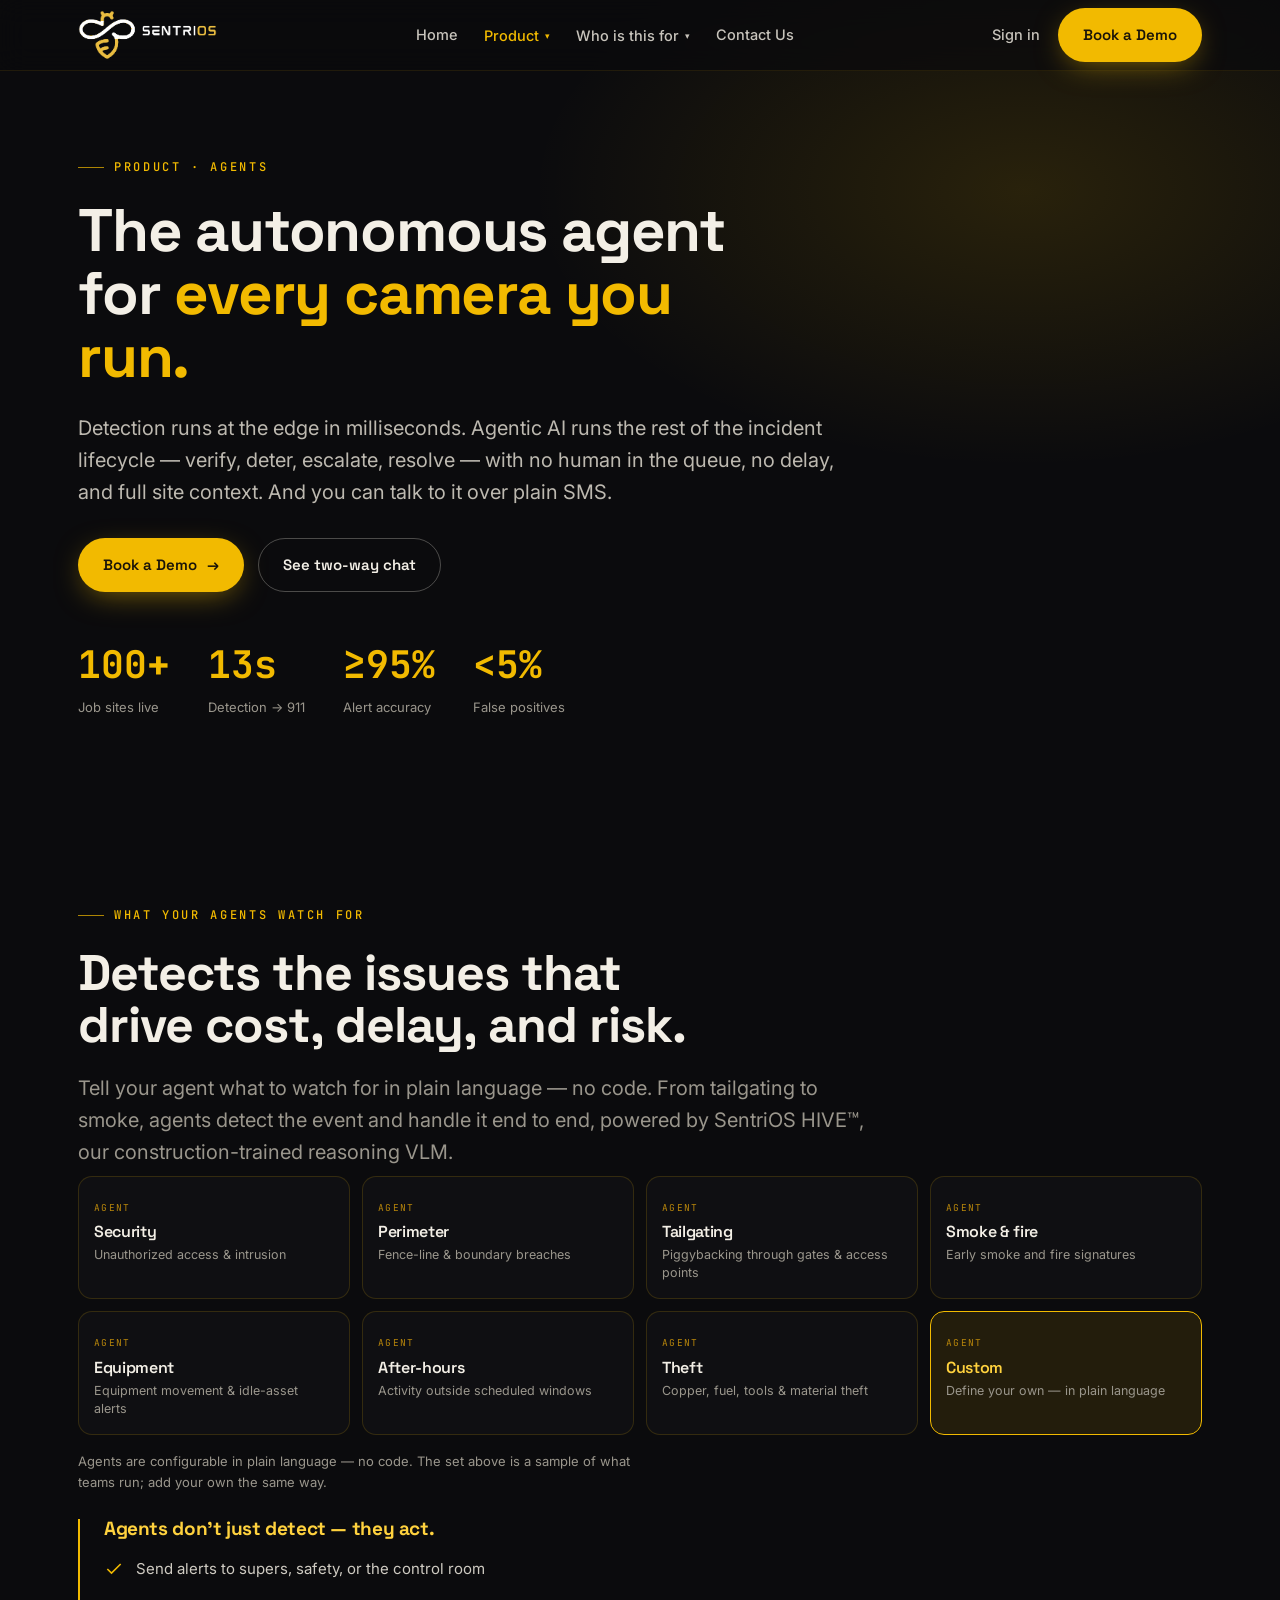
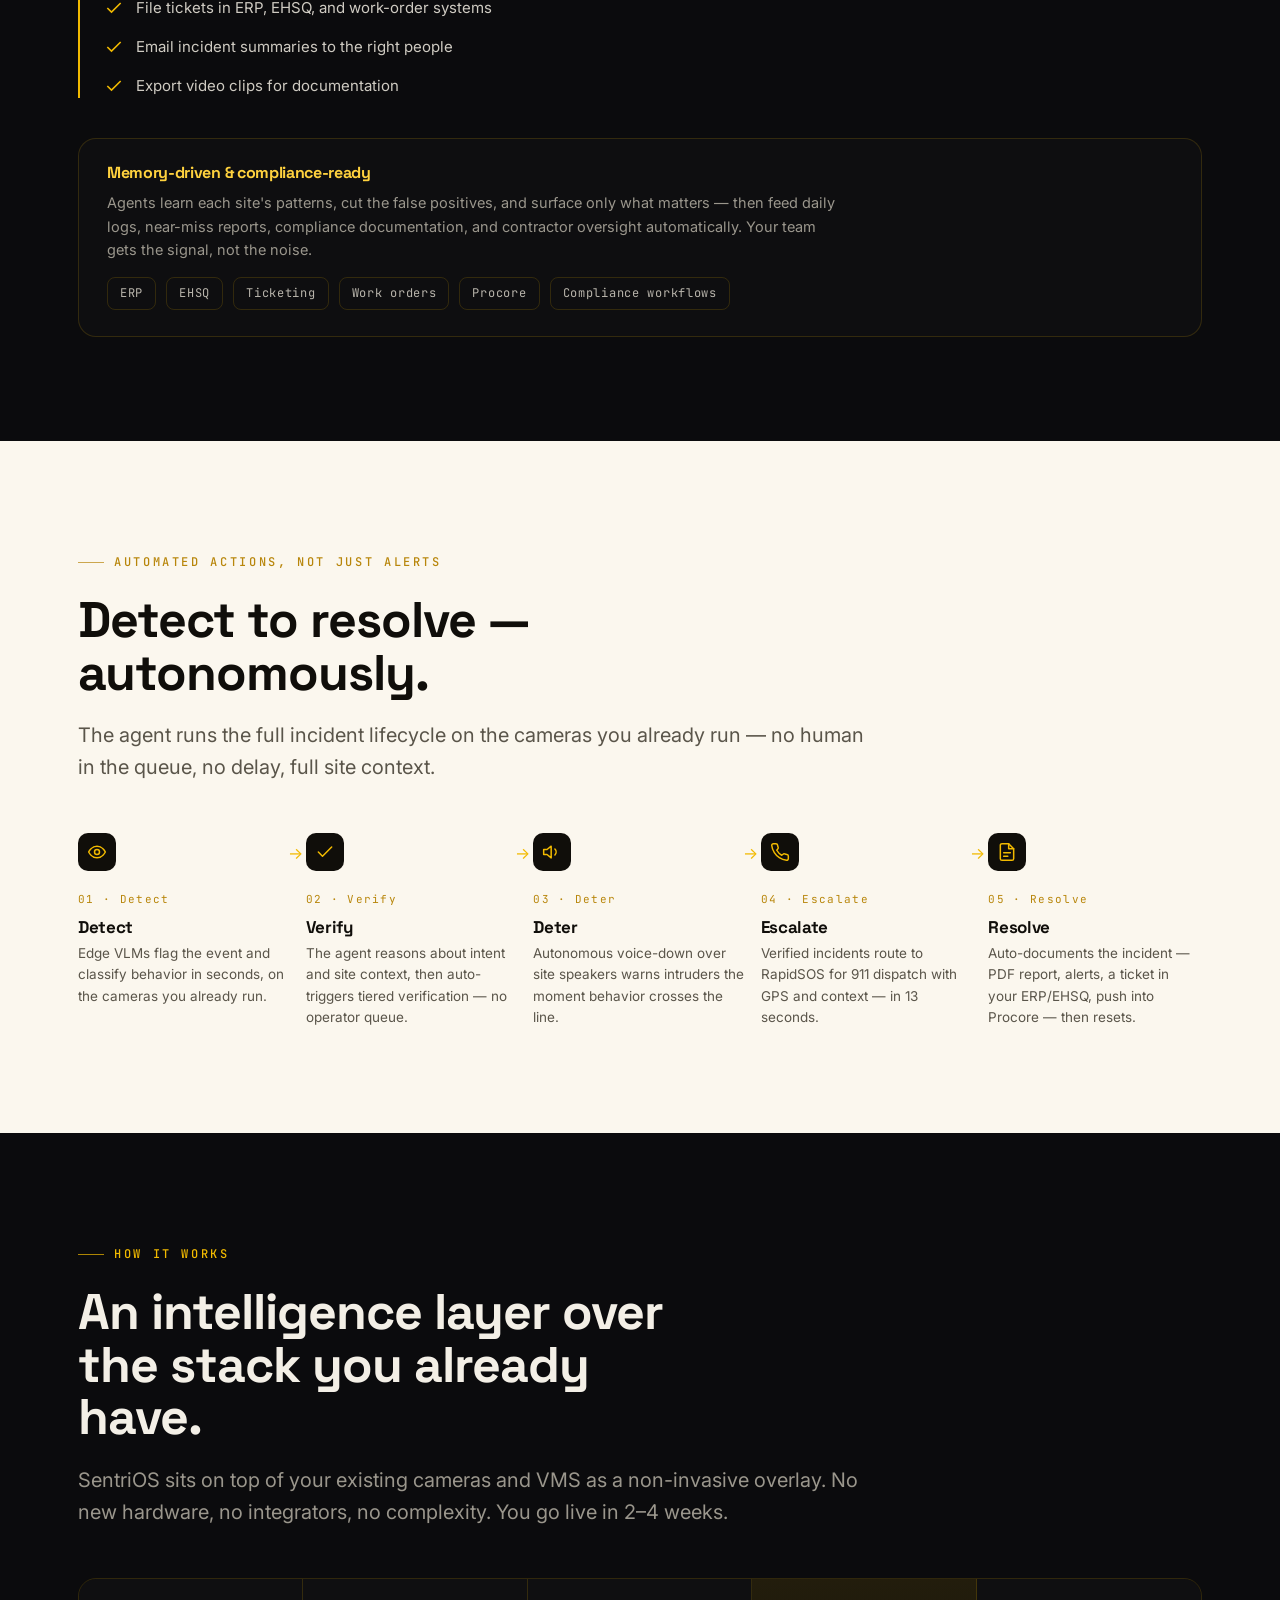
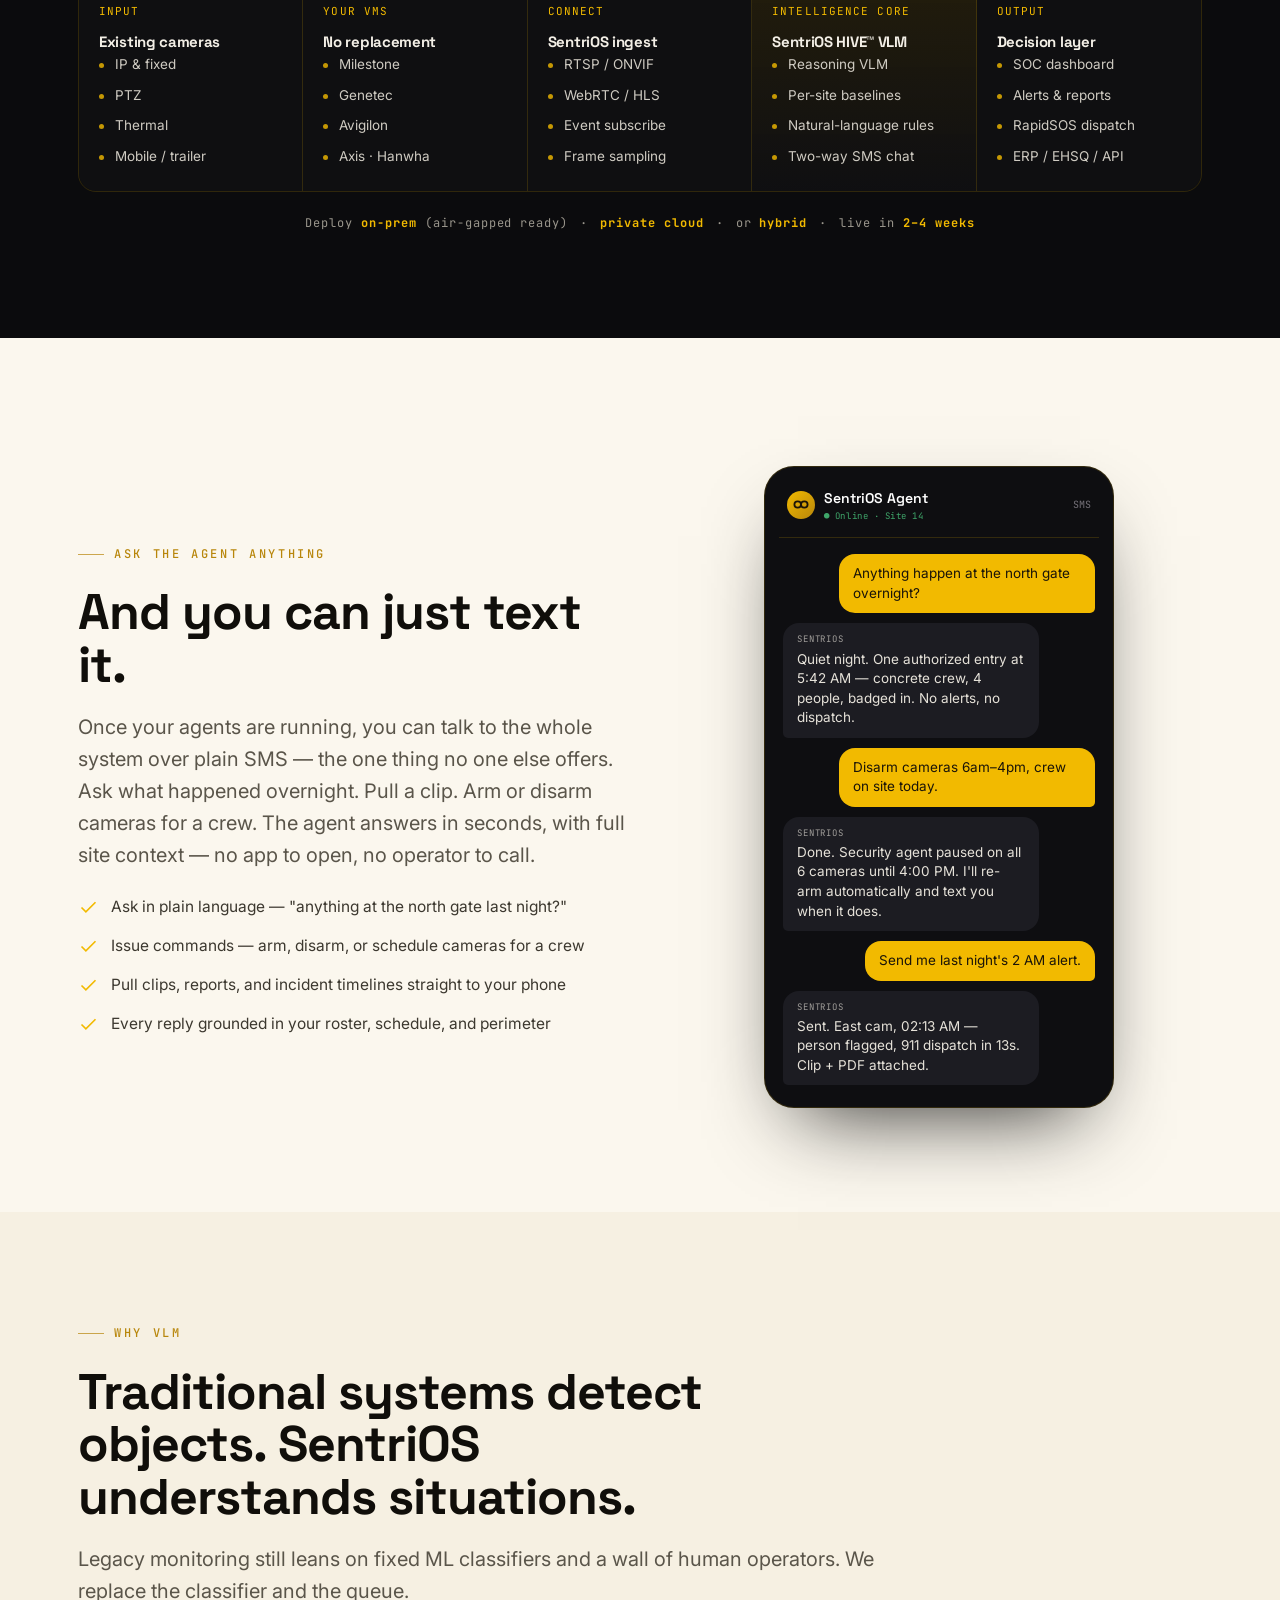
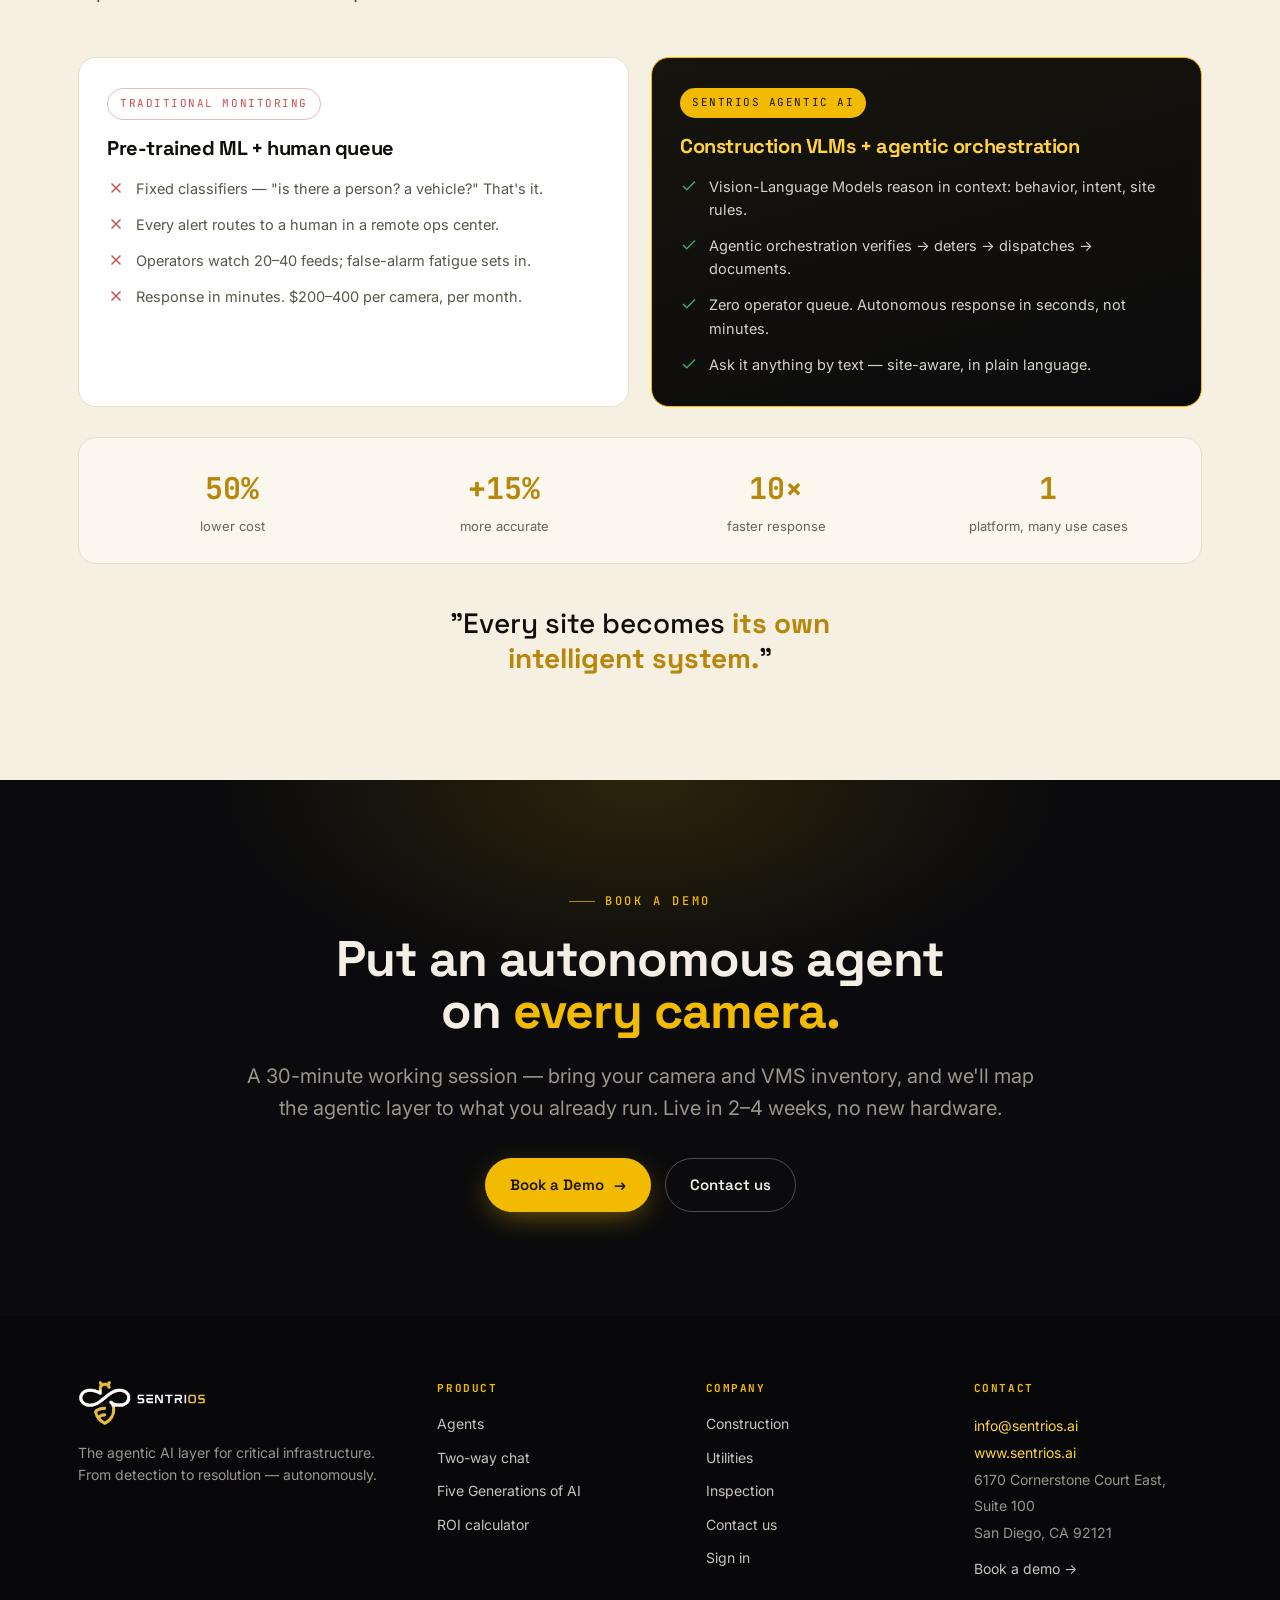
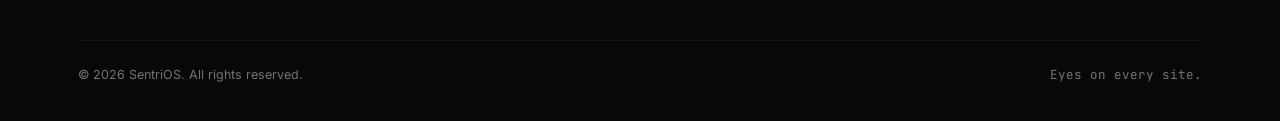
==== commit 18744bcf: "Add files via upload" ====
--- a/agents.html
+++ b/agents.html
@@ -38,7 +38,7 @@
       <div class="dropdown">
         <button class="ddbtn" aria-haspopup="true">Who is this for <span class="caret">&#9662;</span></button>
         <div class="ddmenu">
-          <a href="construction.html">Construction trailers<span class="d">Security AI for job sites</span></a>
+          <a href="construction.html">Construction sites<span class="d">Security AI for job sites</span></a>
           <a href="utilities.html">Utilities<span class="d">Advancing utility operations</span></a>
           <a href="inspection.html">Inspection companies<span class="d">An AI co-inspector</span></a>
         </div>
--- a/styles.css
+++ b/styles.css
@@ -613,77 +613,198 @@
 @media (max-width:860px){.agent-grid{grid-template-columns:repeat(2,1fr)}}
 @media (max-width:680px){.agent-grid{grid-template-columns:1fr}.act-wide ul{columns:1}}
 
-/* ===== ROI calculator (construction.html #roi) ===== */
-.roi{position:relative;overflow:hidden;background:linear-gradient(180deg,#0B0B0D 0%,#131009 48%,#0B0B0D 100%)}
-.roi::before{content:"";position:absolute;inset:0;background:radial-gradient(760px 420px at 50% 2%,rgba(242,186,0,.11),transparent 62%);pointer-events:none}
+/* ===================================================================
+   ROI calculator — construction.html #roi
+   Ledger layout on the site's dark palette. All rules scoped .roi*.
+   =================================================================== */
+.roi{position:relative;overflow:hidden;background:linear-gradient(180deg,#0B0B0D 0%,#121009 46%,#0B0B0D 100%);
+  --roi-panel:#141418; --roi-well:#0F0F12; --roi-rule:rgba(255,255,255,.10);
+  --roi-gain:#59C08A; --roi-cost:#D2645F}
+.roi::before{content:"";position:absolute;inset:0;background:radial-gradient(780px 420px at 50% 2%,rgba(242,186,0,.10),transparent 62%);pointer-events:none}
 .roi .wrap{position:relative;z-index:1}
-.roi-head{text-align:center;max-width:64ch;margin:0 auto}
+.roi-head{text-align:center;max-width:66ch;margin:0 auto}
 .roi-head .h-sec{max-width:none}
 .roi-head .lead{margin-left:auto;margin-right:auto}
 
-.roi-card{max-width:830px;margin:46px auto 0;background:linear-gradient(180deg,var(--ink-2),#101014);
-  border:1px solid rgba(242,186,0,.30);border-radius:24px;padding:34px 34px 30px;
-  box-shadow:0 40px 90px -40px rgba(0,0,0,.75),inset 0 1px 0 rgba(255,255,255,.04)}
-
-.roi-total{text-align:center;margin:2px 0 6px}
-.roi-total .lab{font-family:'JetBrains Mono',monospace;font-size:10.5px;letter-spacing:.14em;text-transform:uppercase;color:var(--mute);margin-bottom:10px}
-.roi-total .num{font-family:'Space Grotesk',sans-serif;font-weight:700;font-size:clamp(42px,7.4vw,66px);line-height:1;color:var(--gold);text-shadow:0 0 40px rgba(242,186,0,.25)}
-.roi-total .sub{font-size:13.5px;color:var(--mute);margin-top:14px;line-height:1.7}
-.roi-total .sub b{color:var(--gold-bright);font-weight:600;font-family:'JetBrains Mono',monospace}
-
-.roi-bars{margin:24px 0 4px}
-.roi-bar{display:flex;align-items:center;gap:12px;margin-bottom:9px}
-.roi-bar .bl{width:124px;font-size:12.5px;color:var(--mute);flex:0 0 auto}
-.roi-bar .track{position:relative;flex:1;background:rgba(255,255,255,.06);border-radius:8px;height:30px;overflow:hidden}
-.roi-bar .fill{height:100%;border-radius:8px;transition:width .35s ease}
-.roi-bar .fill.without{background:linear-gradient(90deg,#7C2B2A,var(--bad))}
-.roi-bar .fill.with{background:linear-gradient(90deg,var(--gold-deep),var(--gold))}
-.roi-bar .bval{position:absolute;right:10px;top:50%;transform:translateY(-50%);font-family:'JetBrains Mono',monospace;font-weight:700;font-size:12.5px;color:#fff;text-shadow:0 1px 2px rgba(0,0,0,.75)}
-
-.roi-div{height:1px;background:rgba(255,255,255,.09);margin:26px 0}
-
-.roi-sliders{display:flex;flex-direction:column;gap:22px}
-.roi-s .top{display:flex;justify-content:space-between;align-items:baseline;gap:14px;margin-bottom:8px}
-.roi-s .name{font-size:14.5px;color:var(--txt-lt);font-weight:500;cursor:pointer}
-.roi-s .name em{font-style:normal;color:var(--mute-dk);font-size:12.5px}
-.roi-s .val{font-family:'JetBrains Mono',monospace;font-weight:700;font-size:15px;color:#1A1408;background:var(--gold);border-radius:8px;padding:3px 11px;white-space:nowrap}
-.roi-s input[type=range]{-webkit-appearance:none;appearance:none;display:block;width:100%;height:20px;background:transparent;cursor:pointer;margin:0}
-.roi-s input[type=range]:focus{outline:none}
-.roi-s input[type=range]:focus-visible{outline:2px solid var(--gold);outline-offset:6px;border-radius:999px}
-.roi-s input[type=range]::-webkit-slider-runnable-track{height:6px;border-radius:999px;
-  background:linear-gradient(90deg,var(--gold-deep),var(--gold)) no-repeat;background-size:var(--pct,50%) 100%;
-  background-color:rgba(255,255,255,.10)}
-.roi-s input[type=range]::-webkit-slider-thumb{-webkit-appearance:none;appearance:none;width:20px;height:20px;border-radius:50%;
-  background:#fff;border:3px solid var(--gold);box-shadow:0 2px 8px rgba(0,0,0,.5);margin-top:-7px}
-.roi-s input[type=range]::-moz-range-track{height:6px;border-radius:999px;background:rgba(255,255,255,.10)}
-.roi-s input[type=range]::-moz-range-progress{height:6px;border-radius:999px;background:linear-gradient(90deg,var(--gold-deep),var(--gold))}
-.roi-s input[type=range]::-moz-range-thumb{width:14px;height:14px;border-radius:50%;background:#fff;border:3px solid var(--gold);box-shadow:0 2px 8px rgba(0,0,0,.5)}
-
-.roi-assume{font-size:11.5px;line-height:1.65;color:var(--mute-dk);margin:20px 0 0;text-align:center}
-.roi-assume b{color:var(--mute);font-weight:600}
-
-.roi-k{margin-top:2px}
-.roi-krow{display:flex;align-items:center;gap:14px;padding:13px 0;border-top:1px solid rgba(255,255,255,.09)}
-.roi-krow .kn{font-family:'JetBrains Mono',monospace;font-size:10.5px;color:var(--gold-deep);background:rgba(242,186,0,.10);border:1px solid rgba(242,186,0,.30);border-radius:6px;padding:3px 6px;flex:0 0 auto}
-.roi-krow .kname{font-size:13.5px;color:var(--txt-lt);flex:1;min-width:0}
-.roi-krow .kname em{font-style:normal;color:var(--mute-dk);font-size:12.5px}
-.roi-krow .kfig{font-family:'JetBrains Mono',monospace;font-size:12.5px;color:var(--mute);text-align:right;white-space:nowrap}
-.roi-krow .kfig .arw{color:var(--mute-dk)}
-.roi-krow .kfig .to{color:var(--gold-bright)}
-.roi-krow .ksave{font-family:'JetBrains Mono',monospace;font-size:12.5px;font-weight:700;color:#59C08A;flex:0 0 auto;min-width:100px;text-align:right}
-.roi-krow .ksave.gold{color:var(--gold-bright)}
-
-.roi-cta{margin-top:28px;display:flex;gap:12px;flex-wrap:wrap;justify-content:center}
-.roi-cta .btn{font-size:14px;padding:13px 22px}
-.roi-disc{font-size:11.5px;color:var(--mute-dk);line-height:1.6;text-align:center;margin:18px auto 0;max-width:62ch}
-
+/* ---- segmented controls ---- */
+.roi-controls{display:flex;flex-wrap:wrap;gap:26px;align-items:flex-end;justify-content:center;margin:40px 0 26px}
+.roi-ctl-lab{display:block;font-family:'JetBrains Mono',monospace;font-size:10.5px;letter-spacing:.14em;
+  text-transform:uppercase;color:var(--mute);margin-bottom:9px;text-align:center}
+.roi-seg{display:flex;border:1px solid rgba(242,186,0,.34);border-radius:11px;overflow:hidden;background:var(--roi-panel)}
+.roi-seg button{font-family:'Inter',sans-serif;font-size:14px;font-weight:500;padding:11px 20px;background:none;
+  border:0;border-right:1px solid var(--roi-rule);cursor:pointer;color:#C8C4BC;white-space:nowrap;transition:background .18s,color .18s}
+.roi-seg button:last-child{border-right:0}
+.roi-seg button:hover{color:var(--gold)}
+.roi-seg button[aria-pressed="true"]{background:var(--gold);color:#1A1408;font-weight:600}
+.roi-seg.small button{font-size:12.5px;padding:9px 15px}
+.roi-seg button:focus-visible{outline:2px solid var(--gold);outline-offset:2px;z-index:1}
+
+/* ---- two-column layout ---- */
+.roi-cols{display:grid;grid-template-columns:.94fr 1.06fr;gap:26px;align-items:start}
+.roi-card{background:var(--roi-panel);border:1px solid var(--line-dk);border-radius:var(--r);overflow:hidden;
+  box-shadow:0 30px 70px -40px rgba(0,0,0,.8)}
+.roi-card-hd{padding:14px 22px;border-bottom:1px solid var(--roi-rule);display:flex;justify-content:space-between;
+  align-items:baseline;gap:12px;flex-wrap:wrap}
+.roi-card-hd h3{font-family:'Space Grotesk',sans-serif;font-weight:600;font-size:15px;letter-spacing:.11em;
+  text-transform:uppercase;margin:0;color:var(--txt-lt)}
+.roi-card-hd .note{font-family:'JetBrains Mono',monospace;font-size:10.5px;color:var(--mute-dk)}
+.roi-card-bd{padding:2px 22px 14px}
+
+/* ---- inputs ---- */
+.roi-grp{font-family:'JetBrains Mono',monospace;font-size:10px;letter-spacing:.15em;text-transform:uppercase;
+  color:var(--gold-deep);padding:18px 0 6px;border-bottom:1px solid var(--roi-rule);margin-bottom:2px}
+.roi-field{padding:12px 0;border-bottom:1px solid var(--roi-rule)}
+.roi-field:last-child{border-bottom:0}
+.roi-field-top{display:flex;justify-content:space-between;align-items:center;gap:14px}
+.roi-field label{font-size:14px;font-weight:500;line-height:1.35;color:var(--txt-lt);cursor:pointer}
+.roi-field .hint{display:block;font-size:12px;color:var(--mute-dk);font-weight:400;margin-top:3px;line-height:1.45}
+.roi-field input[type=number]{font-family:'JetBrains Mono',monospace;font-size:14px;font-weight:500;width:100px;
+  text-align:right;padding:7px 9px;border:1px solid rgba(242,186,0,.3);border-radius:8px;background:var(--roi-well);
+  color:var(--gold);flex:none}
+.roi-field input[type=number]:focus-visible{outline:2px solid var(--gold);outline-offset:1px}
+.roi-field input[type=range]{-webkit-appearance:none;appearance:none;display:block;width:100%;height:18px;
+  background:transparent;cursor:pointer;margin:10px 0 0}
+.roi-field input[type=range]:focus{outline:none}
+.roi-field input[type=range]:focus-visible{outline:2px solid var(--gold);outline-offset:4px;border-radius:999px}
+.roi-field input[type=range]::-webkit-slider-runnable-track{height:5px;border-radius:999px;
+  background:linear-gradient(90deg,var(--gold-deep),var(--gold)) no-repeat;background-size:var(--pct,0%) 100%;
+  background-color:rgba(255,255,255,.11)}
+.roi-field input[type=range]::-webkit-slider-thumb{-webkit-appearance:none;appearance:none;width:17px;height:17px;
+  border-radius:50%;background:#fff;border:3px solid var(--gold);box-shadow:0 2px 8px rgba(0,0,0,.6);margin-top:-6px}
+.roi-field input[type=range]::-moz-range-track{height:5px;border-radius:999px;background:rgba(255,255,255,.11)}
+.roi-field input[type=range]::-moz-range-progress{height:5px;border-radius:999px;background:linear-gradient(90deg,var(--gold-deep),var(--gold))}
+.roi-field input[type=range]::-moz-range-thumb{width:12px;height:12px;border-radius:50%;background:#fff;border:3px solid var(--gold)}
+
+/* ---- a field the no-monitoring case takes over ---- */
+.roi-field.is-forced input[type=range]{display:none}
+.roi-field.is-forced label{opacity:.62}
+.roi-field.is-forced input[type=number]{color:var(--roi-cost);border-color:rgba(210,100,95,.55);
+  background:rgba(210,100,95,.09);cursor:not-allowed;opacity:1}
+.roi-field .forced{margin-top:10px;font-family:'JetBrains Mono',monospace;font-size:11px;line-height:1.55;
+  color:var(--roi-cost);border-left:2px solid var(--roi-cost);padding-left:11px}
+
+/* ---- locked facts ---- */
+.roi-locks{padding:4px 22px 22px}
+.roi-lock{display:flex;justify-content:space-between;align-items:center;gap:14px;padding:12px 16px;
+  background:linear-gradient(90deg,rgba(242,186,0,.10),rgba(242,186,0,.02));border:1px solid rgba(242,186,0,.28);
+  border-radius:11px;margin-top:9px}
+.roi-lock .l{font-size:13.5px;font-weight:500;color:var(--txt-lt)}
+.roi-lock .l .hint{display:block;font-size:11.5px;font-weight:400;color:var(--mute-dk);margin-top:3px;line-height:1.4}
+.roi-lock .r{font-family:'JetBrains Mono',monospace;font-size:14px;color:var(--gold);font-weight:500;white-space:nowrap;text-align:right}
+
+.roi-noscript{font-size:13px;line-height:1.6;color:var(--mute);padding:16px 0;margin:0}
+
+/* ---- inline flags in the ledger ---- */
+.roi-flag{padding:12px 22px;border-bottom:1px solid var(--roi-rule);border-left:3px solid var(--gold);
+  background:linear-gradient(90deg,rgba(242,186,0,.10),transparent);font-size:12.5px;line-height:1.55;color:#D6D2C9}
+.roi-flag b{color:var(--gold-bright);font-weight:600}
+
+/* ---- ledger ---- */
+.roi-hero{padding:24px 22px 20px;border-bottom:1px solid var(--roi-rule);background:var(--roi-well)}
+.roi-hero .lbl{font-family:'JetBrains Mono',monospace;font-size:10.5px;letter-spacing:.14em;text-transform:uppercase;color:var(--mute)}
+.roi-hero .big{font-family:'Space Grotesk',sans-serif;font-weight:700;font-size:clamp(40px,6.4vw,62px);line-height:1;
+  margin:8px 0 4px;letter-spacing:-.015em;font-variant-numeric:tabular-nums;color:var(--gold);
+  text-shadow:0 0 40px rgba(242,186,0,.22)}
+.roi-hero .big.neg{color:var(--roi-cost);text-shadow:none}
+.roi-hero .sub{font-family:'JetBrains Mono',monospace;font-size:12px;color:var(--mute);line-height:1.75}
+.roi-hero .sub b{font-weight:500;color:var(--gold-bright)}
+
+.roi-line{padding:14px 22px;border-bottom:1px solid var(--roi-rule);display:flex;justify-content:space-between;gap:18px;align-items:flex-start}
+.roi-line .l{flex:1;min-width:0}
+.roi-line .t{font-size:14px;font-weight:500;color:var(--txt-lt)}
+.roi-line .m{font-family:'JetBrains Mono',monospace;font-size:11px;color:var(--mute-dk);margin-top:4px;line-height:1.55;overflow-wrap:anywhere}
+.roi-line .v{font-family:'JetBrains Mono',monospace;font-size:15px;font-weight:500;white-space:nowrap;font-variant-numeric:tabular-nums;color:var(--txt-lt)}
+.roi-line .v.pos{color:var(--roi-gain)}
+.roi-line .v.neg{color:var(--roi-cost)}
+.roi-sub-total{background:rgba(255,255,255,.028)}
+.roi-sub-total .t{font-weight:600}
+.roi-total{border-top:1px solid rgba(242,186,0,.45);border-bottom:0;background:linear-gradient(90deg,rgba(242,186,0,.09),transparent)}
+.roi-total .t{font-family:'Space Grotesk',sans-serif;font-size:15px;font-weight:700;letter-spacing:.08em;text-transform:uppercase}
+.roi-total .v{font-size:18px}
+
+.roi-strip{display:grid;grid-template-columns:repeat(3,1fr);border-top:1px solid var(--roi-rule)}
+.roi-strip div{padding:16px 18px;border-right:1px solid var(--roi-rule)}
+.roi-strip div:last-child{border-right:0}
+.roi-strip .k{font-family:'JetBrains Mono',monospace;font-size:9.5px;letter-spacing:.11em;text-transform:uppercase;color:var(--mute-dk);line-height:1.5}
+.roi-strip .n{font-family:'Space Grotesk',sans-serif;font-size:23px;font-weight:700;margin-top:6px;font-variant-numeric:tabular-nums;color:var(--gold)}
+
+.roi-acts{display:flex;flex-wrap:wrap;gap:11px;padding:18px 22px;border-top:1px solid var(--roi-rule)}
+.roi-acts .btn{font-size:13.5px;padding:11px 18px}
+
+/* ---- send this summary ---- */
+.roi-send{padding:18px 22px;border-top:1px solid var(--roi-rule);background:rgba(255,255,255,.025)}
+.roi-send .st{font-size:13.5px;font-weight:600;color:var(--txt-lt);margin-bottom:4px}
+.roi-send .sh{font-size:12px;line-height:1.5;color:var(--mute-dk);margin-bottom:11px;max-width:62ch}
+.roi-send .srow{display:flex;flex-wrap:wrap;gap:9px}
+.roi-send input[type=email]{font-family:'Inter',sans-serif;font-size:13.5px;padding:10px 12px;border-radius:9px;
+  border:1px solid var(--line-dk);background:var(--roi-well);color:var(--txt-lt);flex:1 1 230px;min-width:0}
+.roi-send input[type=email]::placeholder{color:var(--mute-dk)}
+.roi-send input[type=email]:focus-visible{outline:2px solid var(--gold);outline-offset:1px}
+.roi-send .btn{padding:10px 18px;font-size:13.5px;background:transparent}
+.roi-send .btn:hover{border-color:var(--gold);color:var(--gold)}
+.roi-consent{font-size:11px;line-height:1.5;color:var(--mute-dk);margin:10px 0 0;max-width:62ch}
+.roi-consent a{color:var(--gold-deep);text-decoration:underline}
+.roi-consent a:hover{color:var(--gold)}
+.roi-send .msg{font-family:'JetBrains Mono',monospace;font-size:11.5px;color:var(--roi-gain);margin-top:9px;min-height:15px}
+.roi-send .msg.err{color:var(--roi-cost)}
+.roi-send .msg b{color:var(--txt-lt);font-weight:500}
+.roi-send .msg a{color:var(--gold);text-decoration:underline}
+
+/* ---- basis of preparation ---- */
+.roi-basis{margin-top:28px;border:1px solid var(--line-dk);border-radius:var(--r);background:rgba(20,20,24,.5);overflow:hidden}
+.roi-basis summary{padding:16px 22px;cursor:pointer;font-family:'Space Grotesk',sans-serif;font-weight:600;
+  font-size:14px;letter-spacing:.09em;text-transform:uppercase;color:var(--gold);list-style:none}
+.roi-basis summary::-webkit-details-marker{display:none}
+.roi-basis summary::after{content:"+";float:right;font-family:'JetBrains Mono',monospace;font-weight:400}
+.roi-basis[open] summary::after{content:"–"}
+.roi-basis summary:focus-visible{outline:2px solid var(--gold);outline-offset:-3px}
+.roi-basis-bd{padding:6px 22px 24px;border-top:1px solid var(--roi-rule)}
+.roi-basis-bd h4{font-family:'JetBrains Mono',monospace;font-size:10.5px;letter-spacing:.14em;text-transform:uppercase;
+  color:var(--gold-deep);margin:20px 0 10px;font-weight:400}
+.roi-basis-bd ul{margin:0;padding-left:18px;list-style:disc}
+.roi-basis-bd li{margin-bottom:9px;font-size:13.5px;line-height:1.65;color:#B8B4AB;max-width:92ch}
+.roi-basis-bd li b{color:var(--txt-lt);font-weight:600}
+.roi-disc{margin-top:24px;font-size:12px;line-height:1.7;color:var(--mute-dk);max-width:92ch}
+
+/* ---- responsive ---- */
+@media (min-width:961px){ .roi-cols>.roi-card:last-child{position:sticky;top:88px} }
+@media (max-width:960px){ .roi-cols{grid-template-columns:1fr;gap:22px} }
 @media (max-width:680px){
-  .roi-card{padding:26px 20px}
-  .roi-bar .bl{width:96px;font-size:11.5px}
-  .roi-krow{flex-wrap:wrap;row-gap:6px}
-  .roi-krow .kname{flex:1 1 auto}
-  .roi-krow .kfig{flex:1 1 100%;text-align:left;padding-left:36px}
-  .roi-krow .ksave{min-width:0;margin-left:auto}
+  .roi-controls{gap:18px;margin:30px 0 22px}
+  .roi-ctl-lab{text-align:left}
+  .roi-seg{width:100%}
+  .roi-seg button{flex:1;padding:11px 8px;font-size:13px}
+  .roi-seg.small button{font-size:11.5px;padding:9px 6px}
+  .roi-card-bd,.roi-locks{padding-left:16px;padding-right:16px}
+  .roi-card-hd,.roi-hero,.roi-line,.roi-acts{padding-left:16px;padding-right:16px}
+  .roi-field-top{align-items:flex-start}
+  .roi-field input[type=number]{width:86px}
+  .roi-lock{flex-direction:column;align-items:flex-start;gap:5px}
+  .roi-lock .r{text-align:left}
+  .roi-strip{grid-template-columns:1fr 1fr}
+  .roi-strip div:nth-child(2){border-right:0}
+  .roi-strip div:nth-child(3){border-top:1px solid var(--roi-rule)}
+  .roi-basis-bd{padding-left:16px;padding-right:16px}
+}
+
+/* ---- print: the calculator becomes the whole document ---- */
+@media print{
+  body{background:#fff!important;color:#111!important}
+  header.nav,footer,main>section:not(.roi),.roi-controls,.roi-acts,.roi::before{display:none!important}
+  .roi{background:#fff!important;padding:0!important;--roi-panel:#fff;--roi-well:#fafaf7;--roi-rule:#ddd;
+    --roi-gain:#1B5E45;--roi-cost:#A5392A}
+  .roi .reveal{opacity:1!important;transform:none!important}
+  .roi-head{text-align:left;max-width:none}
+  .roi-head .h-sec,.roi-head .lead,.roi-line .t,.roi-card-hd h3,.roi-total .t{color:#111!important}
+  .roi-line .m,.roi-hero .lbl,.roi-hero .sub,.roi-strip .k,.roi-disc{color:#555!important}
+  .roi-hero .big,.roi-strip .n{color:#111!important;text-shadow:none!important}
+  .roi-card{border:1px solid #ccc;box-shadow:none;break-inside:avoid}
+  .roi-cols{grid-template-columns:1fr 1fr;gap:14px}
+  .roi-total{background:#f4f2ec!important}
+  .roi-basis{background:#fff;border-color:#ccc}
+  .roi-basis summary{display:none}
+  .roi-basis-bd li{color:#333!important}
+  .roi-basis-bd h4{color:#666!important}
 }
 
 /* ===== brand logo sizing for the new SentriOS lockup ===== */
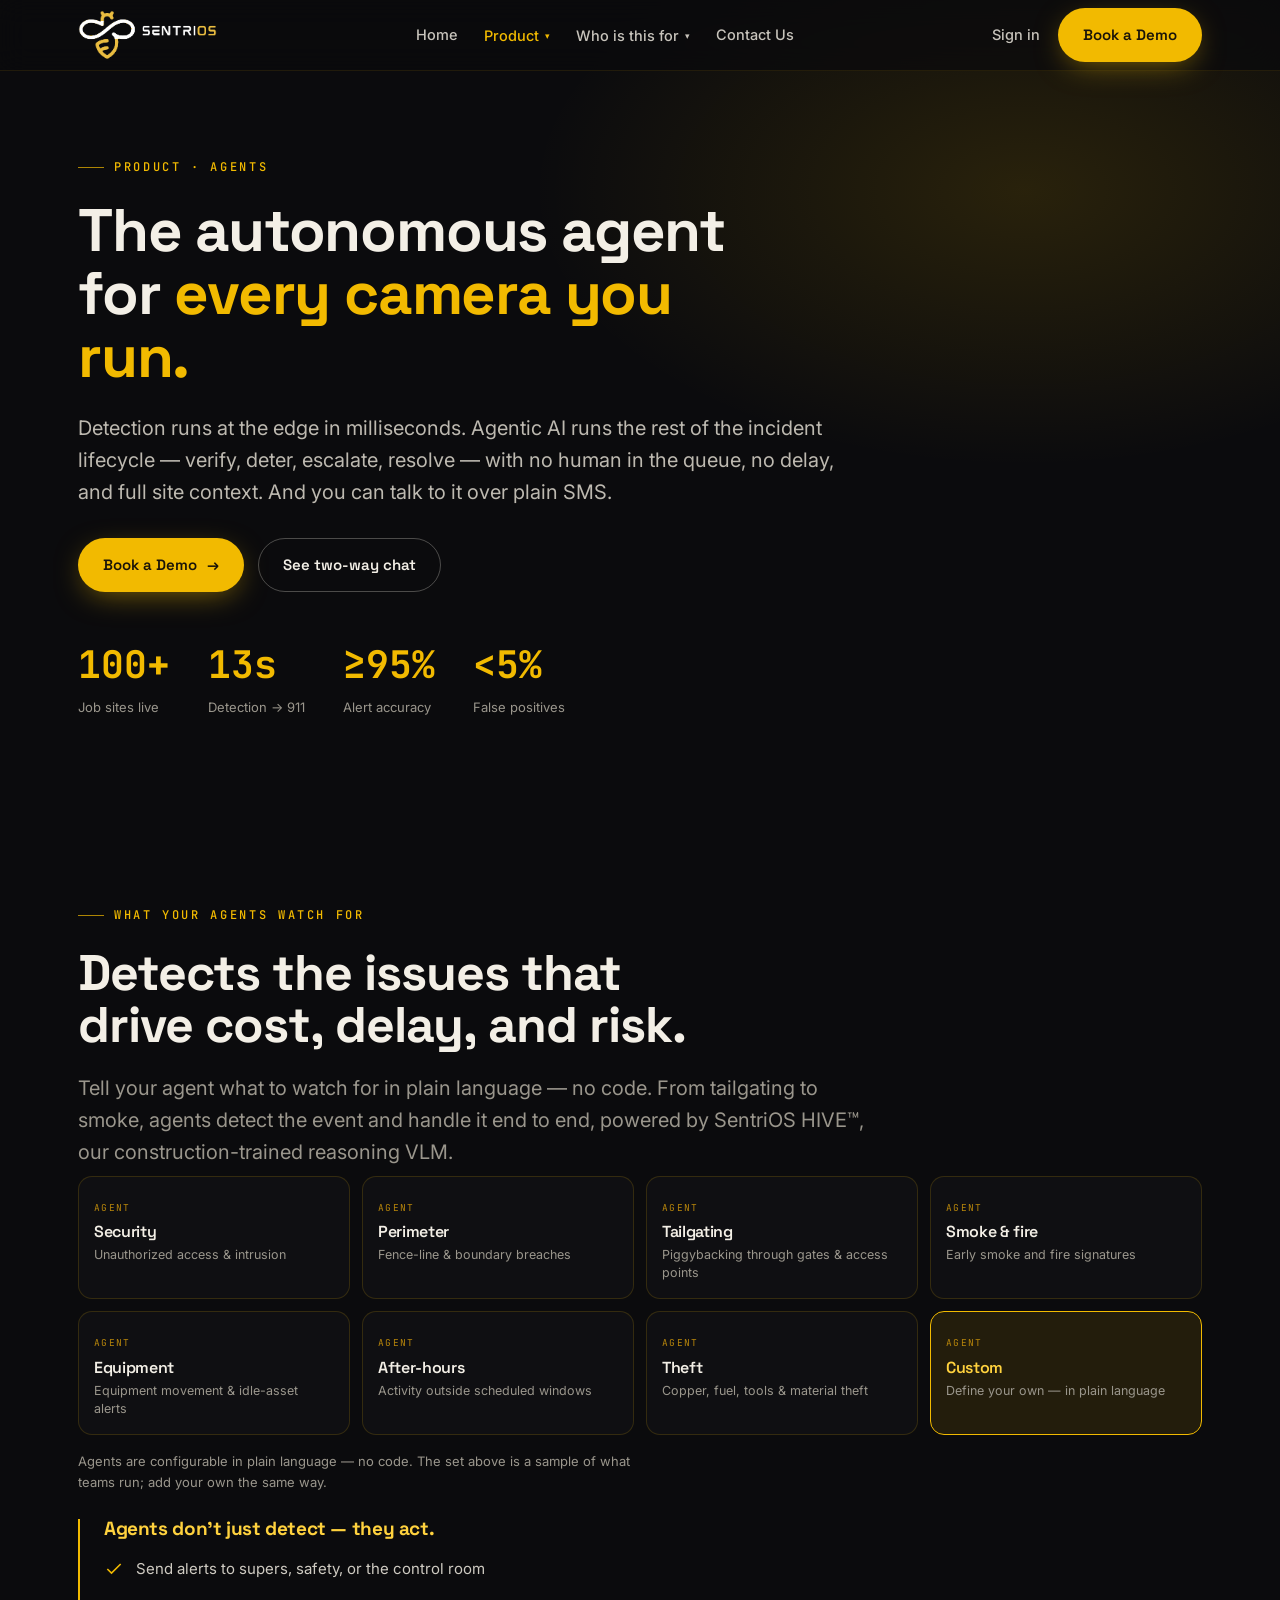
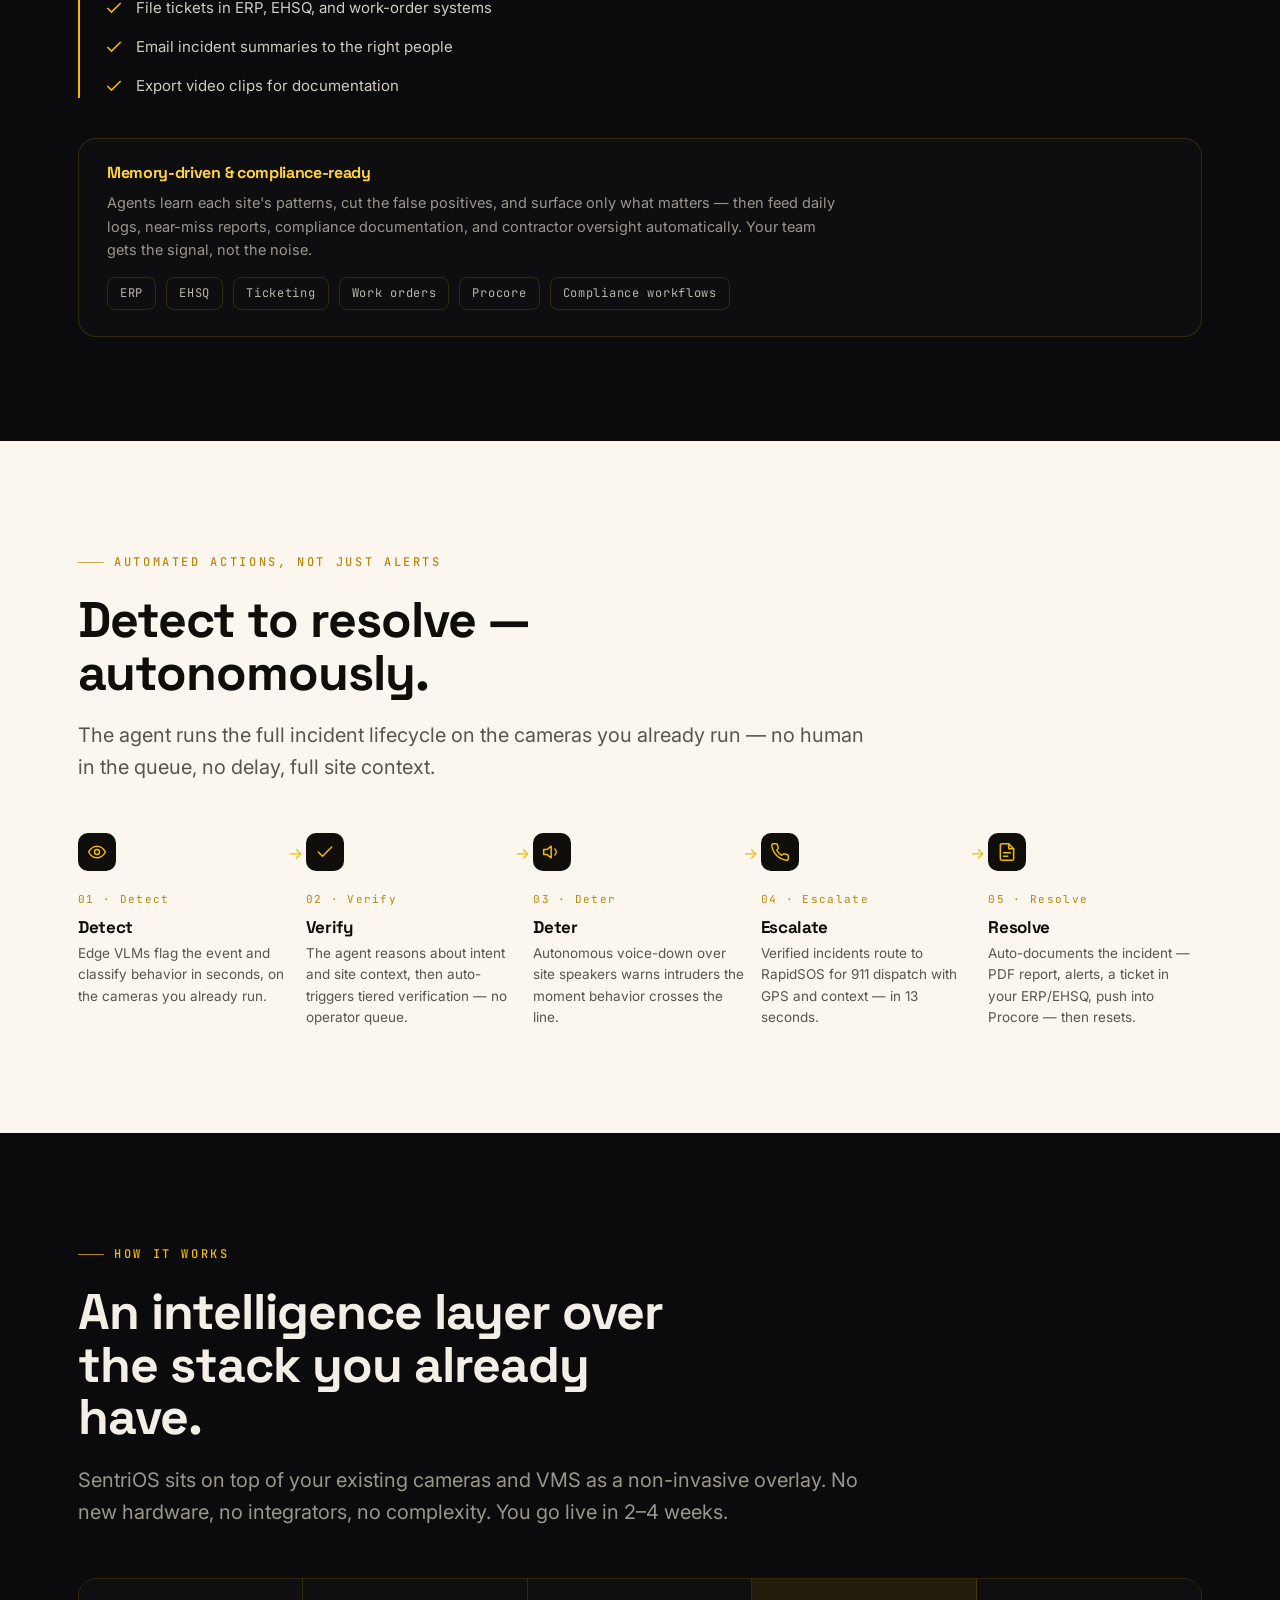
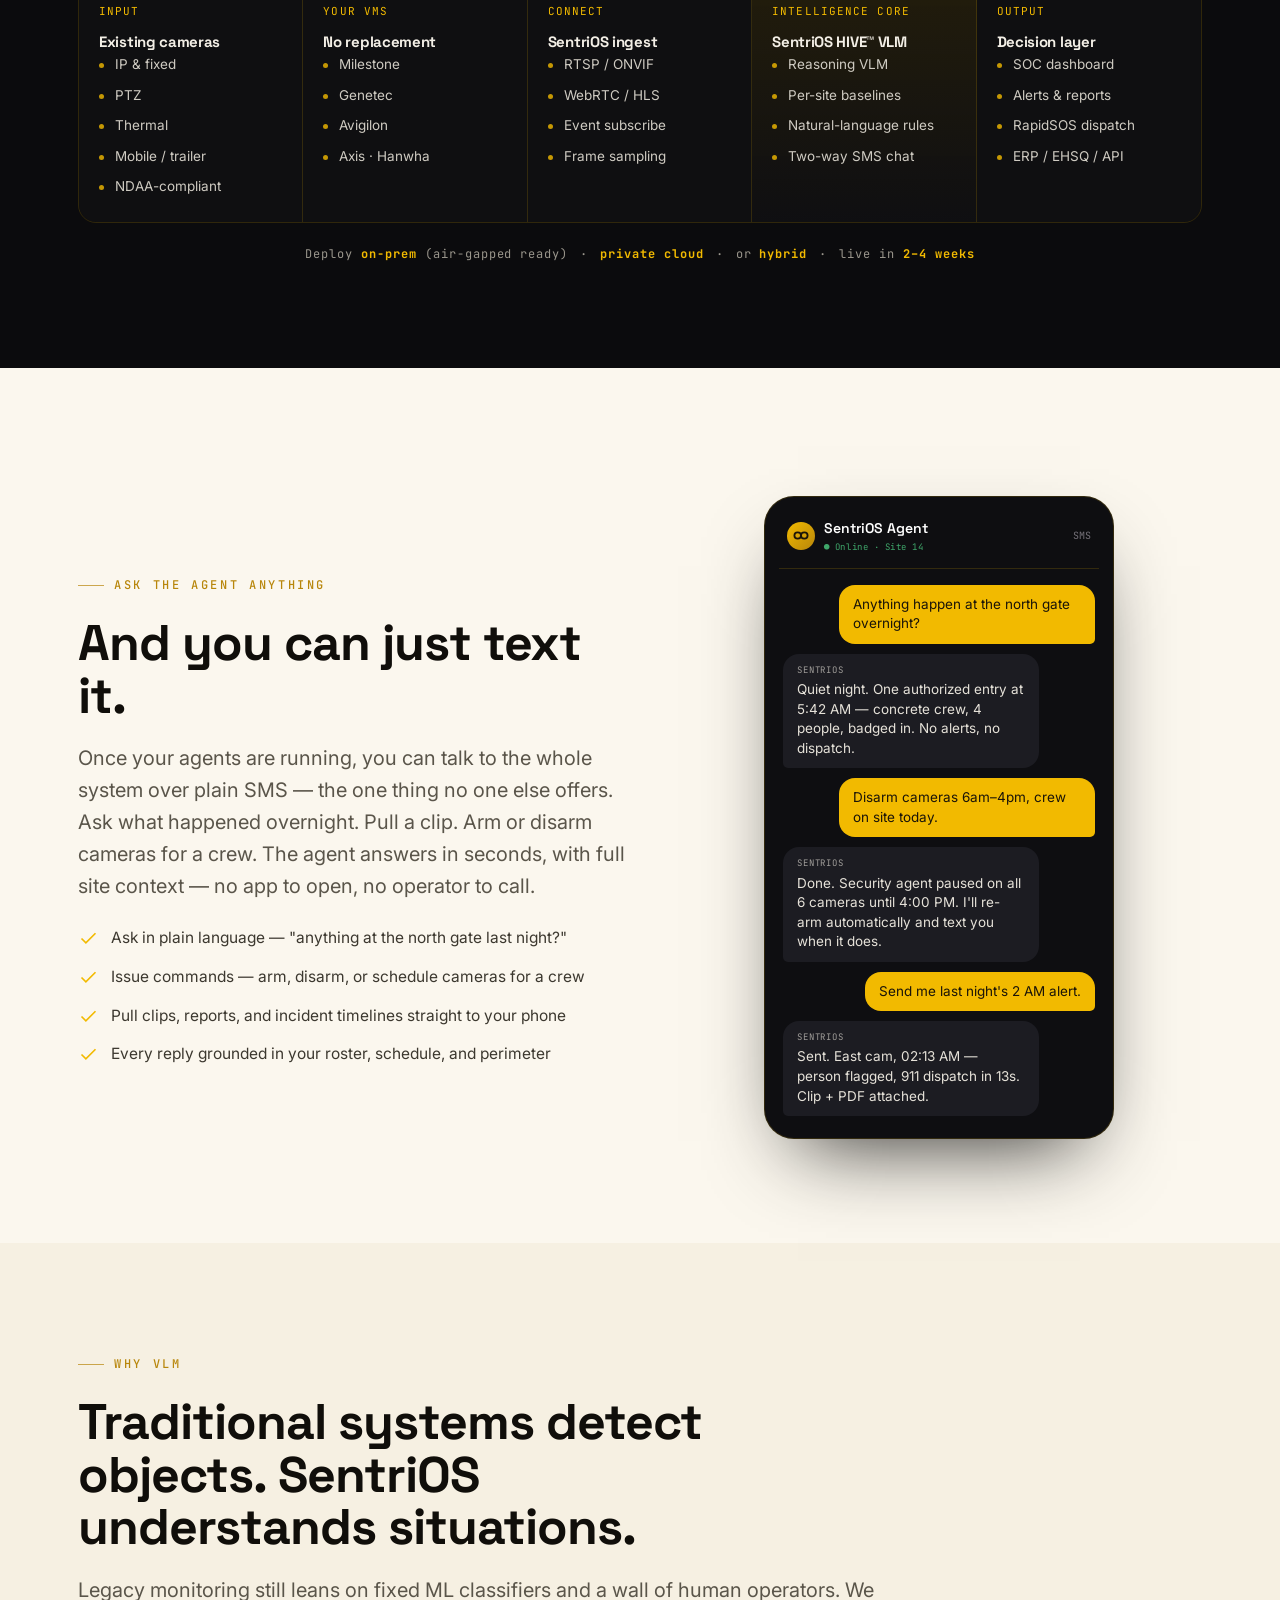
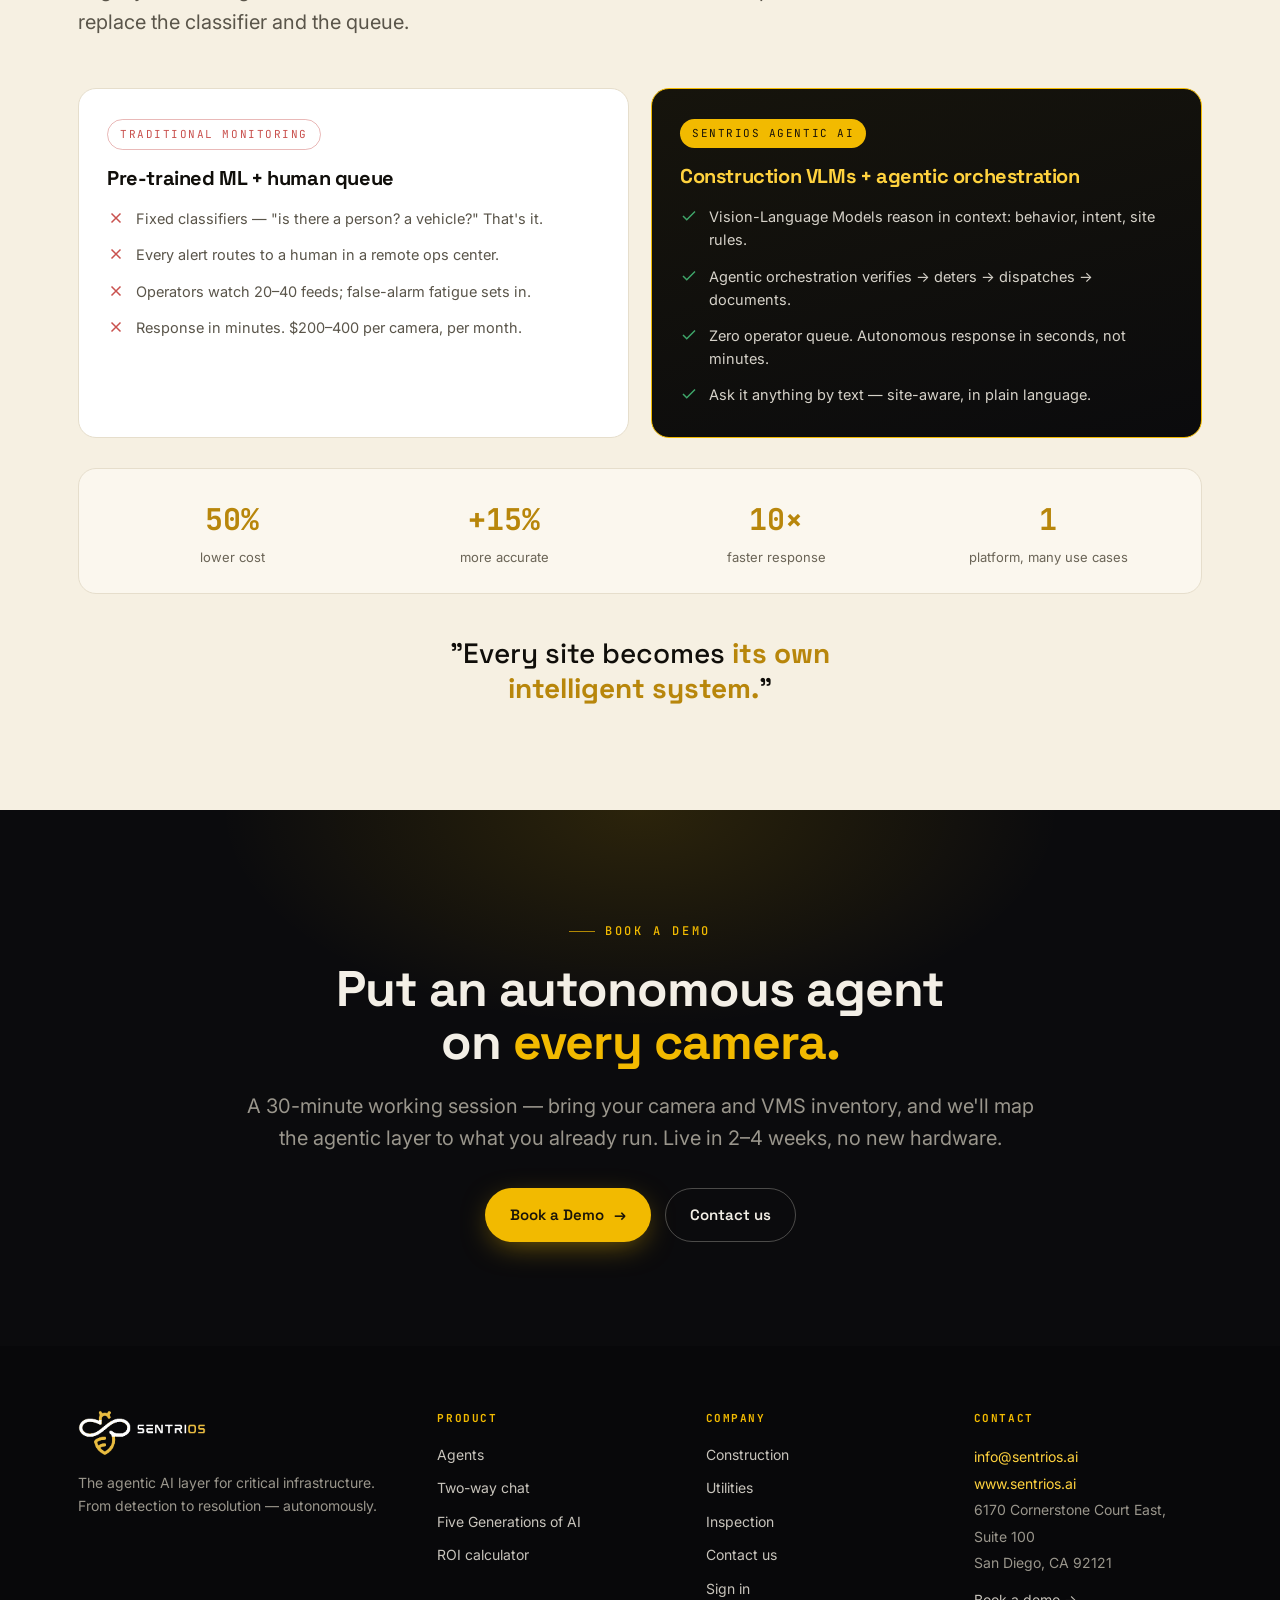
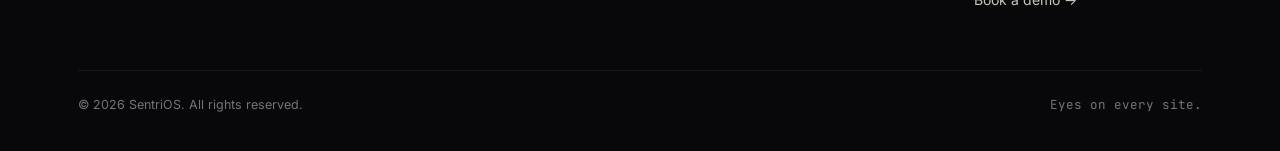
==== commit 415d001f: "Add files via upload" ====
--- a/agents.html
+++ b/agents.html
@@ -38,7 +38,7 @@
       <div class="dropdown">
         <button class="ddbtn" aria-haspopup="true">Who is this for <span class="caret">&#9662;</span></button>
         <div class="ddmenu">
-          <a href="construction.html">Construction sites<span class="d">Security AI for job sites</span></a>
+          <a href="construction.html">Construction &amp; remote sites<span class="d">Security AI for job and remote sites</span></a>
           <a href="utilities.html">Utilities<span class="d">Advancing utility operations</span></a>
           <a href="inspection.html">Inspection companies<span class="d">An AI co-inspector</span></a>
         </div>
@@ -135,7 +135,7 @@
       <p class="lead">SentriOS sits on top of your existing cameras and VMS as a non-invasive overlay. No new hardware, no integrators, no complexity. You go live in 2&ndash;4 weeks.</p>
     </div>
     <div class="arch">
-      <div class="col reveal"><div class="ctitle">Input</div><h4>Existing cameras</h4><ul><li>IP &amp; fixed</li><li>PTZ</li><li>Thermal</li><li>Mobile / trailer</li></ul></div>
+      <div class="col reveal"><div class="ctitle">Input</div><h4>Existing cameras</h4><ul><li>IP &amp; fixed</li><li>PTZ</li><li>Thermal</li><li>Mobile / trailer</li><li>NDAA-compliant</li></ul></div>
       <div class="col reveal"><div class="ctitle">Your VMS</div><h4>No replacement</h4><ul><li>Milestone</li><li>Genetec</li><li>Avigilon</li><li>Axis &middot; Hanwha</li></ul></div>
       <div class="col reveal"><div class="ctitle">Connect</div><h4>SentriOS ingest</h4><ul><li>RTSP / ONVIF</li><li>WebRTC / HLS</li><li>Event subscribe</li><li>Frame sampling</li></ul></div>
       <div class="col core reveal"><div class="ctitle">Intelligence core</div><h4>SentriOS HIVE&trade; VLM</h4><ul><li>Reasoning VLM</li><li>Per-site baselines</li><li>Natural-language rules</li><li>Two-way SMS chat</li></ul></div>
--- a/styles.css
+++ b/styles.css
@@ -455,7 +455,7 @@
 .ddbtn:hover,.dropdown:hover .ddbtn,.dropdown .ddbtn.active{color:var(--gold)}
 .ddbtn .caret{font-size:9px;transition:transform .2s}
 .dropdown:hover .ddbtn .caret{transform:rotate(180deg)}
-.ddmenu{position:absolute;top:100%;left:50%;transform:translateX(-50%) translateY(8px);min-width:230px;background:rgba(16,16,20,.98);backdrop-filter:blur(14px);border:1px solid var(--line-dk);border-radius:14px;padding:8px;margin-top:8px;opacity:0;visibility:hidden;transition:opacity .18s,transform .18s;box-shadow:0 24px 60px -24px rgba(0,0,0,.85)}
+.ddmenu{position:absolute;top:100%;left:50%;transform:translateX(-50%) translateY(8px);min-width:268px;background:rgba(16,16,20,.98);backdrop-filter:blur(14px);border:1px solid var(--line-dk);border-radius:14px;padding:8px;margin-top:8px;opacity:0;visibility:hidden;transition:opacity .18s,transform .18s;box-shadow:0 24px 60px -24px rgba(0,0,0,.85)}
 .dropdown:hover .ddmenu{opacity:1;visibility:visible;transform:translateX(-50%) translateY(0)}
 .ddmenu::before{content:"";position:absolute;top:-16px;left:0;right:0;height:16px}
 .ddmenu a{display:block;padding:11px 14px;border-radius:9px;font-size:14.5px;color:#E0DCD3;font-weight:500}
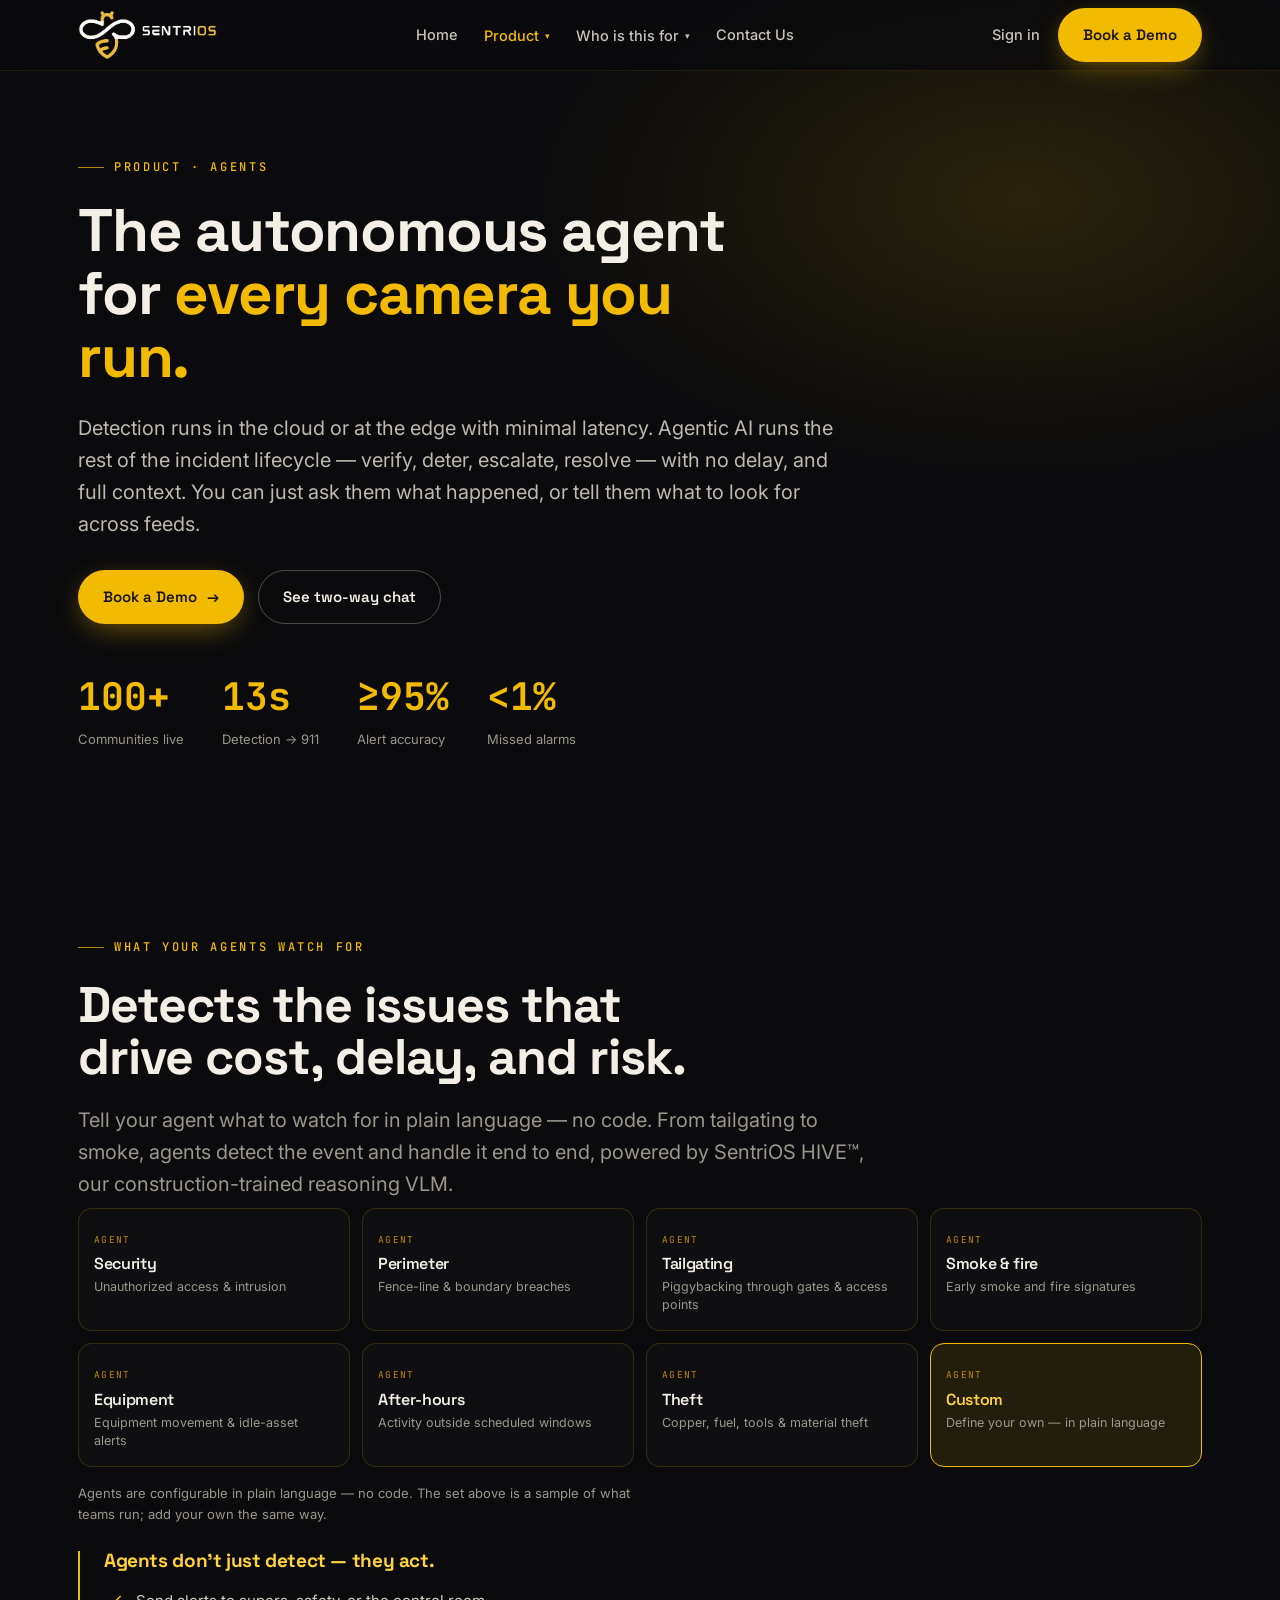
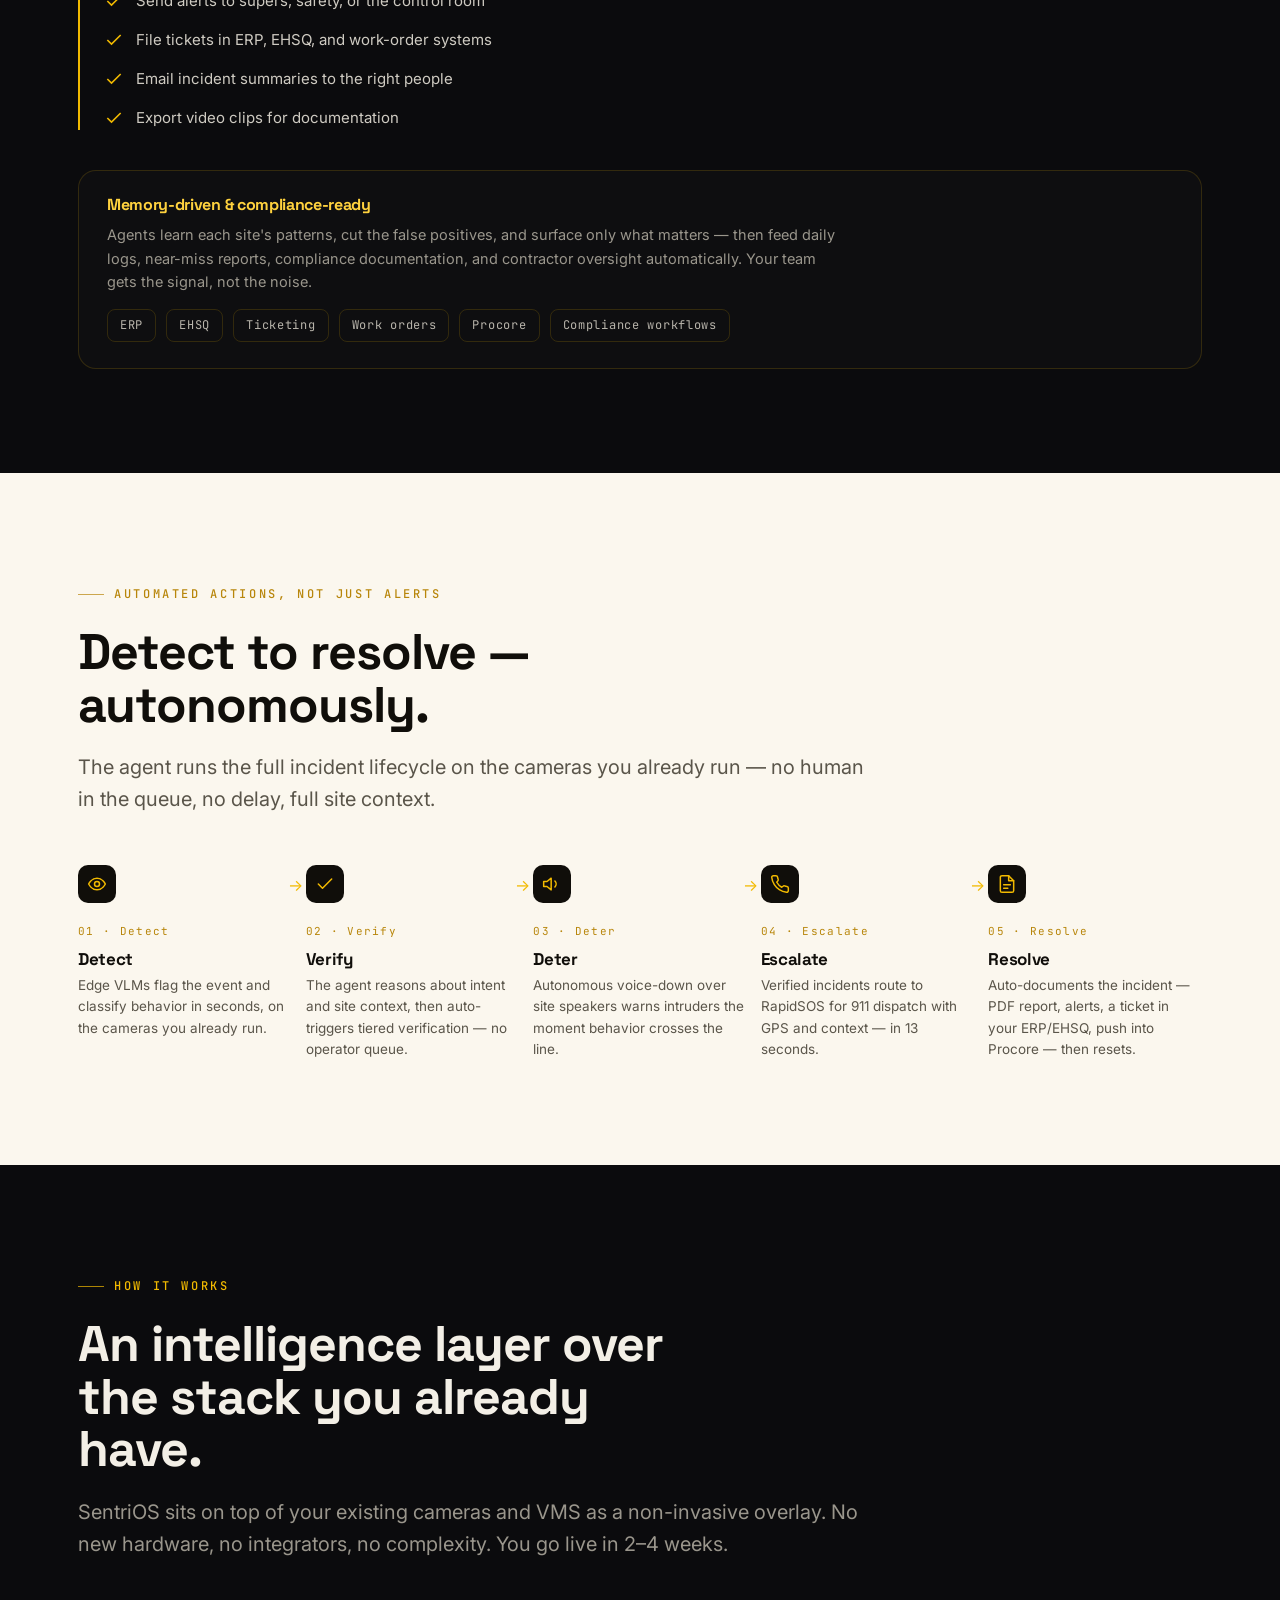
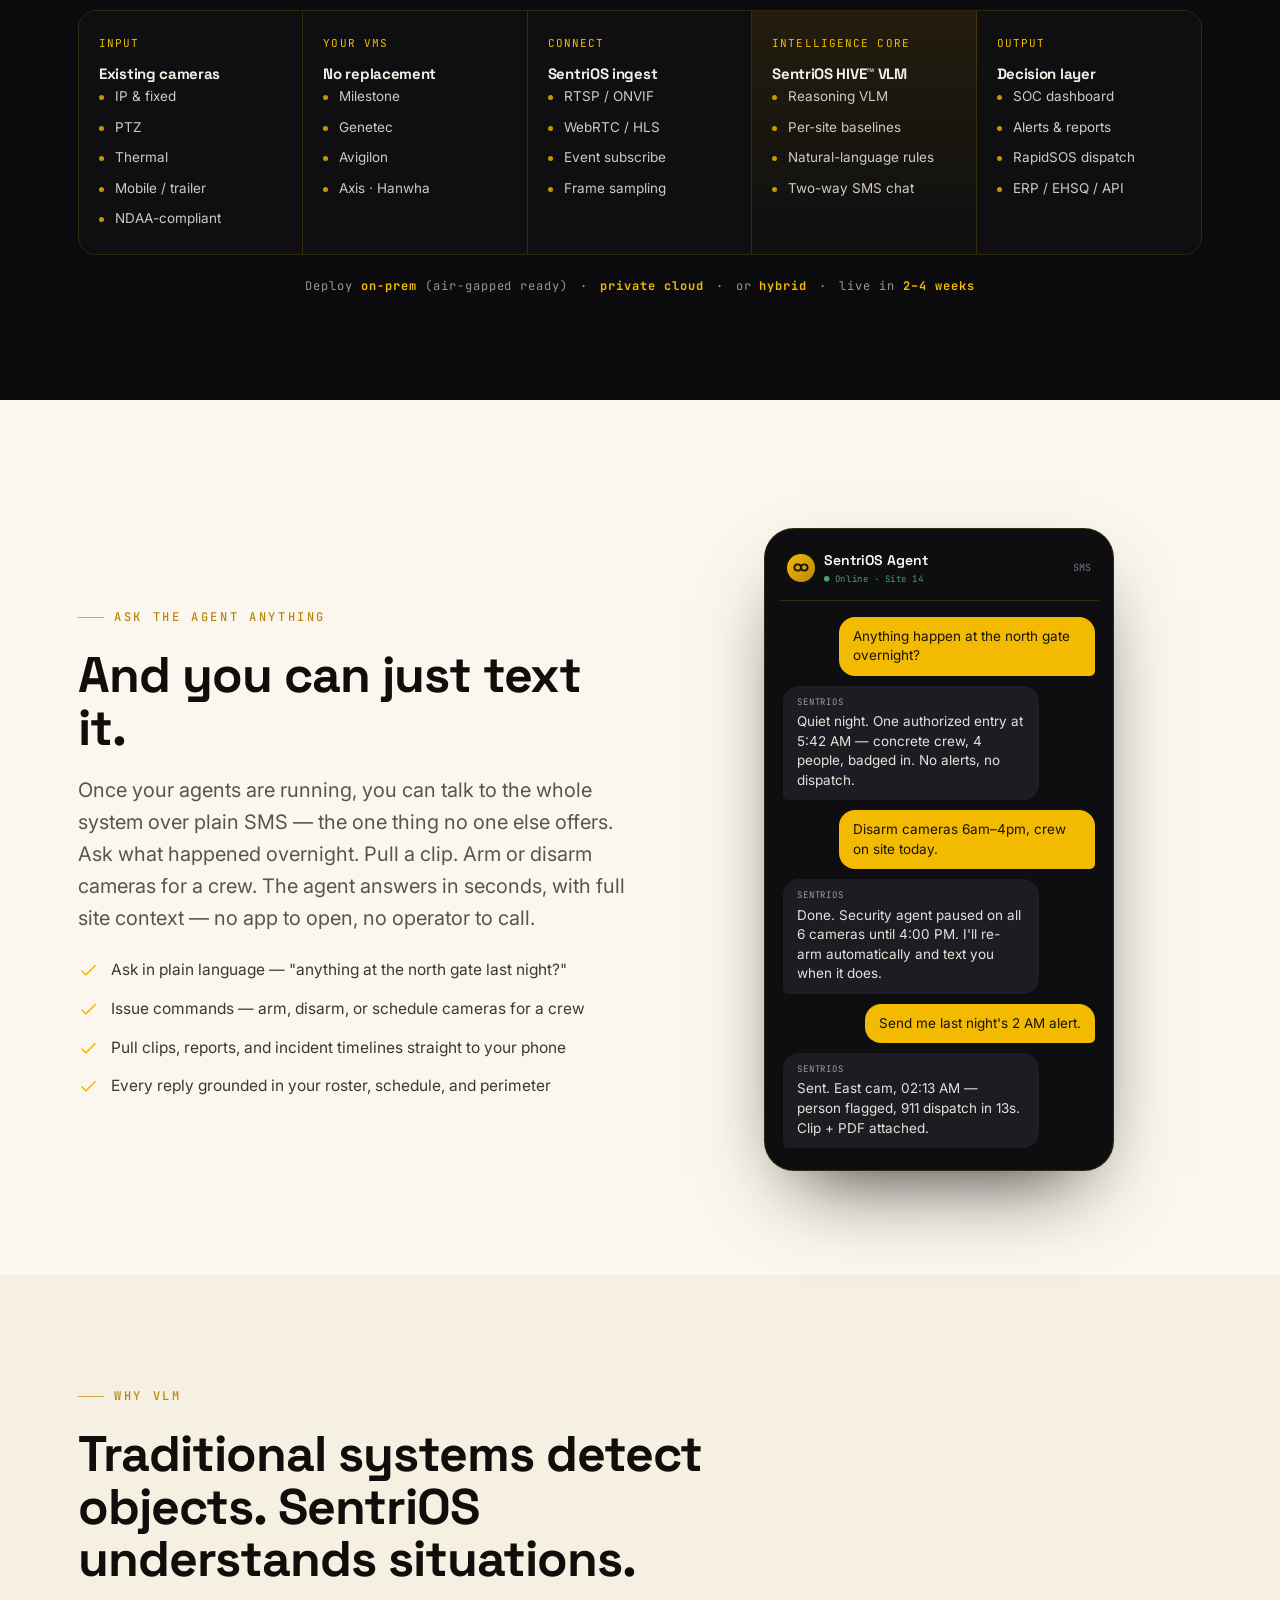
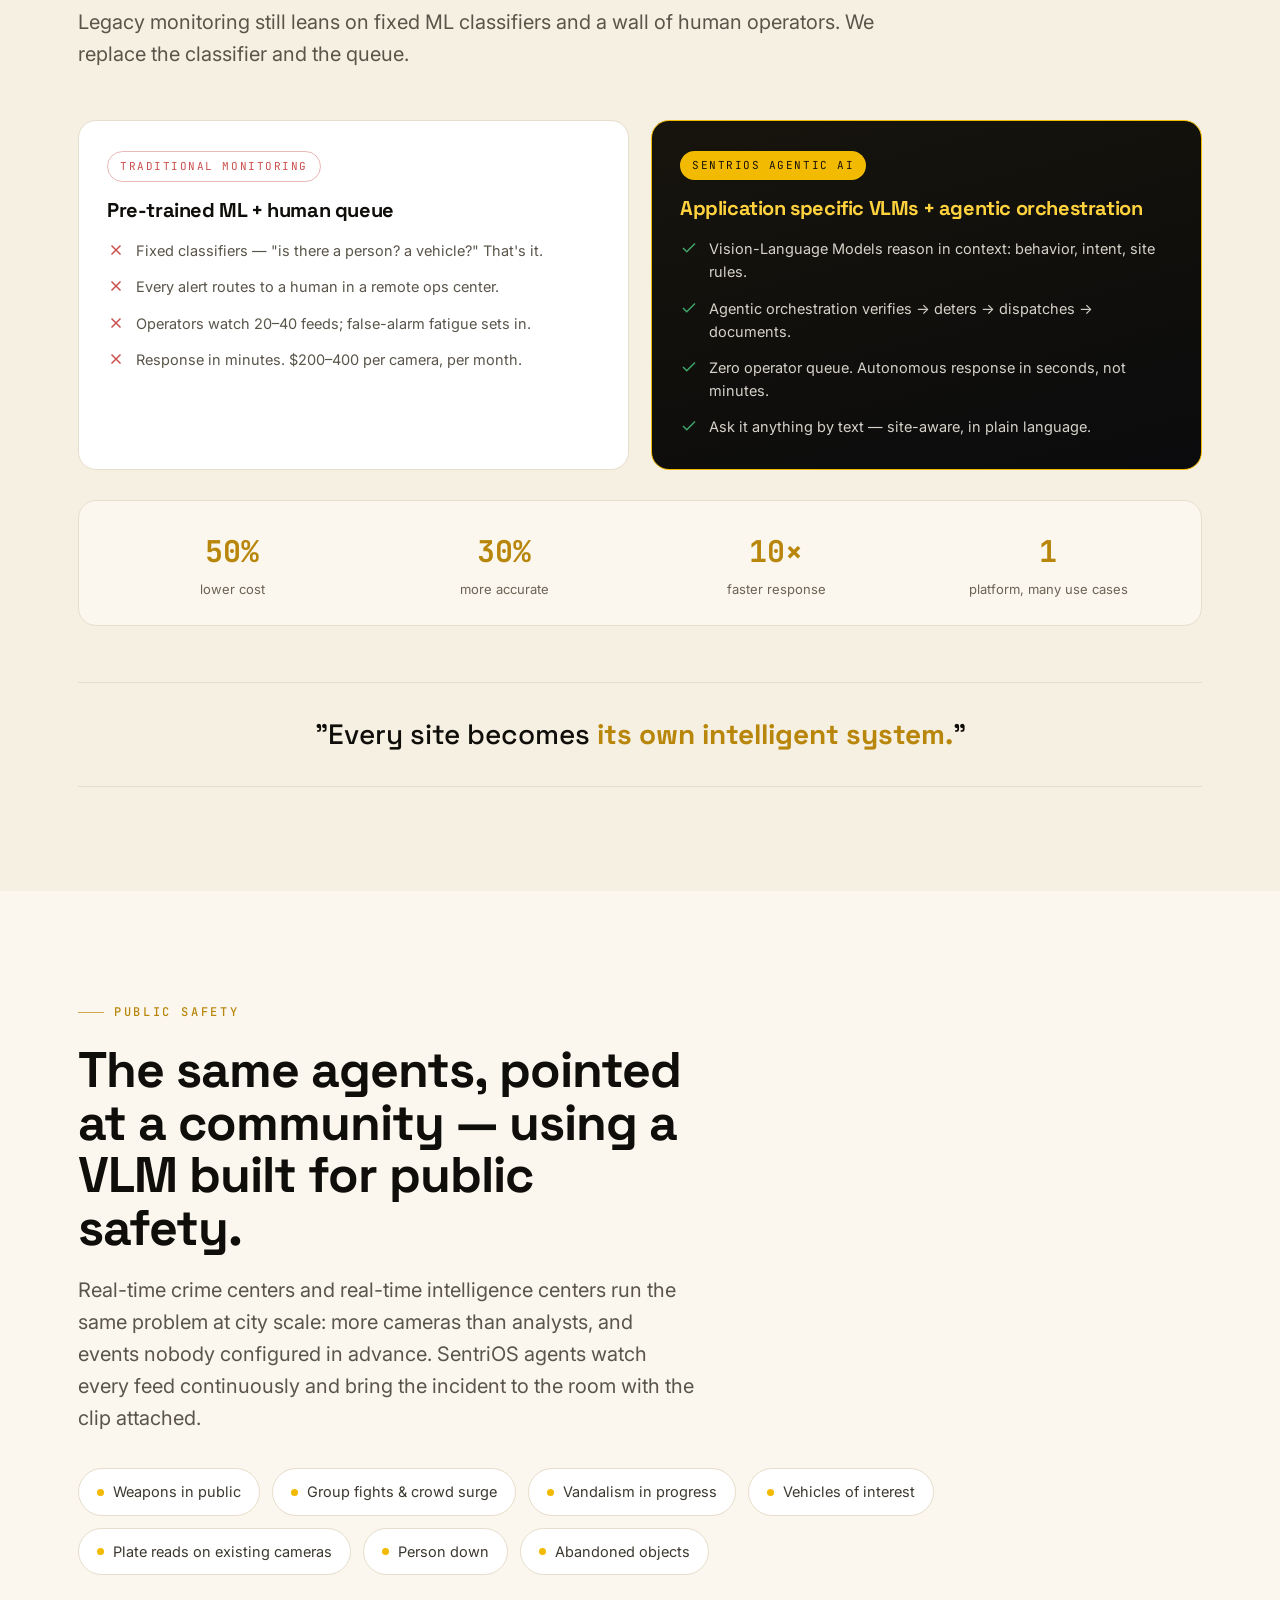
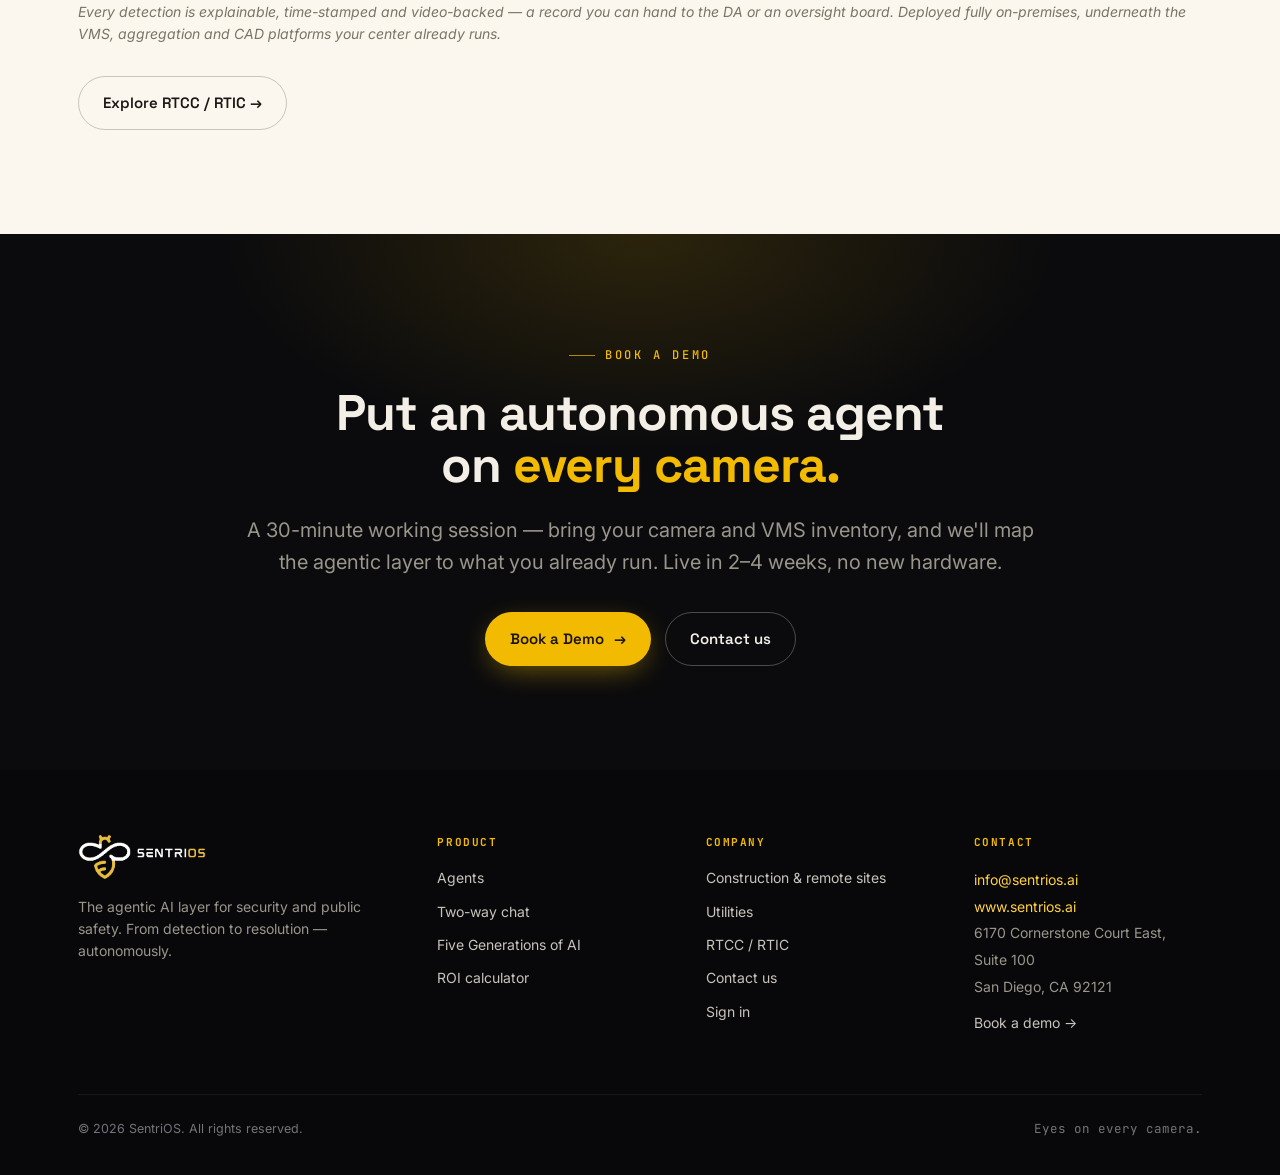
==== commit 55417cd4: "Add files via upload" ====
--- a/agents.html
+++ b/agents.html
@@ -38,9 +38,9 @@
       <div class="dropdown">
         <button class="ddbtn" aria-haspopup="true">Who is this for <span class="caret">&#9662;</span></button>
         <div class="ddmenu">
-          <a href="construction.html">Construction &amp; remote sites<span class="d">Security AI for job and remote sites</span></a>
-          <a href="utilities.html">Utilities<span class="d">Advancing utility operations</span></a>
-          <a href="inspection.html">Inspection companies<span class="d">An AI co-inspector</span></a>
+          <a href="construction.html">Construction &amp; remote sites<span class="d">Job sites, trailers, yards, off-grid assets</span></a>
+          <a href="utilities.html">Utilities<span class="d">Substations, wildfire &amp; inspection</span></a>
+          <a href="rtcc.html">RTCC / RTIC<span class="d">Public safety &amp; real-time crime centers</span></a>
         </div>
       </div>
       <a href="contact.html">Contact Us</a>
@@ -60,16 +60,16 @@
     <div class="reveal">
       <span class="eyebrow">Product &middot; Agents</span>
       <h1>The autonomous agent for <span class="hl">every camera you run.</span></h1>
-      <p class="sub">Detection runs at the edge in milliseconds. Agentic AI runs the rest of the incident lifecycle &mdash; verify, deter, escalate, resolve &mdash; with no human in the queue, no delay, and full site context. And you can talk to it over plain SMS.</p>
+      <p class="sub">Detection runs in the cloud or at the edge with minimal latency. Agentic AI runs the rest of the incident lifecycle &mdash; verify, deter, escalate, resolve &mdash; with no delay, and full context. You can just ask them what happened, or tell them what to look for across feeds.</p>
       <div class="ihero-cta">
         <a href="https://calendly.com/sai-sentrios/30min" class="btn btn-gold" target="_blank" rel="noopener">Book a Demo <span class="arr">&rarr;</span></a>
         <a href="#sms" class="btn btn-ghost">See two-way chat</a>
       </div>
       <div class="ihero-stats">
-        <div class="s"><div class="v">100+</div><div class="l">Job sites live</div></div>
+        <div class="s"><div class="v">100+</div><div class="l">Communities live</div></div>
         <div class="s"><div class="v">13s</div><div class="l">Detection &rarr; 911</div></div>
         <div class="s"><div class="v">&ge;95%</div><div class="l">Alert accuracy</div></div>
-        <div class="s"><div class="v">&lt;5%</div><div class="l">False positives</div></div>
+        <div class="s"><div class="v">&lt;1%</div><div class="l">Missed alarms</div></div>
       </div>
     </div>
   </div>
@@ -202,7 +202,7 @@
         </ul>
       </div>
       <div class="vs-card vs-new reveal">
-        <span class="label">SentriOS agentic AI</span><h3>Construction VLMs + agentic orchestration</h3>
+        <span class="label">SentriOS agentic AI</span><h3>Application specific VLMs + agentic orchestration</h3>
         <ul>
           <li><svg class="ti" viewBox="0 0 24 24" fill="none" stroke="currentColor" stroke-width="2"><path d="M20 6L9 17l-5-5"/></svg>Vision-Language Models reason in context: behavior, intent, site rules.</li>
           <li><svg class="ti" viewBox="0 0 24 24" fill="none" stroke="currentColor" stroke-width="2"><path d="M20 6L9 17l-5-5"/></svg>Agentic orchestration verifies &rarr; deters &rarr; dispatches &rarr; documents.</li>
@@ -213,7 +213,7 @@
     </div>
     <div class="vs-stats reveal">
       <div class="s"><div class="v">50%</div><div class="l">lower cost</div></div>
-      <div class="s"><div class="v">+15%</div><div class="l">more accurate</div></div>
+      <div class="s"><div class="v">30%</div><div class="l">more accurate</div></div>
       <div class="s"><div class="v">10&times;</div><div class="l">faster response</div></div>
       <div class="s"><div class="v">1</div><div class="l">platform, many use cases</div></div>
     </div>
@@ -221,6 +221,29 @@
   </div>
 </section>
 
+
+<section class="band paper" id="publicsafety">
+  <div class="wrap">
+    <div class="reveal" style="max-width:62ch">
+      <span class="eyebrow">Public safety</span>
+      <h2 class="h-sec">The same agents, pointed at a community &mdash; using a VLM built for public safety.</h2>
+      <p class="lead">Real-time crime centers and real-time intelligence centers run the same problem at city scale: more cameras than analysts, and events nobody configured in advance. SentriOS agents watch every feed continuously and bring the incident to the room with the clip attached.</p>
+    </div>
+    <div class="chips" style="margin-top:34px">
+      <span class="chip">Weapons in public</span>
+      <span class="chip">Group fights &amp; crowd surge</span>
+      <span class="chip">Vandalism in progress</span>
+      <span class="chip">Vehicles of interest</span>
+      <span class="chip">Plate reads on existing cameras</span>
+      <span class="chip">Person down</span>
+      <span class="chip">Abandoned objects</span>
+    </div>
+    <p class="rt-note" style="margin-top:26px">Every detection is explainable, time-stamped and video-backed &mdash; a record you can hand to the DA or an oversight board. Deployed fully on-premises, underneath the VMS, aggregation and CAD platforms your center already runs.</p>
+    <div class="cta-row" style="margin-top:30px;justify-content:flex-start">
+      <a href="rtcc.html" class="btn btn-ghost">Explore RTCC / RTIC &rarr;</a>
+    </div>
+  </div>
+</section>
 
 <section class="band cta" id="demo">
   <div class="wrap">
@@ -238,13 +261,13 @@
     <div class="foot-grid">
       <div class="foot-brand">
         <a href="index.html" class="brand" aria-label="SentriOS home"><img src="logo-light.png" alt="SentriOS"></a>
-        <p>The agentic AI layer for critical infrastructure. From detection to resolution — autonomously.</p>
+        <p>The agentic AI layer for security and public safety. From detection to resolution — autonomously.</p>
       </div>
       <div><h5>Product</h5><a class="flink" href="agents.html">Agents</a><a class="flink" href="agents.html#sms">Two-way chat</a><a class="flink" href="five-generations.html">Five Generations of AI</a><a class="flink" href="construction.html#roi">ROI calculator</a></div>
-      <div><h5>Company</h5><a class="flink" href="construction.html">Construction</a><a class="flink" href="utilities.html">Utilities</a><a class="flink" href="inspection.html">Inspection</a><a class="flink" href="contact.html">Contact us</a><a class="flink" href="https://app.sentrios.ai" target="_blank" rel="noopener">Sign in</a></div>
+      <div><h5>Company</h5><a class="flink" href="construction.html">Construction &amp; remote sites</a><a class="flink" href="utilities.html">Utilities</a><a class="flink" href="rtcc.html">RTCC / RTIC</a><a class="flink" href="contact.html">Contact us</a><a class="flink" href="https://app.sentrios.ai" target="_blank" rel="noopener">Sign in</a></div>
       <div><h5>Contact</h5><address><a href="mailto:info@sentrios.ai">info@sentrios.ai</a><br><a href="https://www.sentrios.ai">www.sentrios.ai</a><br>6170 Cornerstone Court East, Suite 100<br>San Diego, CA 92121</address><a class="flink" style="margin-top:12px" href="https://calendly.com/sai-sentrios/30min" target="_blank" rel="noopener">Book a demo &rarr;</a></div>
     </div>
-    <div class="foot-bottom"><span>&copy; <span id="yr"></span> SentriOS. All rights reserved.</span><span class="mono">Eyes on every site.</span></div>
+    <div class="foot-bottom"><span>&copy; <span id="yr"></span> SentriOS. All rights reserved.</span><span class="mono">Eyes on every camera.</span></div>
   </div>
 </footer>
 <script src="app.js"></script>
--- a/styles.css
+++ b/styles.css
@@ -811,3 +811,104 @@
 .brand img{height:50px}
 .foot-brand .brand img{height:46px}
 @media (max-width:680px){ .brand img{height:42px} }
+
+/* ============================================================
+   RTCC / RTIC page + 4-up audience grid            (2026-08 update)
+   ============================================================ */
+.aud-grid-4{grid-template-columns:repeat(4,1fr)}
+.aud-grid-4 .aud{padding:26px 22px}
+.aud-grid-4 .aud h3{font-size:19px}
+.aud-grid-4 .aud p{font-size:13.5px}
+.aud-grid-4 .aud .pitch{font-size:13.5px}
+
+/* two-audience blocks */
+.rt-two{margin-top:52px}
+.rt-audience{background:#fff;border:1px solid var(--line-lt);border-radius:var(--r);padding:34px 32px}
+.rt-audience .rt-tag{font-family:'JetBrains Mono',monospace;font-size:11px;letter-spacing:.14em;text-transform:uppercase;color:var(--gold-deep)}
+.rt-audience h3{font-size:23px;margin:14px 0 12px;color:#100E0A}
+.rt-audience p{font-size:15px;color:#5A554A}
+.rt-list{list-style:none;margin-top:18px;display:grid;gap:11px}
+.rt-list li{position:relative;padding-left:26px;font-size:14.5px;color:#3E3A32;line-height:1.55}
+.rt-list li::before{content:"";position:absolute;left:0;top:9px;width:9px;height:9px;border-radius:50%;background:var(--gold)}
+.rt-list-lg li{font-size:15px;color:var(--mute);padding-left:28px}
+.rt-list-lg li b{color:#E8E4DB;font-weight:600}
+.rt-list-lg li::before{top:10px}
+
+/* pull quote */
+.pullquote{margin:56px auto 0;max-width:78ch;text-align:center;border-top:1px solid var(--line-lt);border-bottom:1px solid var(--line-lt);padding:34px 20px}
+.pullquote p{font-family:'Space Grotesk',sans-serif;font-size:clamp(19px,2.4vw,26px);line-height:1.35;color:#100E0A;letter-spacing:-.01em}
+.pullquote cite{display:block;margin-top:18px;font-style:normal;font-size:13px;color:#7A7466;font-family:'JetBrains Mono',monospace;letter-spacing:.04em}
+
+/* 4-up problem grid */
+.rt-prob-grid{grid-template-columns:repeat(4,1fr)}
+.rt-prob-grid .prob{padding:26px 24px}
+.rt-prob-grid .prob h3{font-size:18px}
+.rt-prob-grid .prob p{font-size:14px}
+.rt-fix{margin-top:14px;padding-top:14px;border-top:1px solid var(--line-dk);color:#CFC9BC !important}
+.rt-fix b{color:var(--gold) !important}
+
+/* kicker under the compare block */
+.rt-kicker{margin-top:40px;text-align:center;font-size:clamp(16px,1.9vw,20px);font-style:italic;color:var(--gold-deep);max-width:80ch;margin-left:auto;margin-right:auto}
+
+/* split image + copy */
+.rt-split{display:grid;grid-template-columns:1.05fr .95fr;gap:56px;align-items:center}
+.rt-split .h-sec{max-width:22ch}
+.rt-figure{margin:0}
+.rt-figure img{width:100%;border-radius:14px;border:1px solid var(--line-dk);box-shadow:0 30px 70px -30px rgba(0,0,0,.6)}
+.paper .rt-figure img,.light .rt-figure img{border-color:var(--line-lt);box-shadow:0 30px 60px -30px rgba(40,30,0,.35)}
+.rt-figure figcaption{margin-top:14px;font-size:12.5px;color:var(--mute);text-align:center;font-style:italic}
+.paper .rt-figure figcaption,.light .rt-figure figcaption{color:#7A7466}
+.rt-chips{margin-top:26px}
+.rt-note{margin-top:22px;font-size:14px;font-style:italic;color:var(--mute)}
+.paper .rt-note{color:#7A7466}
+
+/* architecture diagram */
+.rt-stack{margin-top:50px;border:1px solid var(--line-dk);border-radius:var(--r);background:rgba(20,20,24,.45);padding:26px 20px}
+.rt-stack svg{width:100%;height:auto}
+.rt-svg-h{font-family:'Space Grotesk',sans-serif;font-size:16px;font-weight:600;fill:#F3EFE6}
+.rt-svg-s{font-family:'Inter',sans-serif;font-size:12.5px;fill:#9A968C}
+.rt-svg-lab{font-family:'JetBrains Mono',monospace;font-size:11px;letter-spacing:.12em;text-transform:uppercase;fill:#9A968C}
+.rt-svg-gold{fill:var(--gold)}
+.rt-arch-grid{margin-top:26px}
+.rt-room{margin:46px 0 0}
+.rt-room img{width:100%;border-radius:14px;border:1px solid var(--line-dk)}
+.rt-room figcaption{margin-top:14px;font-size:12.5px;color:var(--mute);text-align:center;font-style:italic}
+
+/* how-we-start steps */
+.rt-steps{margin-top:46px}
+.rt-step{background:#fff;border:1px solid var(--line-lt);border-radius:var(--r);padding:26px 24px}
+.rt-step .num{font-family:'JetBrains Mono',monospace;font-size:12px;font-weight:700;letter-spacing:.12em;color:var(--gold-deep)}
+.rt-step h3{font-size:19px;margin:12px 0 8px;color:#100E0A}
+.rt-step p{font-size:14px;color:#5A554A}
+
+.rt-integ-note{margin-top:16px;font-size:13.5px;color:var(--mute);max-width:74ch}
+
+@media(max-width:1040px){
+  .aud-grid-4{grid-template-columns:repeat(2,1fr)}
+  .rt-prob-grid{grid-template-columns:repeat(2,1fr)}
+  .rt-split{grid-template-columns:1fr;gap:38px}
+  .rt-split-rev .rt-figure{order:2}
+  .rt-arch-grid,.rt-steps{grid-template-columns:repeat(2,1fr)}
+}
+@media(max-width:720px){
+  .aud-grid-4,.rt-prob-grid,.rt-two,.rt-arch-grid,.rt-steps{grid-template-columns:1fr}
+  .rt-stack{padding:16px 10px}
+  .pullquote{padding:26px 6px}
+}
+
+/* --- review round 2 ------------------------------------------------------ */
+/* the dynamic-use-case list sits on .paper — make it readable there */
+.paper .rt-list-lg li,.light .rt-list-lg li{color:#4A463D}
+.paper .rt-list-lg li b,.light .rt-list-lg li b{color:#100E0A;font-weight:600}
+.rt-list-lg li{color:#CFC9BC}
+.rt-list-lg li b{color:#F3EFE6;font-weight:600}
+
+/* command-center banner directly under the RTCC hero */
+.rt-hero-media{padding:0 0 18px}
+.rt-hero-media .rt-room{margin:0}
+.rt-hero-media .rt-room img{max-width:940px;margin:0 auto}
+.rt-hero-media .rt-room figcaption{margin-top:12px}
+
+.rt-note-strong{color:#CFC9BC !important;font-style:normal;border-left:2px solid var(--gold);padding-left:16px}
+.paper .rt-note-strong,.light .rt-note-strong{color:#4A463D !important}
+.rt-svg-tag{font-family:'JetBrains Mono',monospace;font-size:13px;font-weight:700;fill:var(--gold)}
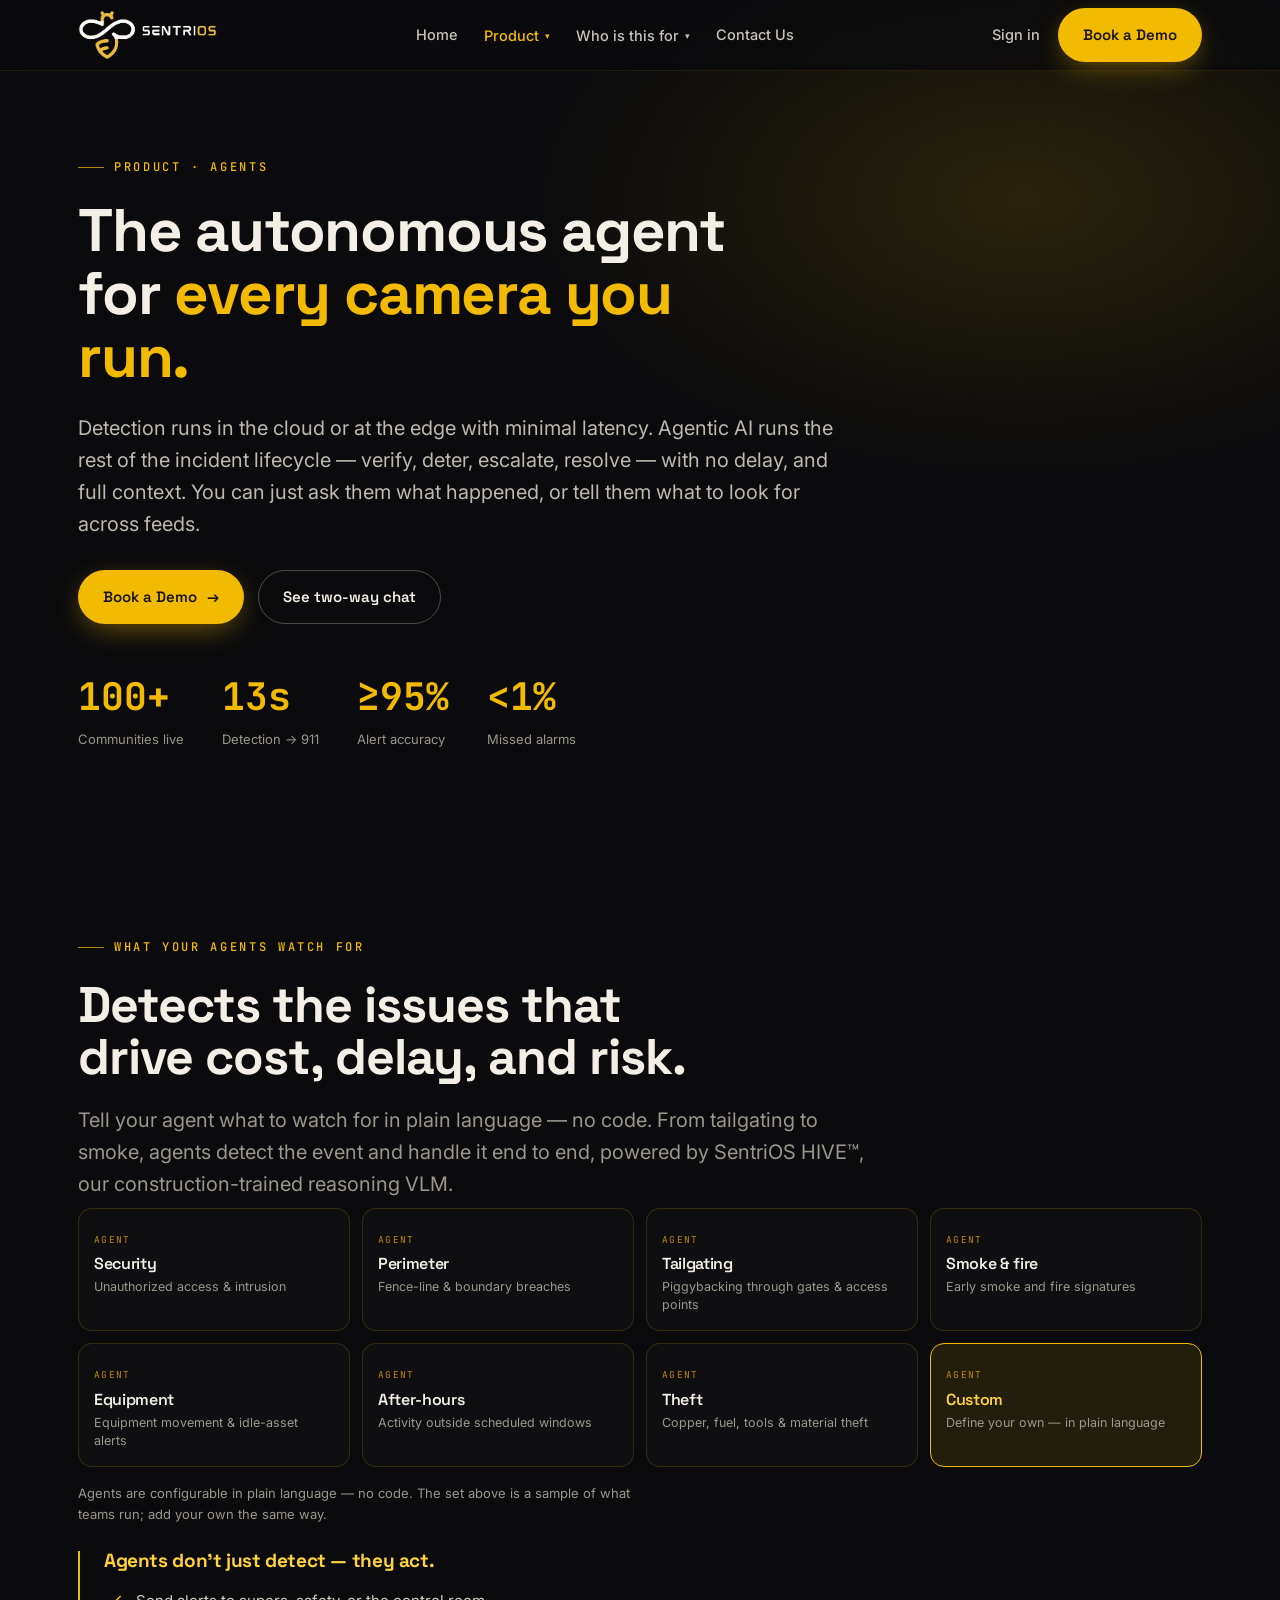
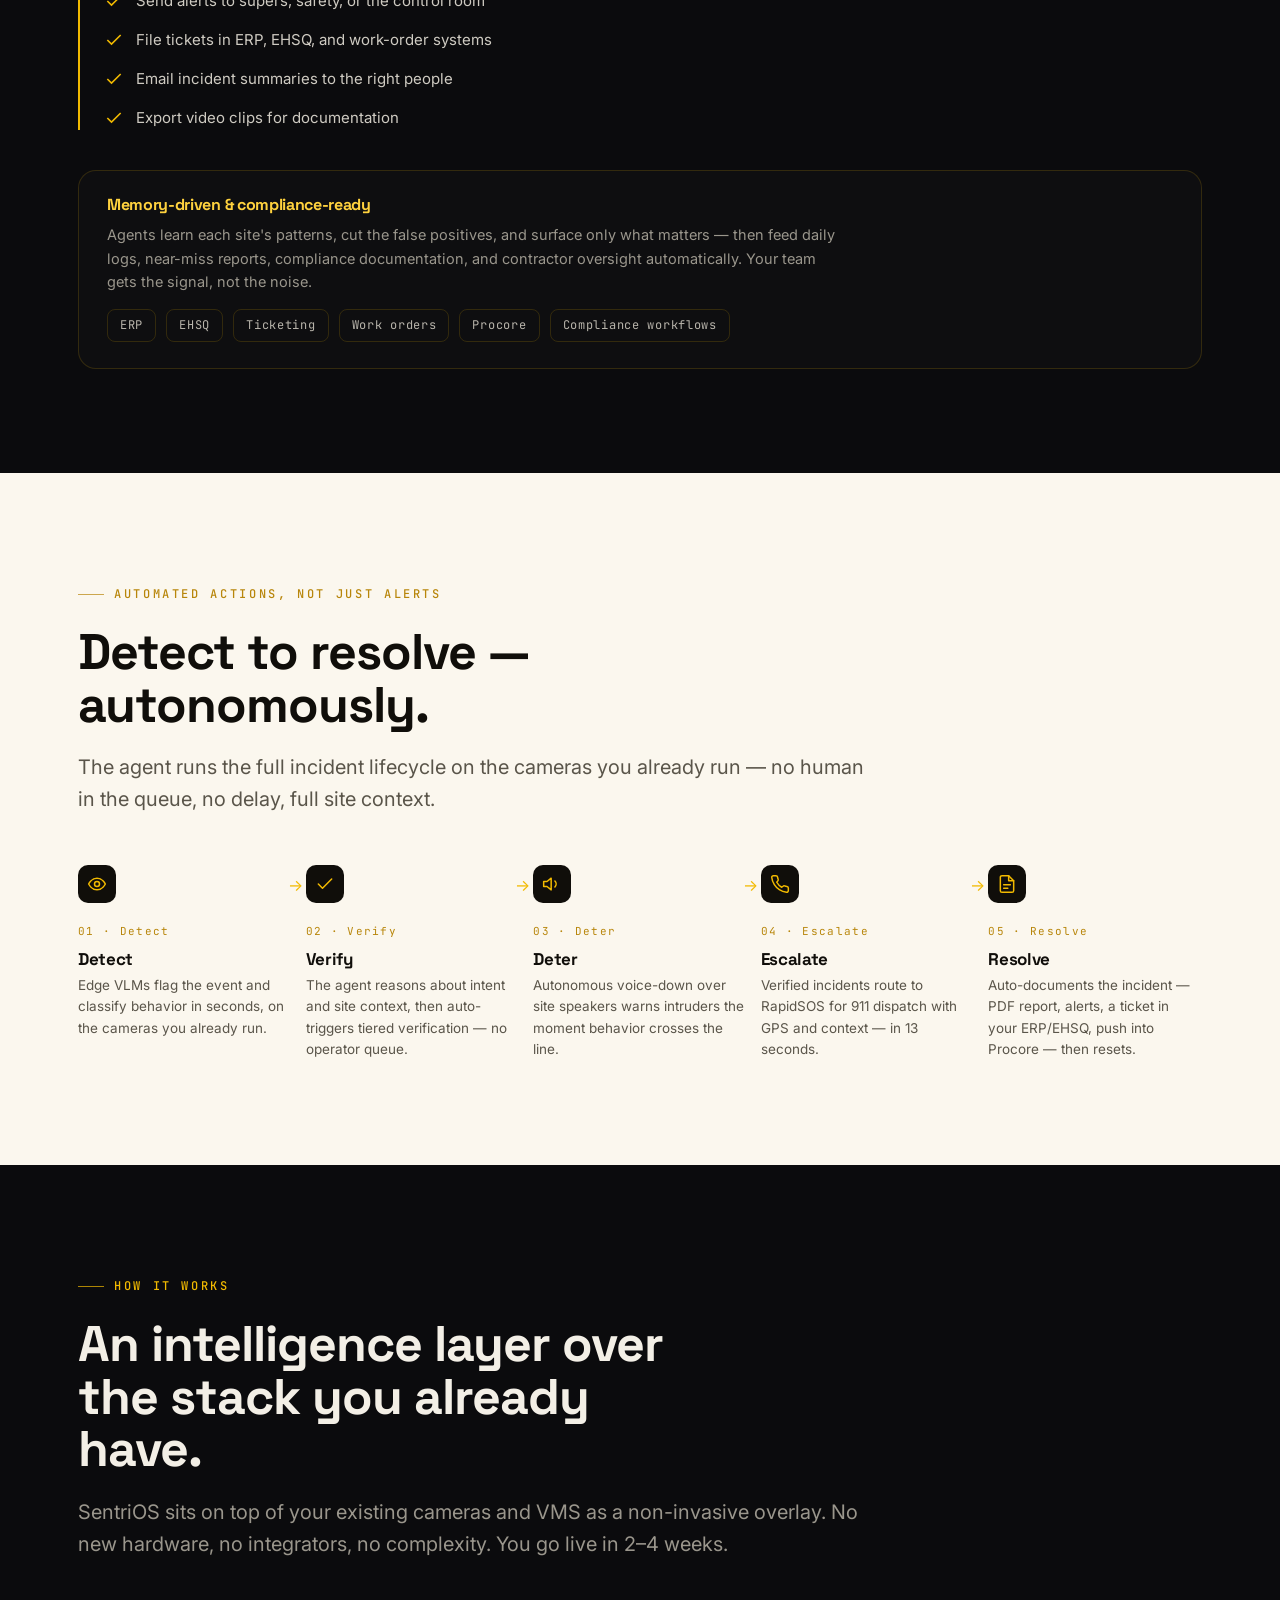
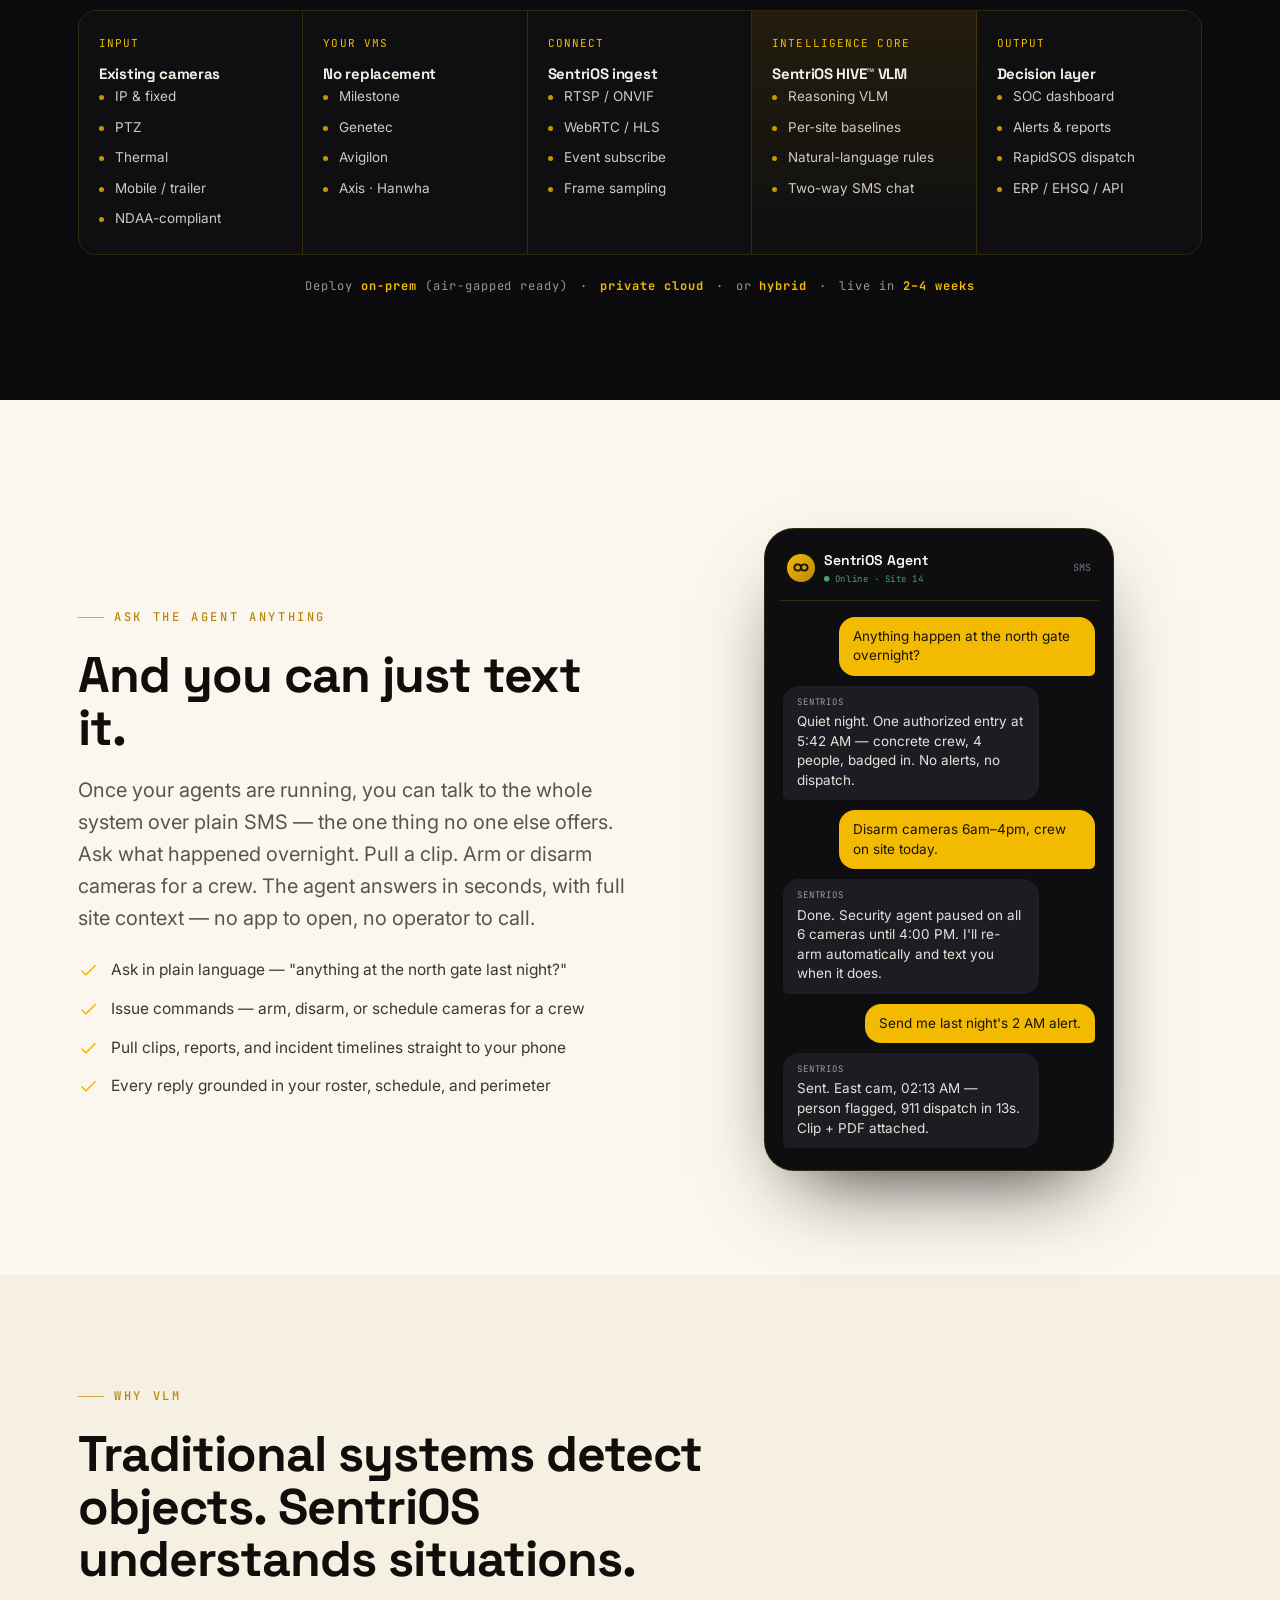
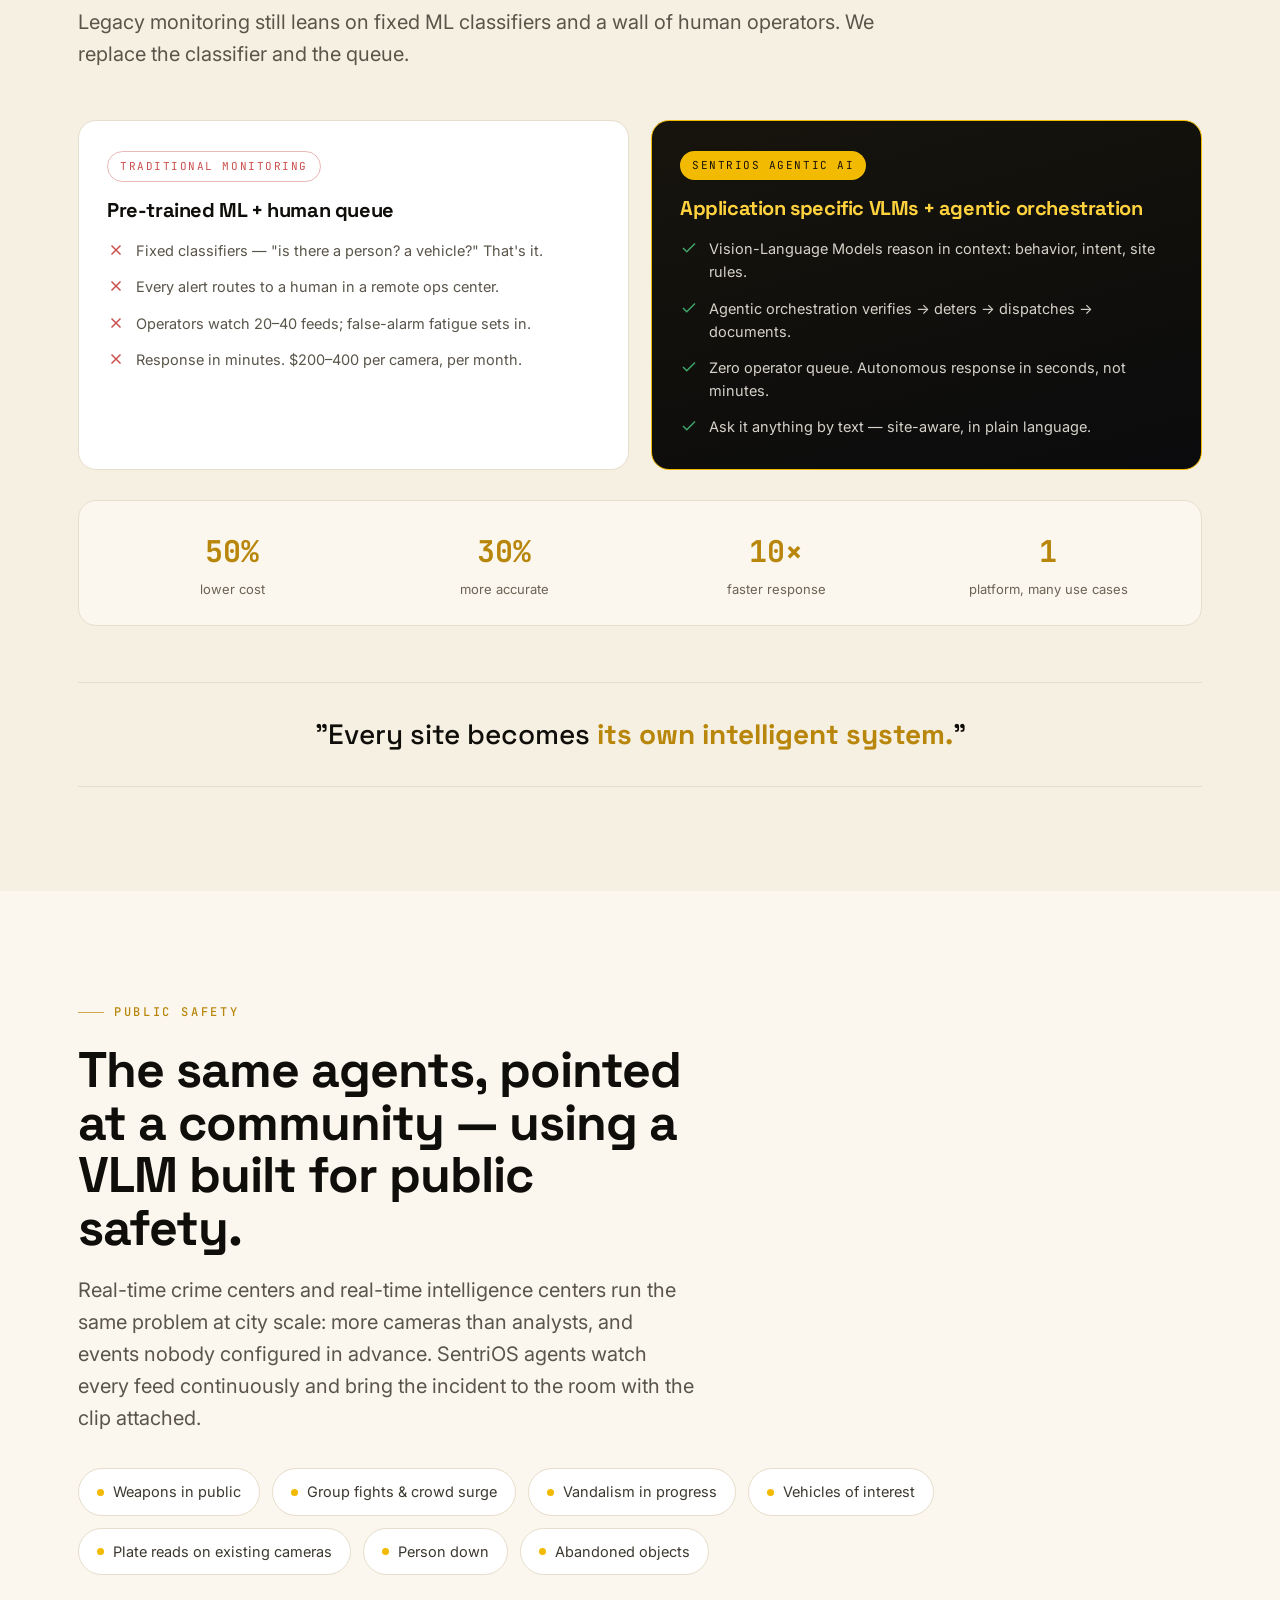
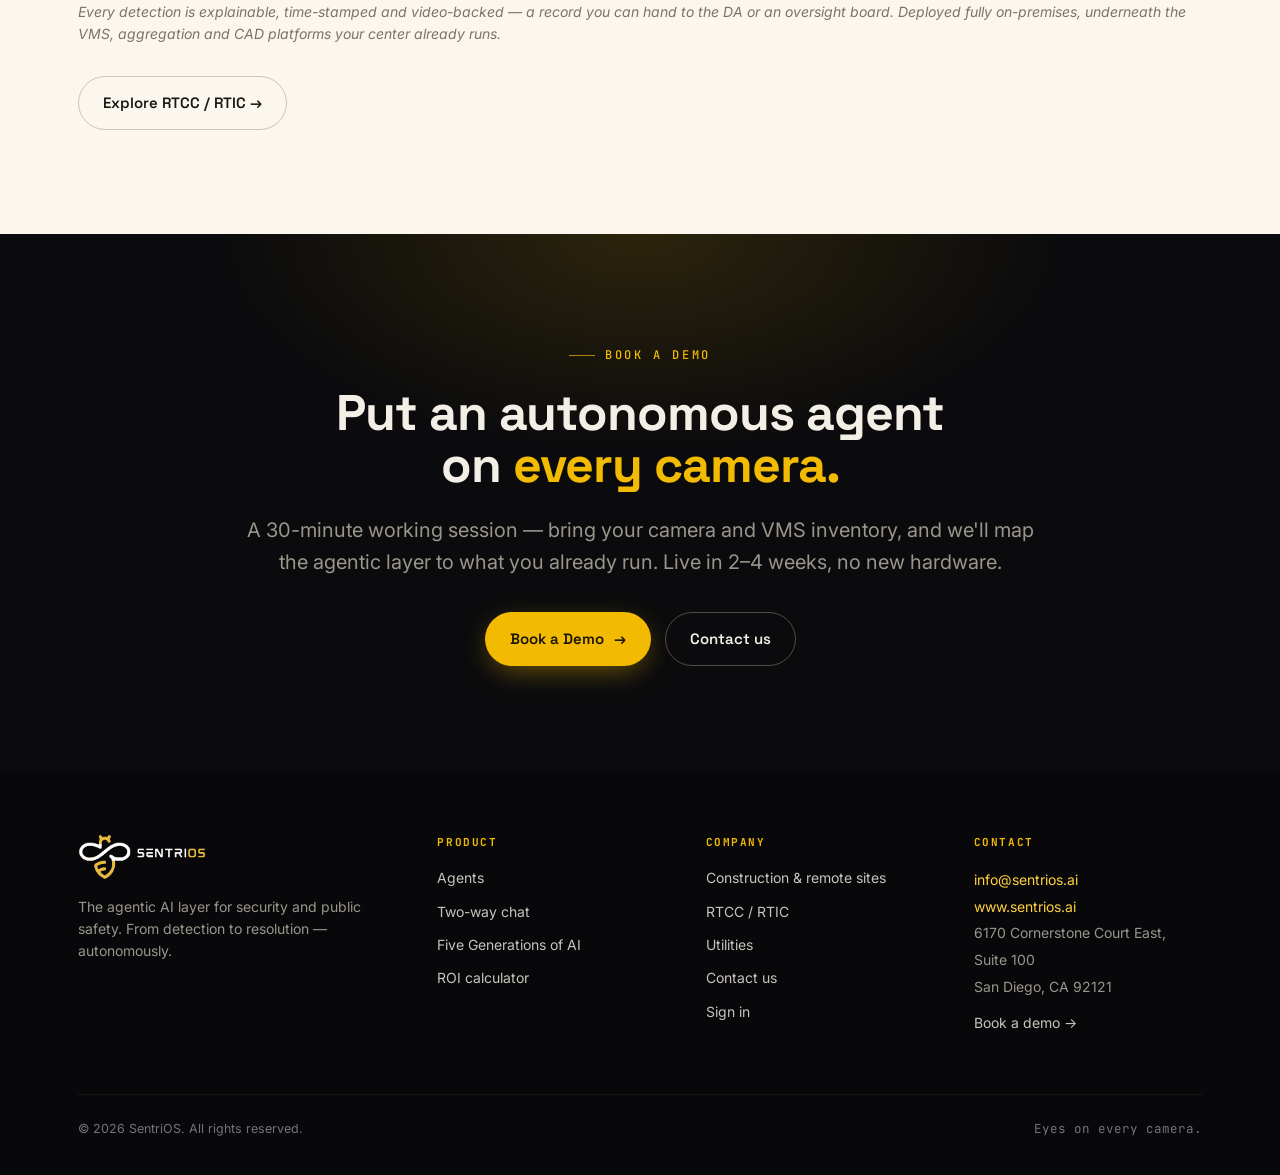
==== commit 793a3e1a: "Add files via upload" ====
--- a/agents.html
+++ b/agents.html
@@ -39,8 +39,8 @@
         <button class="ddbtn" aria-haspopup="true">Who is this for <span class="caret">&#9662;</span></button>
         <div class="ddmenu">
           <a href="construction.html">Construction &amp; remote sites<span class="d">Job sites, trailers, yards, off-grid assets</span></a>
+          <a href="rtcc.html">RTCC / RTIC<span class="d">Public safety &amp; real-time crime centers</span></a>
           <a href="utilities.html">Utilities<span class="d">Substations, wildfire &amp; inspection</span></a>
-          <a href="rtcc.html">RTCC / RTIC<span class="d">Public safety &amp; real-time crime centers</span></a>
         </div>
       </div>
       <a href="contact.html">Contact Us</a>
@@ -264,7 +264,7 @@
         <p>The agentic AI layer for security and public safety. From detection to resolution — autonomously.</p>
       </div>
       <div><h5>Product</h5><a class="flink" href="agents.html">Agents</a><a class="flink" href="agents.html#sms">Two-way chat</a><a class="flink" href="five-generations.html">Five Generations of AI</a><a class="flink" href="construction.html#roi">ROI calculator</a></div>
-      <div><h5>Company</h5><a class="flink" href="construction.html">Construction &amp; remote sites</a><a class="flink" href="utilities.html">Utilities</a><a class="flink" href="rtcc.html">RTCC / RTIC</a><a class="flink" href="contact.html">Contact us</a><a class="flink" href="https://app.sentrios.ai" target="_blank" rel="noopener">Sign in</a></div>
+      <div><h5>Company</h5><a class="flink" href="construction.html">Construction &amp; remote sites</a><a class="flink" href="rtcc.html">RTCC / RTIC</a><a class="flink" href="utilities.html">Utilities</a><a class="flink" href="contact.html">Contact us</a><a class="flink" href="https://app.sentrios.ai" target="_blank" rel="noopener">Sign in</a></div>
       <div><h5>Contact</h5><address><a href="mailto:info@sentrios.ai">info@sentrios.ai</a><br><a href="https://www.sentrios.ai">www.sentrios.ai</a><br>6170 Cornerstone Court East, Suite 100<br>San Diego, CA 92121</address><a class="flink" style="margin-top:12px" href="https://calendly.com/sai-sentrios/30min" target="_blank" rel="noopener">Book a demo &rarr;</a></div>
     </div>
     <div class="foot-bottom"><span>&copy; <span id="yr"></span> SentriOS. All rights reserved.</span><span class="mono">Eyes on every camera.</span></div>
